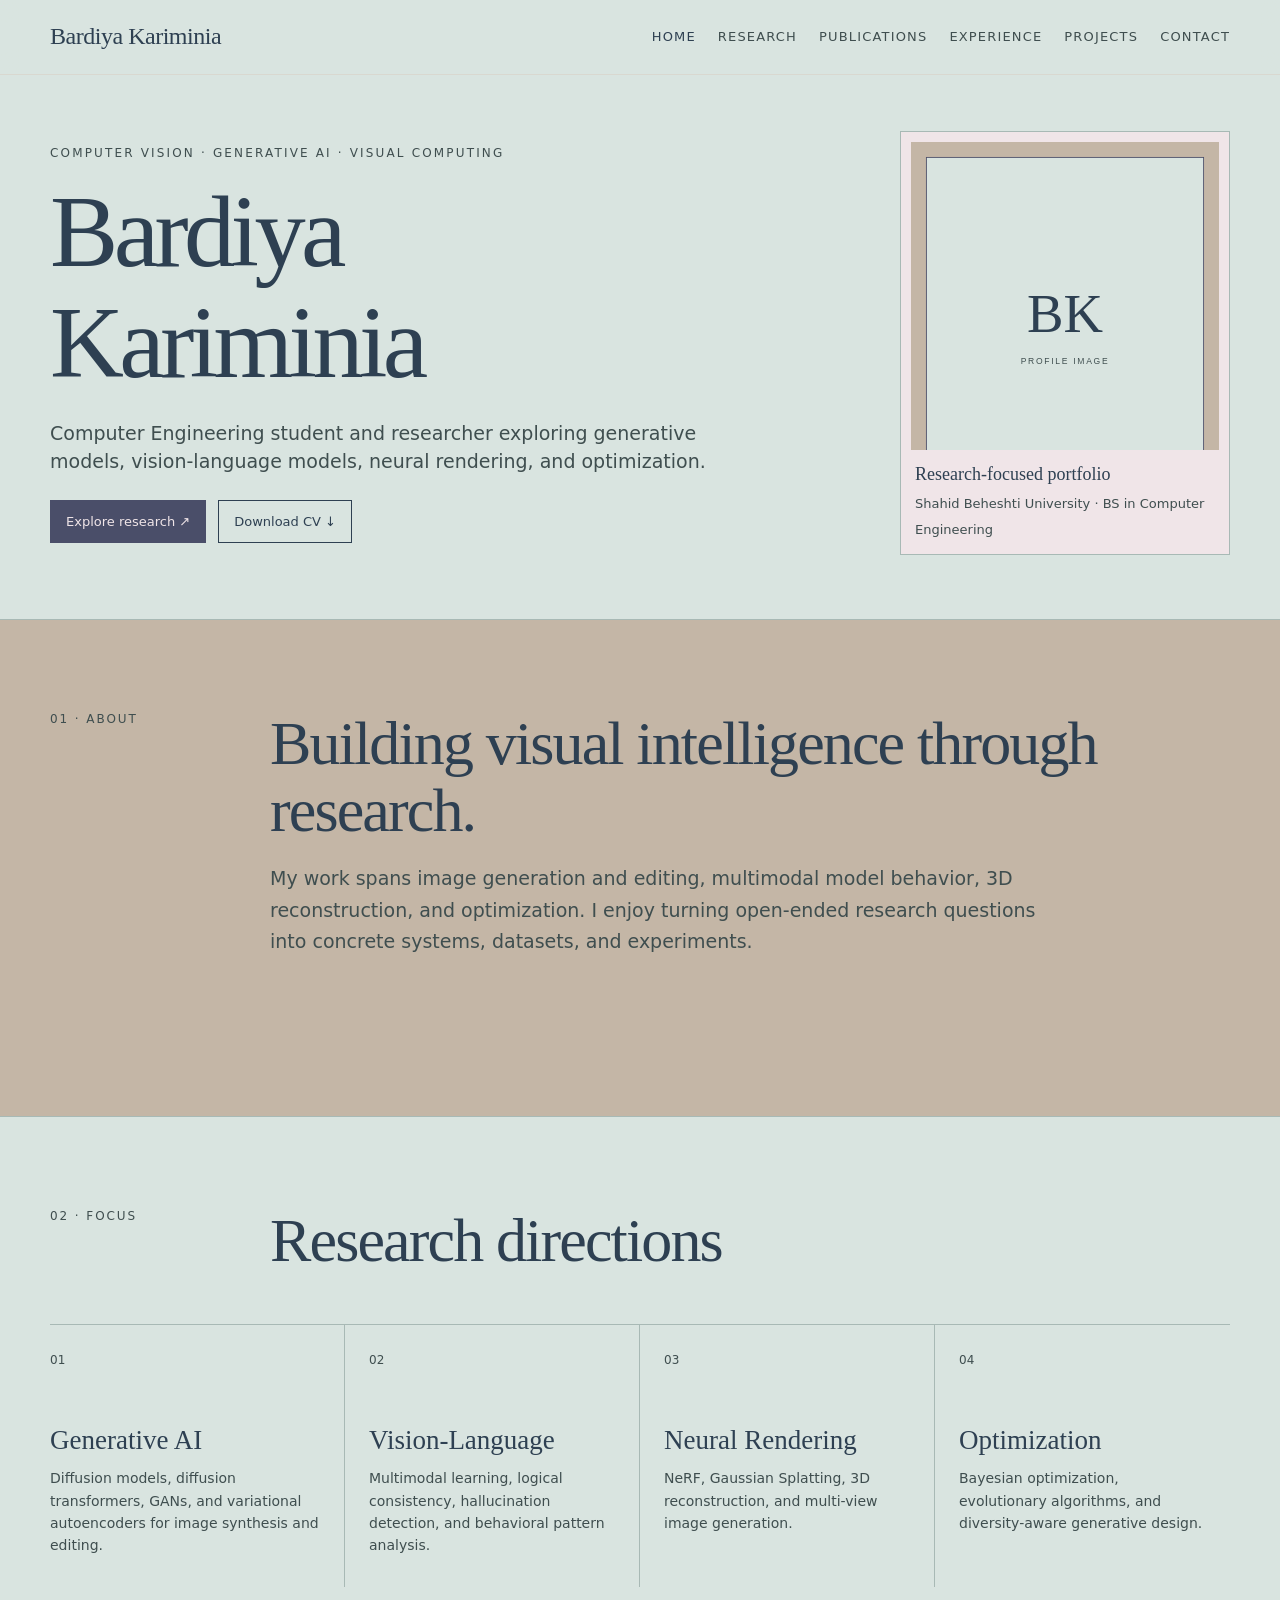
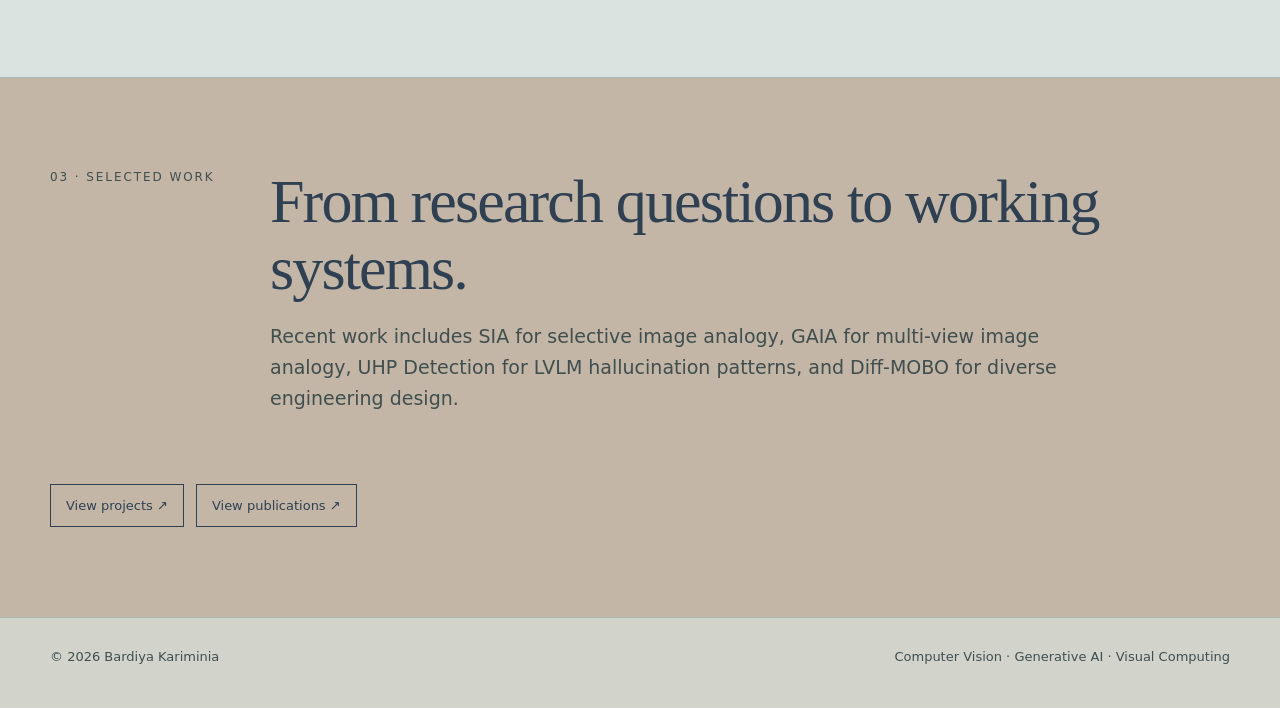
==== index.html @ a54c30b8 "modifiedd color palleetes" ====
<!doctype html>
<html lang="en">
<head>
<meta charset="utf-8">
<meta name="viewport" content="width=device-width, initial-scale=1">
<meta name="description" content="Bardiya Kariminia — Computer Engineering student and researcher working on generative AI, vision-language models, neural rendering, and optimization.">
<title>Home · Bardiya Kariminia</title>
<link rel="stylesheet" href="style.css">
</head>
<body>
<header class="site-header">
  <div class="container nav">
    <a class="brand" href="index.html">Bardiya Kariminia</a>
    <nav class="nav-links" aria-label="Primary">
      <a data-page="index.html" href="index.html">Home</a>
      <a data-page="research.html" href="research.html">Research</a>
      <a data-page="publications.html" href="publications.html">Publications</a>
      <a data-page="experience.html" href="experience.html">Experience</a>
      <a data-page="projects.html" href="projects.html">Projects</a>
      <a data-page="contact.html" href="contact.html">Contact</a>
    </nav>
  </div>
</header>
<main>
<section class="hero">
  <div class="container hero-grid">
    <div class="fade-in">
      <p class="kicker">Computer Vision · Generative AI · Visual Computing</p>
      <h1>Bardiya<br>Kariminia</h1>
      <p class="hero-lead">Computer Engineering student and researcher exploring generative models, vision-language models, neural rendering, and optimization.</p>
      <div class="button-row">
        <a class="button primary" href="research.html">Explore research ↗</a>
        <a class="button" href="assets/Bardiya-Kariminia-CV.pdf">Download CV ↓</a>
      </div>
    </div>
    <aside class="profile fade-in delay-2">
      <!-- Replace assets/profile-placeholder.svg with your own image, e.g. assets/profile.jpg -->
      <div class="profile-photo"><img src="assets/profile-placeholder.svg" alt="Bardiya Kariminia profile placeholder"></div>
      <div class="profile-caption">
        <strong>Research-focused portfolio</strong>
        <span>Shahid Beheshti University · BS in Computer Engineering</span>
      </div>
    </aside>
  </div>
</section>

<section class="section alt">
  <div class="container">
    <div class="section-title">
      <div class="section-num">01 · About</div>
      <div>
        <h2>Building visual intelligence through research.</h2>
        <p class="intro">My work spans image generation and editing, multimodal model behavior, 3D reconstruction, and optimization. I enjoy turning open-ended research questions into concrete systems, datasets, and experiments.</p>
      </div>
    </div>
  </div>
</section>

<section class="section">
  <div class="container">
    <div class="section-title">
      <div class="section-num">02 · Focus</div>
      <div><h2>Research directions</h2></div>
    </div>
    <div class="research-grid">
      <article class="research-card"><span class="index">01</span><h3>Generative AI</h3><p>Diffusion models, diffusion transformers, GANs, and variational autoencoders for image synthesis and editing.</p></article>
      <article class="research-card"><span class="index">02</span><h3>Vision-Language</h3><p>Multimodal learning, logical consistency, hallucination detection, and behavioral pattern analysis.</p></article>
      <article class="research-card"><span class="index">03</span><h3>Neural Rendering</h3><p>NeRF, Gaussian Splatting, 3D reconstruction, and multi-view image generation.</p></article>
      <article class="research-card"><span class="index">04</span><h3>Optimization</h3><p>Bayesian optimization, evolutionary algorithms, and diversity-aware generative design.</p></article>
    </div>
  </div>
</section>

<section class="section alt">
  <div class="container">
    <div class="section-title">
      <div class="section-num">03 · Selected work</div>
      <div>
        <h2>From research questions to working systems.</h2>
        <p class="intro">Recent work includes SIA for selective image analogy, GAIA for multi-view image analogy, UHP Detection for LVLM hallucination patterns, and Diff-MOBO for diverse engineering design.</p>
      </div>
    </div>
    <div class="button-row">
      <a class="button" href="projects.html">View projects ↗</a>
      <a class="button" href="publications.html">View publications ↗</a>
    </div>
  </div>
</section>
</main>
<footer class="site-footer">
  <div class="container footer-row">
    <span>© <span data-year></span> Bardiya Kariminia</span>
    <span>Computer Vision · Generative AI · Visual Computing</span>
  </div>
</footer>
<script src="script.js"></script>
</body>
</html>
---- style.css ----
:root{
  --bg:#D9E4E0;
  --surface:#C4B6A6;
  --surface-soft:#F0E5E8;
  --text:#2E4052;
  --muted:#3F4E4F;
  --line:#A8B9B5;
  --accent:#4A4E69;
  --max:1180px;
  --serif: Georgia, "Times New Roman", serif;
  --sans: Inter, ui-sans-serif, system-ui, -apple-system, BlinkMacSystemFont, "Segoe UI", sans-serif;
}
*{box-sizing:border-box}
html{scroll-behavior:smooth}
body{margin:0;background:var(--bg);color:var(--text);font-family:var(--sans);font-size:16px;line-height:1.65}
a{color:inherit;text-decoration:none}
a.underline,.text-link{ text-decoration:underline; text-decoration-thickness:1px; text-underline-offset:4px}
img{max-width:100%;display:block}
.container{width:min(calc(100% - 48px),var(--max));margin:0 auto}
.site-header{position:sticky;top:0;z-index:20;background:rgba(217,228,224,.94);backdrop-filter:blur(12px);border-bottom:1px solid rgba(217,213,204,.8)}
.nav{min-height:74px;display:flex;align-items:center;justify-content:space-between;gap:28px}
.brand{font-family:var(--serif);font-size:24px;letter-spacing:-.02em}
.nav-links{display:flex;gap:22px;align-items:center;flex-wrap:wrap}
.nav-links a{font-size:13px;text-transform:uppercase;letter-spacing:.09em;color:var(--muted)}
.nav-links a:hover,.nav-links a.active{color:var(--text)}
main{min-height:calc(100vh - 74px)}
.hero{padding:56px 0 64px}
.hero-grid{display:grid;grid-template-columns:minmax(0,1.15fr) minmax(260px,.65fr);gap:56px;align-items:center}
.kicker{font-size:12px;letter-spacing:.18em;text-transform:uppercase;color:var(--muted);margin:0 0 14px}
h1,h2,h3{font-family:var(--serif);font-weight:400;line-height:1.08;margin:0}
h1{font-size:clamp(56px,8vw,104px);letter-spacing:-.045em}
.hero-lead{font-size:19px;line-height:1.5;max-width:680px;color:var(--muted);margin:20px 0 24px}
.button-row{display:flex;gap:12px;flex-wrap:wrap}
.button{display:inline-flex;align-items:center;gap:8px;border:1px solid var(--text);padding:10px 15px;font-size:13px;background:transparent}
.button.primary{background:var(--accent);color:var(--surface-soft);border-color:var(--accent)}
.button:hover{transform:translateY(-1px)}
.profile{border:1px solid var(--line);padding:10px;background:var(--surface-soft);max-width:330px;width:100%;justify-self:end}
.profile-photo{aspect-ratio:1/1;overflow:hidden;background:var(--surface);display:grid;place-items:center;font-family:var(--serif);font-size:52px;color:var(--text)}
.profile-photo img{width:100%;height:100%;object-fit:cover}
.profile-caption{padding:10px 4px 2px}
.profile-caption strong{display:block;font-family:var(--serif);font-size:18px;font-weight:400}
.profile-caption span{color:var(--muted);font-size:13px}
.section{padding:90px 0;border-top:1px solid var(--line)}
.section.alt{background:var(--surface)}
.section-title{display:grid;grid-template-columns:180px 1fr;gap:40px;margin-bottom:50px}
.section-num{font-size:12px;letter-spacing:.16em;text-transform:uppercase;color:var(--muted)}
.section-title h2{font-size:clamp(38px,5vw,62px);letter-spacing:-.03em}
.intro{font-size:19px;max-width:800px;color:var(--muted)}
.research-grid{display:grid;grid-template-columns:repeat(4,1fr);border-top:1px solid var(--line)}
.research-card{padding:26px 24px 30px 0;border-right:1px solid var(--line)}
.research-card:not(:first-child){padding-left:24px}
.research-card:last-child{border-right:0}
.research-card .index{font-size:12px;color:var(--muted);display:block;margin-bottom:55px}
.research-card h3{font-size:27px;margin-bottom:12px}
.research-card p{margin:0;color:var(--muted);font-size:14px;line-height:1.6}
.timeline{display:flex;flex-direction:column}
.timeline-item{display:grid;grid-template-columns:185px 1fr;gap:36px;padding:30px 0;border-top:1px solid var(--line)}
.timeline-date{font-size:12px;letter-spacing:.08em;text-transform:uppercase;color:var(--muted)}
.timeline-role{font-family:var(--serif);font-size:28px;line-height:1.15;margin-bottom:4px}
.timeline-org{font-size:14px;color:var(--muted);margin-bottom:15px}
.timeline-item ul{margin:0;padding-left:18px;color:var(--muted)}
.timeline-item li+li{margin-top:7px}
.pub-list{display:flex;flex-direction:column}
.pub{display:grid;grid-template-columns:150px 1fr 100px;gap:32px;align-items:start;padding:30px 0;border-top:1px solid var(--line)}
.pub-year{font-size:12px;letter-spacing:.1em;color:var(--muted)}
.pub-title{font-family:var(--serif);font-size:27px;line-height:1.2;margin-bottom:8px}
.pub-authors{color:var(--muted);font-size:14px}
.pub-venue{font-size:12px;color:var(--muted);text-align:right}
.project-grid{display:grid;grid-template-columns:repeat(2,1fr);gap:22px}
.project{border:1px solid var(--line);background:var(--surface-soft);padding:0;overflow:hidden;min-height:0;display:flex;flex-direction:column;justify-content:space-between}
.project-image{aspect-ratio:16/9;background:var(--surface);overflow:hidden;border-bottom:1px solid var(--line)}
.project-image img{width:100%;height:100%;object-fit:cover}
.project-body{padding:26px 30px 28px}
.project-body > div:first-child{min-height:205px}
.project-tag{font-size:11px;text-transform:uppercase;letter-spacing:.14em;color:var(--muted)}
.project h3{font-size:32px;margin:18px 0 10px}
.project p{color:var(--muted);margin:0 0 18px}
.project-footer{display:flex;justify-content:space-between;align-items:center;font-size:13px}
.skills-grid{display:grid;grid-template-columns:repeat(3,1fr);gap:1px;background:var(--line);border:1px solid var(--line)}
.skill-group{background:var(--surface-soft);padding:26px}
.skill-group h3{font-size:24px;margin-bottom:14px}
.skill-group p{margin:0;color:var(--muted);font-size:14px}
.page-hero{padding:85px 0 70px;border-bottom:1px solid var(--line)}
.page-hero h1{font-size:clamp(48px,7vw,88px)}
.page-hero p{max-width:760px;font-size:20px;color:var(--muted);margin:25px 0 0}
.contact-grid{display:grid;grid-template-columns:1.1fr .9fr;gap:60px}
.contact-big{font-family:var(--serif);font-size:clamp(36px,5vw,64px);line-height:1.08}
.contact-list{border-top:1px solid var(--line)}
.contact-row{display:flex;justify-content:space-between;gap:20px;padding:18px 0;border-bottom:1px solid var(--line)}
.contact-row span:first-child{color:var(--muted);font-size:13px}
.site-footer{border-top:1px solid var(--line);padding:28px 0 40px;color:var(--muted);font-size:13px;background:rgba(196,182,166,.35)}
.footer-row{display:flex;justify-content:space-between;gap:20px;flex-wrap:wrap}
.fade-in{opacity:0;transform:translateY(14px);animation:fade .65s ease forwards}
.delay-1{animation-delay:.08s}.delay-2{animation-delay:.16s}.delay-3{animation-delay:.24s}
@keyframes fade{to{opacity:1;transform:none}}
@media(max-width:900px){
 .hero-grid,.contact-grid{grid-template-columns:1fr}
 .profile{max-width:330px;justify-self:start}
 .research-grid{grid-template-columns:1fr 1fr}
 .research-card{border-right:0;border-bottom:1px solid var(--line)}
 .research-card:nth-child(odd){padding-left:0}
 .research-card:nth-child(even){padding-left:24px}
 .timeline-item{grid-template-columns:1fr;gap:10px}
 .pub{grid-template-columns:80px 1fr}
 .pub-venue{text-align:left;grid-column:2}
 .skills-grid{grid-template-columns:1fr}
}
@media(max-width:650px){
 .container{width:min(calc(100% - 30px),var(--max))}
 .nav{align-items:flex-start;padding:15px 0}
 .nav-links{gap:12px}
 .nav-links a{font-size:11px}
 .hero{padding:52px 0 58px}
 .section{padding:65px 0}
 .section-title{grid-template-columns:1fr;gap:12px;margin-bottom:32px}
 .research-grid,.project-grid{grid-template-columns:1fr}
 .research-card,.research-card:not(:first-child){padding:24px 0}
 .research-card .index{margin-bottom:28px}
 .pub{grid-template-columns:1fr}
 .pub-venue{grid-column:auto}
}
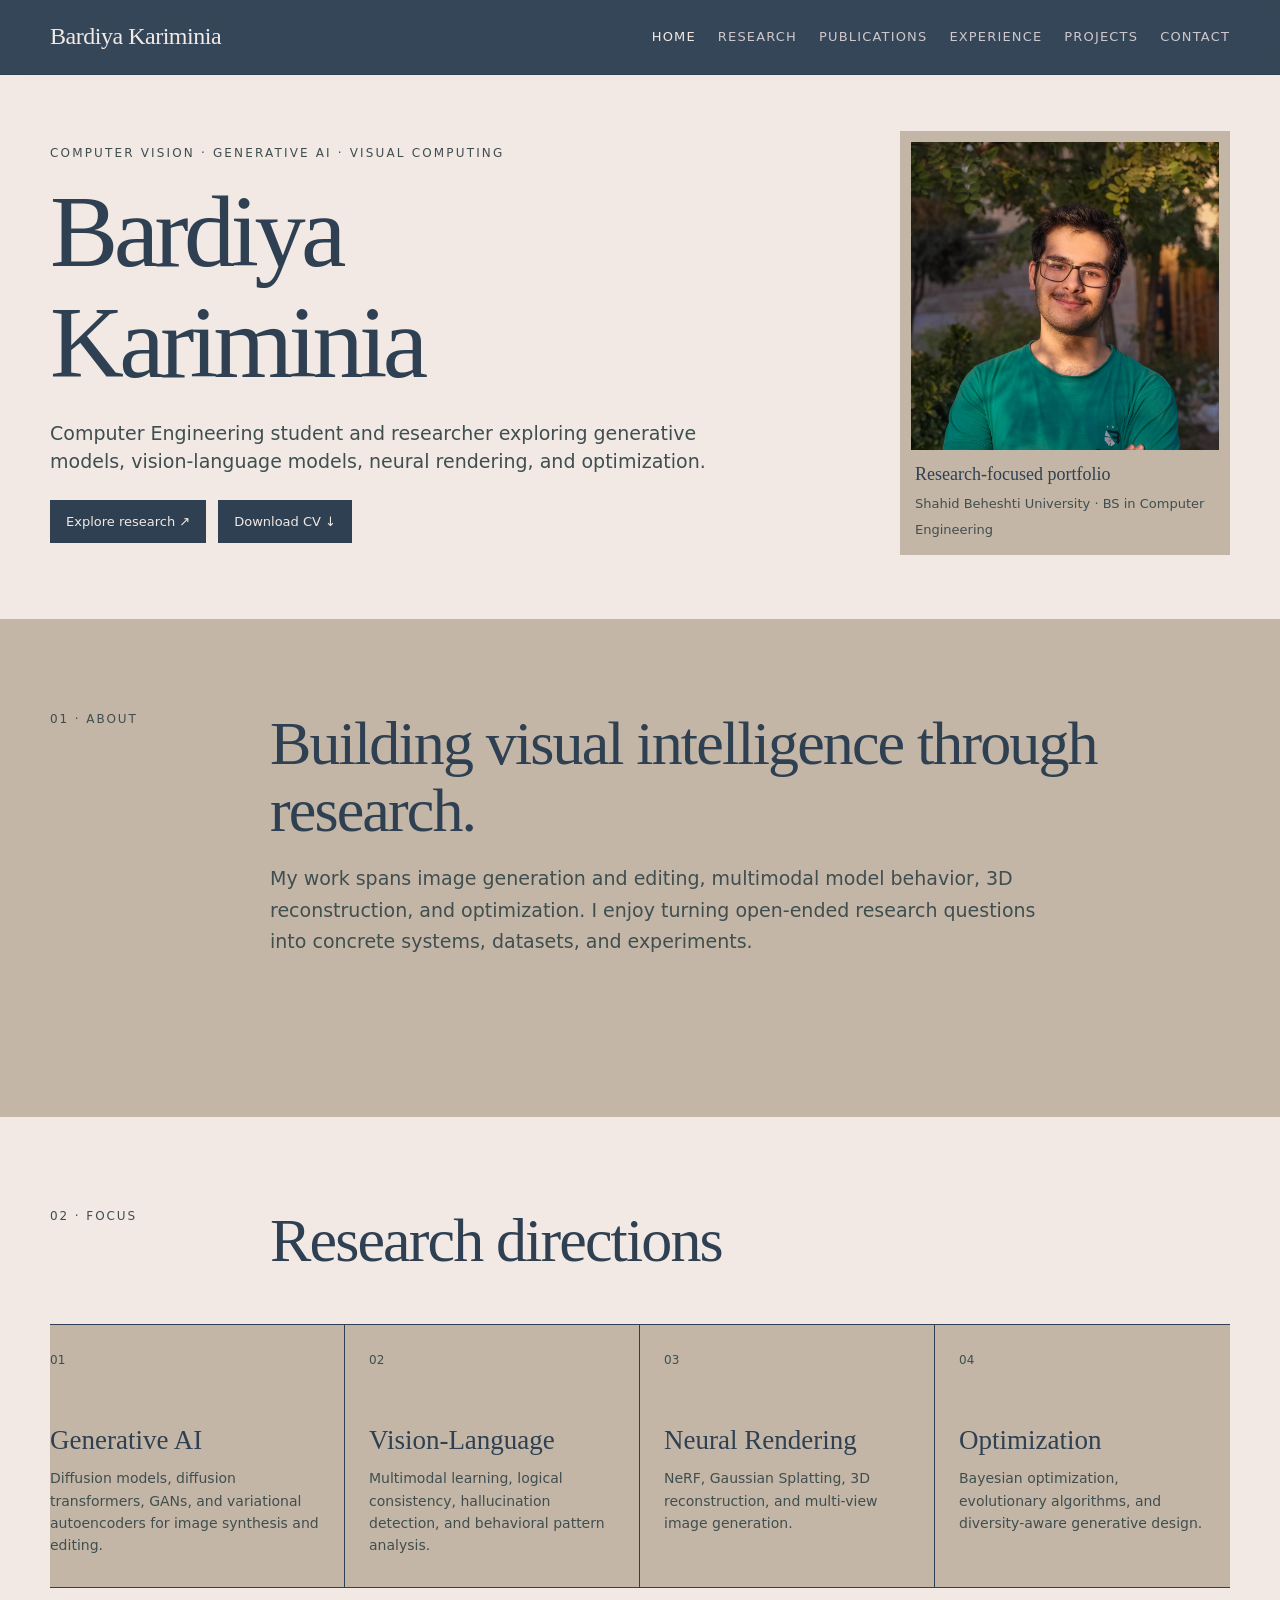
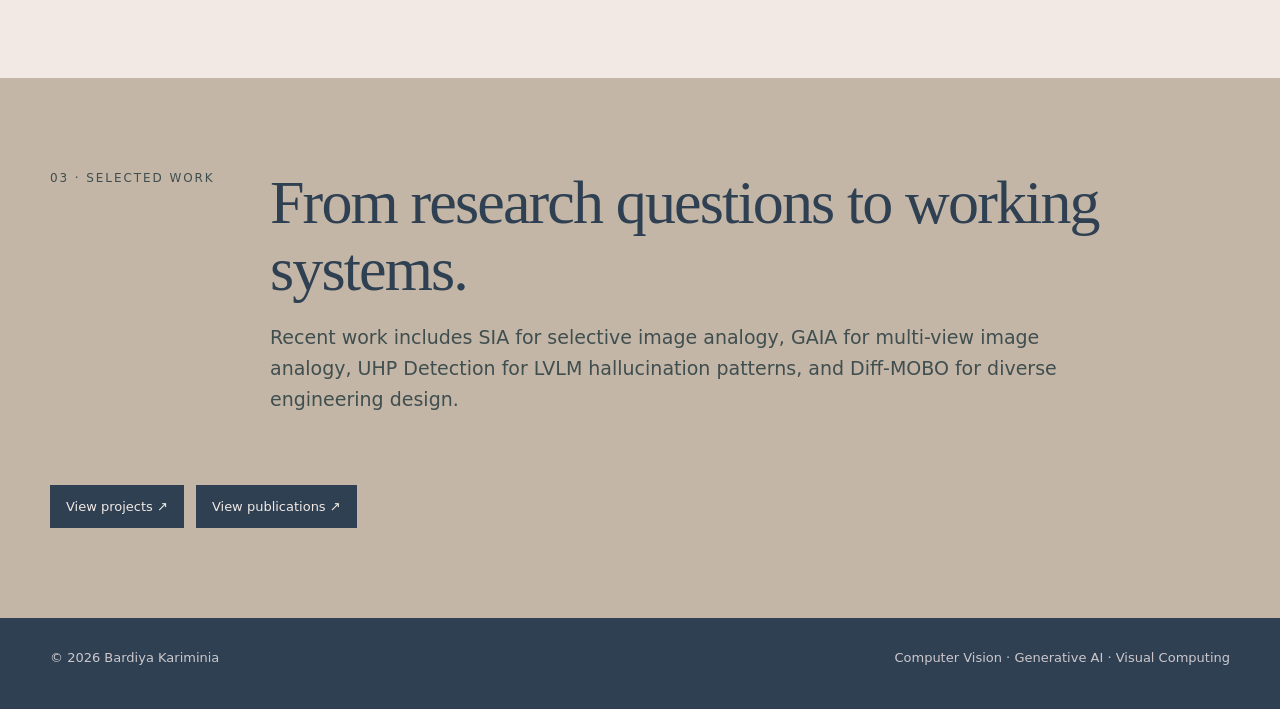
==== commit d6bf9035: "updateed color palletes" ====
--- a/index.html
+++ b/index.html
@@ -35,7 +35,7 @@
     </div>
     <aside class="profile fade-in delay-2">
       <!-- Replace assets/profile-placeholder.svg with your own image, e.g. assets/profile.jpg -->
-      <div class="profile-photo"><img src="assets/profile-placeholder.svg" alt="Bardiya Kariminia profile placeholder"></div>
+      <div class="profile-photo"><img src="assets/profile.jpg" alt="Bardiya Kariminia profile placeholder"></div>
       <div class="profile-caption">
         <strong>Research-focused portfolio</strong>
         <span>Shahid Beheshti University · BS in Computer Engineering</span>
@@ -81,8 +81,9 @@
       </div>
     </div>
     <div class="button-row">
-      <a class="button" href="projects.html">View projects ↗</a>
-      <a class="button" href="publications.html">View publications ↗</a>
+      <!-- CHANGED: added class="accent" to both buttons -->
+      <a class="button accent" href="projects.html">View projects ↗</a>
+      <a class="button accent" href="publications.html">View publications ↗</a>
     </div>
   </div>
 </section>
--- a/style.css
+++ b/style.css
@@ -1,122 +1,877 @@
-
-:root{
-  --bg:#D9E4E0;
-  --surface:#C4B6A6;
-  --surface-soft:#F0E5E8;
-  --text:#2E4052;
-  --muted:#3F4E4F;
-  --line:#A8B9B5;
-  --accent:#4A4E69;
-  --max:1180px;
+:root {
+  --bg: #F2E9E4;
+  --surface: #C4B6A6;
+  --surface-soft: #F2E9E4;
+  --text: #2E4052;
+  --muted: #3F4E4F;
+  --line: #C4B6A6;
+  --accent: #4A4E69;
+  --header: #2E4052;
+  --header-text: #F2E9E4;
+  --max: 1180px;
   --serif: Georgia, "Times New Roman", serif;
   --sans: Inter, ui-sans-serif, system-ui, -apple-system, BlinkMacSystemFont, "Segoe UI", sans-serif;
 }
-*{box-sizing:border-box}
-html{scroll-behavior:smooth}
-body{margin:0;background:var(--bg);color:var(--text);font-family:var(--sans);font-size:16px;line-height:1.65}
-a{color:inherit;text-decoration:none}
-a.underline,.text-link{ text-decoration:underline; text-decoration-thickness:1px; text-underline-offset:4px}
-img{max-width:100%;display:block}
-.container{width:min(calc(100% - 48px),var(--max));margin:0 auto}
-.site-header{position:sticky;top:0;z-index:20;background:rgba(217,228,224,.94);backdrop-filter:blur(12px);border-bottom:1px solid rgba(217,213,204,.8)}
-.nav{min-height:74px;display:flex;align-items:center;justify-content:space-between;gap:28px}
-.brand{font-family:var(--serif);font-size:24px;letter-spacing:-.02em}
-.nav-links{display:flex;gap:22px;align-items:center;flex-wrap:wrap}
-.nav-links a{font-size:13px;text-transform:uppercase;letter-spacing:.09em;color:var(--muted)}
-.nav-links a:hover,.nav-links a.active{color:var(--text)}
-main{min-height:calc(100vh - 74px)}
-.hero{padding:56px 0 64px}
-.hero-grid{display:grid;grid-template-columns:minmax(0,1.15fr) minmax(260px,.65fr);gap:56px;align-items:center}
-.kicker{font-size:12px;letter-spacing:.18em;text-transform:uppercase;color:var(--muted);margin:0 0 14px}
-h1,h2,h3{font-family:var(--serif);font-weight:400;line-height:1.08;margin:0}
-h1{font-size:clamp(56px,8vw,104px);letter-spacing:-.045em}
-.hero-lead{font-size:19px;line-height:1.5;max-width:680px;color:var(--muted);margin:20px 0 24px}
-.button-row{display:flex;gap:12px;flex-wrap:wrap}
-.button{display:inline-flex;align-items:center;gap:8px;border:1px solid var(--text);padding:10px 15px;font-size:13px;background:transparent}
-.button.primary{background:var(--accent);color:var(--surface-soft);border-color:var(--accent)}
-.button:hover{transform:translateY(-1px)}
-.profile{border:1px solid var(--line);padding:10px;background:var(--surface-soft);max-width:330px;width:100%;justify-self:end}
-.profile-photo{aspect-ratio:1/1;overflow:hidden;background:var(--surface);display:grid;place-items:center;font-family:var(--serif);font-size:52px;color:var(--text)}
-.profile-photo img{width:100%;height:100%;object-fit:cover}
-.profile-caption{padding:10px 4px 2px}
-.profile-caption strong{display:block;font-family:var(--serif);font-size:18px;font-weight:400}
-.profile-caption span{color:var(--muted);font-size:13px}
-.section{padding:90px 0;border-top:1px solid var(--line)}
-.section.alt{background:var(--surface)}
-.section-title{display:grid;grid-template-columns:180px 1fr;gap:40px;margin-bottom:50px}
-.section-num{font-size:12px;letter-spacing:.16em;text-transform:uppercase;color:var(--muted)}
-.section-title h2{font-size:clamp(38px,5vw,62px);letter-spacing:-.03em}
-.intro{font-size:19px;max-width:800px;color:var(--muted)}
-.research-grid{display:grid;grid-template-columns:repeat(4,1fr);border-top:1px solid var(--line)}
-.research-card{padding:26px 24px 30px 0;border-right:1px solid var(--line)}
-.research-card:not(:first-child){padding-left:24px}
-.research-card:last-child{border-right:0}
-.research-card .index{font-size:12px;color:var(--muted);display:block;margin-bottom:55px}
-.research-card h3{font-size:27px;margin-bottom:12px}
-.research-card p{margin:0;color:var(--muted);font-size:14px;line-height:1.6}
-.timeline{display:flex;flex-direction:column}
-.timeline-item{display:grid;grid-template-columns:185px 1fr;gap:36px;padding:30px 0;border-top:1px solid var(--line)}
-.timeline-date{font-size:12px;letter-spacing:.08em;text-transform:uppercase;color:var(--muted)}
-.timeline-role{font-family:var(--serif);font-size:28px;line-height:1.15;margin-bottom:4px}
-.timeline-org{font-size:14px;color:var(--muted);margin-bottom:15px}
-.timeline-item ul{margin:0;padding-left:18px;color:var(--muted)}
-.timeline-item li+li{margin-top:7px}
-.pub-list{display:flex;flex-direction:column}
-.pub{display:grid;grid-template-columns:150px 1fr 100px;gap:32px;align-items:start;padding:30px 0;border-top:1px solid var(--line)}
-.pub-year{font-size:12px;letter-spacing:.1em;color:var(--muted)}
-.pub-title{font-family:var(--serif);font-size:27px;line-height:1.2;margin-bottom:8px}
-.pub-authors{color:var(--muted);font-size:14px}
-.pub-venue{font-size:12px;color:var(--muted);text-align:right}
-.project-grid{display:grid;grid-template-columns:repeat(2,1fr);gap:22px}
-.project{border:1px solid var(--line);background:var(--surface-soft);padding:0;overflow:hidden;min-height:0;display:flex;flex-direction:column;justify-content:space-between}
-.project-image{aspect-ratio:16/9;background:var(--surface);overflow:hidden;border-bottom:1px solid var(--line)}
-.project-image img{width:100%;height:100%;object-fit:cover}
-.project-body{padding:26px 30px 28px}
-.project-body > div:first-child{min-height:205px}
-.project-tag{font-size:11px;text-transform:uppercase;letter-spacing:.14em;color:var(--muted)}
-.project h3{font-size:32px;margin:18px 0 10px}
-.project p{color:var(--muted);margin:0 0 18px}
-.project-footer{display:flex;justify-content:space-between;align-items:center;font-size:13px}
-.skills-grid{display:grid;grid-template-columns:repeat(3,1fr);gap:1px;background:var(--line);border:1px solid var(--line)}
-.skill-group{background:var(--surface-soft);padding:26px}
-.skill-group h3{font-size:24px;margin-bottom:14px}
-.skill-group p{margin:0;color:var(--muted);font-size:14px}
-.page-hero{padding:85px 0 70px;border-bottom:1px solid var(--line)}
-.page-hero h1{font-size:clamp(48px,7vw,88px)}
-.page-hero p{max-width:760px;font-size:20px;color:var(--muted);margin:25px 0 0}
-.contact-grid{display:grid;grid-template-columns:1.1fr .9fr;gap:60px}
-.contact-big{font-family:var(--serif);font-size:clamp(36px,5vw,64px);line-height:1.08}
-.contact-list{border-top:1px solid var(--line)}
-.contact-row{display:flex;justify-content:space-between;gap:20px;padding:18px 0;border-bottom:1px solid var(--line)}
-.contact-row span:first-child{color:var(--muted);font-size:13px}
-.site-footer{border-top:1px solid var(--line);padding:28px 0 40px;color:var(--muted);font-size:13px;background:rgba(196,182,166,.35)}
-.footer-row{display:flex;justify-content:space-between;gap:20px;flex-wrap:wrap}
-.fade-in{opacity:0;transform:translateY(14px);animation:fade .65s ease forwards}
-.delay-1{animation-delay:.08s}.delay-2{animation-delay:.16s}.delay-3{animation-delay:.24s}
-@keyframes fade{to{opacity:1;transform:none}}
-@media(max-width:900px){
- .hero-grid,.contact-grid{grid-template-columns:1fr}
- .profile{max-width:330px;justify-self:start}
- .research-grid{grid-template-columns:1fr 1fr}
- .research-card{border-right:0;border-bottom:1px solid var(--line)}
- .research-card:nth-child(odd){padding-left:0}
- .research-card:nth-child(even){padding-left:24px}
- .timeline-item{grid-template-columns:1fr;gap:10px}
- .pub{grid-template-columns:80px 1fr}
- .pub-venue{text-align:left;grid-column:2}
- .skills-grid{grid-template-columns:1fr}
-}
-@media(max-width:650px){
- .container{width:min(calc(100% - 30px),var(--max))}
- .nav{align-items:flex-start;padding:15px 0}
- .nav-links{gap:12px}
- .nav-links a{font-size:11px}
- .hero{padding:52px 0 58px}
- .section{padding:65px 0}
- .section-title{grid-template-columns:1fr;gap:12px;margin-bottom:32px}
- .research-grid,.project-grid{grid-template-columns:1fr}
- .research-card,.research-card:not(:first-child){padding:24px 0}
- .research-card .index{margin-bottom:28px}
- .pub{grid-template-columns:1fr}
- .pub-venue{grid-column:auto}
-}
+
+* {
+  box-sizing: border-box;
+}
+
+html {
+  scroll-behavior: smooth;
+}
+
+body {
+  margin: 0;
+  background: var(--bg);
+  color: var(--text);
+  font-family: var(--sans);
+  font-size: 16px;
+  line-height: 1.65;
+}
+
+a {
+  color: inherit;
+  text-decoration: none;
+}
+
+a.underline,
+.text-link {
+  text-decoration: underline;
+  text-decoration-thickness: 1px;
+  text-underline-offset: 4px;
+}
+
+img {
+  max-width: 100%;
+  display: block;
+}
+
+.container {
+  width: min(calc(100% - 48px), var(--max));
+  margin: 0 auto;
+}
+
+.site-header {
+  position: sticky;
+  top: 0;
+  z-index: 20;
+  background: rgba(46, 64, 82, .97);
+  backdrop-filter: blur(12px);
+  border-bottom: 1px solid var(--header);
+}
+
+.nav {
+  min-height: 74px;
+  display: flex;
+  align-items: center;
+  justify-content: space-between;
+  gap: 28px;
+}
+
+.brand {
+  font-family: var(--serif);
+  font-size: 24px;
+  letter-spacing: -.02em;
+  color: var(--header-text);
+}
+
+.nav-links {
+  display: flex;
+  gap: 22px;
+  align-items: center;
+  flex-wrap: wrap;
+}
+
+.nav-links a {
+  font-size: 13px;
+  text-transform: uppercase;
+  letter-spacing: .09em;
+  color: rgba(240, 229, 232, .82);
+}
+
+.nav-links a:hover,
+.nav-links a.active {
+  color: #F2E9E4;
+}
+
+main {
+  min-height: calc(100vh - 74px);
+}
+
+.hero {
+  padding: 56px 0 64px;
+}
+
+.hero-grid {
+  display: grid;
+  grid-template-columns: minmax(0, 1.15fr) minmax(260px, .65fr);
+  gap: 56px;
+  align-items: center;
+}
+
+.kicker {
+  font-size: 12px;
+  letter-spacing: .18em;
+  text-transform: uppercase;
+  color: var(--muted);
+  margin: 0 0 14px;
+}
+
+h1,
+h2,
+h3 {
+  font-family: var(--serif);
+  font-weight: 400;
+  line-height: 1.08;
+  margin: 0;
+}
+
+h1 {
+  font-size: clamp(56px, 8vw, 104px);
+  letter-spacing: -.045em;
+}
+
+.hero-lead {
+  font-size: 19px;
+  line-height: 1.5;
+  max-width: 680px;
+  color: var(--muted);
+  margin: 20px 0 24px;
+}
+
+.button-row {
+  display: flex;
+  gap: 12px;
+  flex-wrap: wrap;
+}
+
+/* ── default button: #2E4052 ── */
+.button {
+  display: inline-flex;
+  align-items: center;
+  gap: 8px;
+  border: 1px solid var(--text);
+  padding: 10px 15px;
+  font-size: 13px;
+  background: var(--text);
+  color: var(--header-text);
+}
+
+.button.primary {
+  background: var(--text);
+  color: var(--header-text);
+  border-color: var(--text);
+}
+
+.button:hover,
+.button.primary:hover {
+  transform: translateY(-1px);
+  background: var(--accent);
+  color: var(--header-text);
+  border-color: var(--accent);
+}
+
+/* ── accent variant: now matches footer background (#2E4052) ── */
+.button.accent {
+  background: var(--header);
+  color: var(--header-text);
+  border-color: var(--header);
+}
+
+.button.accent:hover {
+  background: var(--accent);
+  border-color: var(--accent);
+  color: var(--header-text);
+}
+
+.profile {
+  border: 1px solid var(--surface);
+  padding: 10px;
+  background: var(--surface);
+  max-width: 330px;
+  width: 100%;
+  justify-self: end;
+}
+
+.profile-photo {
+  aspect-ratio: 1 / 1;
+  overflow: hidden;
+  background: var(--surface-soft);
+  display: grid;
+  place-items: center;
+  font-family: var(--serif);
+  font-size: 52px;
+  color: var(--text);
+}
+
+.profile-photo img {
+  width: 100%;
+  height: 100%;
+  object-fit: cover;
+}
+
+.profile-caption {
+  padding: 10px 4px 2px;
+}
+
+.profile-caption strong {
+  display: block;
+  font-family: var(--serif);
+  font-size: 18px;
+  font-weight: 400;
+}
+
+.profile-caption span {
+  color: var(--muted);
+  font-size: 13px;
+}
+
+.section {
+  padding: 90px 0;
+  border-top: 1px solid var(--line);
+}
+
+.section.alt {
+  background: var(--surface);
+}
+
+.section-title {
+  display: grid;
+  grid-template-columns: 180px 1fr;
+  gap: 40px;
+  margin-bottom: 50px;
+}
+
+.section-num {
+  font-size: 12px;
+  letter-spacing: .16em;
+  text-transform: uppercase;
+  color: var(--muted);
+}
+
+.section-title h2 {
+  font-size: clamp(38px, 5vw, 62px);
+  letter-spacing: -.03em;
+}
+
+.intro {
+  font-size: 19px;
+  max-width: 800px;
+  color: var(--muted);
+}
+
+.research-grid {
+  display: grid;
+  grid-template-columns: repeat(4, 1fr);
+  border-top: 1px solid var(--text);
+  border-bottom: 1px solid var(--text);
+}
+
+.research-card {
+  padding: 26px 24px 30px 0;
+  border-right: 1px solid var(--text);
+  background: var(--surface);
+}
+
+.research-card:not(:first-child) {
+  padding-left: 24px;
+}
+
+.research-card:last-child {
+  border-right: 0;
+}
+
+.research-card .index {
+  font-size: 12px;
+  color: var(--muted);
+  display: block;
+  margin-bottom: 55px;
+}
+
+.research-card h3 {
+  font-size: 27px;
+  margin-bottom: 12px;
+}
+
+.research-card p {
+  margin: 0;
+  color: var(--muted);
+  font-size: 14px;
+  line-height: 1.6;
+}
+
+.timeline {
+  display: flex;
+  flex-direction: column;
+}
+
+.timeline-item {
+  display: grid;
+  grid-template-columns: 185px 1fr;
+  gap: 36px;
+  padding: 30px 0;
+  border-top: 1px solid var(--line);
+}
+
+.timeline-date {
+  font-size: 12px;
+  letter-spacing: .08em;
+  text-transform: uppercase;
+  color: var(--muted);
+}
+
+.timeline-role {
+  font-family: var(--serif);
+  font-size: 28px;
+  line-height: 1.15;
+  margin-bottom: 4px;
+}
+
+.timeline-org {
+  font-size: 14px;
+  color: var(--muted);
+  margin-bottom: 15px;
+}
+
+.timeline-item ul {
+  margin: 0;
+  padding-left: 18px;
+  color: var(--muted);
+}
+
+.timeline-item li+li {
+  margin-top: 7px;
+}
+
+.pub-list {
+  display: flex;
+  flex-direction: column;
+}
+
+.pub {
+  display: grid;
+  grid-template-columns: 150px 1fr 100px;
+  gap: 32px;
+  align-items: start;
+  padding: 30px 0;
+  border-top: 1px solid var(--line);
+}
+
+.pub-year {
+  font-size: 12px;
+  letter-spacing: .1em;
+  color: var(--muted);
+}
+
+.pub-title {
+  font-family: var(--serif);
+  font-size: 27px;
+  line-height: 1.2;
+  margin-bottom: 8px;
+}
+
+.pub-authors {
+  color: var(--muted);
+  font-size: 14px;
+}
+
+.pub-venue {
+  font-size: 12px;
+  color: var(--muted);
+  text-align: right;
+}
+
+.project-grid {
+  display: grid;
+  grid-template-columns: repeat(2, 1fr);
+  gap: 22px;
+}
+
+.project {
+  border: 1px solid var(--text);
+  background: var(--surface-soft);
+  padding: 0;
+  overflow: hidden;
+  min-height: 0;
+  display: flex;
+  flex-direction: column;
+  justify-content: space-between;
+}
+
+.project-image {
+  aspect-ratio: 16 / 9;
+  background: var(--surface);
+  overflow: hidden;
+  border-bottom: 1px solid var(--text);
+}
+
+.project-image img {
+  width: 100%;
+  height: 100%;
+  object-fit: cover;
+}
+
+.project-body {
+  padding: 26px 30px 28px;
+}
+
+.project-body > div:first-child {
+  min-height: 205px;
+}
+
+.project-tag {
+  font-size: 11px;
+  text-transform: uppercase;
+  letter-spacing: .14em;
+  color: var(--muted);
+}
+
+.project h3 {
+  font-size: 32px;
+  margin: 18px 0 10px;
+}
+
+.project p {
+  color: var(--muted);
+  margin: 0 0 18px;
+}
+
+.project-footer {
+  display: flex;
+  justify-content: space-between;
+  align-items: center;
+  font-size: 13px;
+}
+
+.skills-grid {
+  display: grid;
+  grid-template-columns: repeat(3, 1fr);
+  gap: 1px;
+  background: var(--text);
+  border: 1px solid var(--text);
+}
+
+.skill-group {
+  background: var(--surface);
+  padding: 26px;
+}
+
+.skill-group h3 {
+  font-size: 24px;
+  margin-bottom: 14px;
+}
+
+.skill-group p {
+  margin: 0;
+  color: var(--muted);
+  font-size: 14px;
+}
+
+.page-hero {
+  padding: 85px 0 70px;
+  border-bottom: 1px solid var(--line);
+}
+
+.page-hero h1 {
+  font-size: clamp(48px, 7vw, 88px);
+}
+
+.page-hero p {
+  max-width: 760px;
+  font-size: 20px;
+  color: var(--muted);
+  margin: 25px 0 0;
+}
+
+.contact-grid {
+  display: grid;
+  grid-template-columns: 1.1fr .9fr;
+  gap: 60px;
+}
+
+.contact-big {
+  font-family: var(--serif);
+  font-size: clamp(36px, 5vw, 64px);
+  line-height: 1.08;
+}
+
+.contact-list {
+  border-top: 1px solid var(--line);
+}
+
+.contact-row {
+  display: flex;
+  justify-content: space-between;
+  gap: 20px;
+  padding: 18px 0;
+  border-bottom: 1px solid var(--line);
+}
+
+.contact-row span:first-child {
+  color: var(--muted);
+  font-size: 13px;
+}
+
+.site-footer {
+  border-top: 1px solid var(--header);
+  padding: 28px 0 40px;
+  color: rgba(240, 229, 232, .82);
+  font-size: 13px;
+  background: var(--header);
+}
+
+.footer-row {
+  display: flex;
+  justify-content: space-between;
+  gap: 20px;
+  flex-wrap: wrap;
+}
+
+.fade-in {
+  opacity: 0;
+  transform: translateY(14px);
+  animation: fade .65s ease forwards;
+}
+
+.delay-1 {
+  animation-delay: .08s;
+}
+.delay-2 {
+  animation-delay: .16s;
+}
+.delay-3 {
+  animation-delay: .24s;
+}
+
+@keyframes fade {
+  to {
+    opacity: 1;
+    transform: none;
+  }
+}
+
+/* ------------------------------------------------------------------
+   RESPONSIVE LAYOUT
+   ------------------------------------------------------------------ */
+html,
+body {
+  overflow-x: hidden;
+}
+
+/* Large tablets / small laptops */
+@media (max-width: 1100px) {
+  .container {
+    width: min(calc(100% - 40px), var(--max));
+  }
+  .nav {
+    gap: 20px;
+  }
+  .nav-links {
+    gap: 16px;
+  }
+  .hero-grid {
+    grid-template-columns: minmax(0, 1.25fr) minmax(220px, .7fr);
+    gap: 40px;
+  }
+  .profile {
+    max-width: 290px;
+  }
+  .section-title {
+    grid-template-columns: 145px minmax(0, 1fr);
+    gap: 28px;
+  }
+  .research-grid {
+    grid-template-columns: repeat(2, minmax(0, 1fr));
+  }
+  .project-grid {
+    grid-template-columns: repeat(2, minmax(0, 1fr));
+  }
+}
+
+/* Tablets */
+@media (max-width: 800px) {
+  .site-header {
+    position: sticky;
+  }
+  .nav {
+    min-height: auto;
+    padding: 14px 0;
+    align-items: flex-start;
+    flex-direction: column;
+    gap: 10px;
+  }
+  .brand {
+    font-size: 22px;
+  }
+  .nav-links {
+    width: 100%;
+    display: flex;
+    flex-wrap: nowrap;
+    gap: 18px;
+    overflow-x: auto;
+    overflow-y: hidden;
+    white-space: nowrap;
+    padding: 2px 0 5px;
+    scrollbar-width: thin;
+    -webkit-overflow-scrolling: touch;
+  }
+  .nav-links a {
+    flex: 0 0 auto;
+    font-size: 11px;
+  }
+  main {
+    min-height: 0;
+  }
+  .hero {
+    padding: 42px 0 54px;
+  }
+  .hero-grid {
+    grid-template-columns: 1fr;
+    gap: 30px;
+    align-items: start;
+  }
+  .hero h1 {
+    font-size: clamp(52px, 13vw, 82px);
+  }
+  .hero-lead {
+    max-width: 760px;
+    font-size: 18px;
+  }
+  .profile {
+    justify-self: start;
+    max-width: 300px;
+  }
+  .section {
+    padding: 72px 0;
+  }
+  .section-title {
+    grid-template-columns: 1fr;
+    gap: 14px;
+    margin-bottom: 38px;
+  }
+  .section-title h2 {
+    max-width: 800px;
+  }
+  .research-grid {
+    grid-template-columns: repeat(2, minmax(0, 1fr));
+  }
+  .research-card {
+    padding: 24px 20px 28px 0;
+  }
+  .research-card:not(:first-child) {
+    padding-left: 20px;
+  }
+  .research-card:nth-child(2n) {
+    border-right: 0;
+  }
+  .research-card .index {
+    margin-bottom: 34px;
+  }
+  .timeline-item {
+    grid-template-columns: 140px minmax(0, 1fr);
+    gap: 22px;
+  }
+  .pub {
+    grid-template-columns: 85px minmax(0, 1fr);
+    gap: 22px;
+  }
+  .pub-venue {
+    grid-column: 2;
+    text-align: left;
+  }
+  .contact-grid {
+    grid-template-columns: 1fr;
+    gap: 40px;
+  }
+  .skills-grid {
+    grid-template-columns: repeat(2, minmax(0, 1fr));
+  }
+  .project-body {
+    padding: 22px 24px 24px;
+  }
+  .project-body > div:first-child {
+    min-height: 0;
+  }
+}
+
+/* Phones */
+@media (max-width: 620px) {
+  .container {
+    width: min(calc(100% - 30px), var(--max));
+  }
+  .nav {
+    padding: 12px 0 10px;
+  }
+  .nav-links {
+    gap: 15px;
+  }
+  .hero {
+    padding: 34px 0 48px;
+  }
+  .hero-grid {
+    gap: 26px;
+  }
+  .kicker {
+    font-size: 10px;
+    letter-spacing: .14em;
+    margin-bottom: 11px;
+  }
+  .hero h1 {
+    font-size: clamp(46px, 15vw, 68px);
+  }
+  .hero-lead {
+    font-size: 17px;
+    line-height: 1.55;
+    margin: 17px 0 21px;
+  }
+  .button-row {
+    width: 100%;
+    gap: 9px;
+  }
+  .button {
+    justify-content: center;
+    min-height: 44px;
+    padding: 9px 13px;
+  }
+  .hero .button {
+    flex: 1 1 auto;
+  }
+  .profile {
+    max-width: 250px;
+    width: 100%;
+  }
+  .profile-photo {
+    font-size: 40px;
+  }
+  .section {
+    padding: 58px 0;
+  }
+  .section-title {
+    margin-bottom: 28px;
+  }
+  .section-title h2 {
+    font-size: clamp(35px, 10vw, 50px);
+  }
+  .intro {
+    font-size: 17px;
+    line-height: 1.55;
+  }
+  .research-grid,
+  .project-grid,
+  .skills-grid {
+    grid-template-columns: 1fr;
+  }
+  .research-card,
+  .research-card:not(:first-child) {
+    padding: 22px 0;
+    border-right: 0;
+  }
+  .research-card:last-child {
+    border-bottom: 0;
+  }
+  .research-card .index {
+    margin-bottom: 20px;
+  }
+  .research-card h3 {
+    font-size: 25px;
+  }
+  .timeline-item {
+    grid-template-columns: 1fr;
+    gap: 8px;
+    padding: 24px 0;
+  }
+  .timeline-role {
+    font-size: 25px;
+  }
+  .timeline-item ul {
+    padding-left: 17px;
+  }
+  .pub {
+    grid-template-columns: 1fr;
+    gap: 8px;
+    padding: 24px 0;
+  }
+  .pub-venue {
+    grid-column: auto;
+  }
+  .pub-title {
+    font-size: 24px;
+  }
+  .page-hero {
+    padding: 55px 0 46px;
+  }
+  .page-hero h1 {
+    font-size: clamp(44px, 13vw, 66px);
+  }
+  .page-hero p {
+    font-size: 17px;
+    line-height: 1.55;
+    margin-top: 17px;
+  }
+  .project-image {
+    aspect-ratio: 16 / 10;
+  }
+  .project-body {
+    padding: 21px 20px 22px;
+  }
+  .project h3 {
+    font-size: 29px;
+    margin-top: 14px;
+  }
+  .project-footer {
+    align-items: flex-start;
+    gap: 15px;
+  }
+  .project-footer .text-link {
+    white-space: nowrap;
+  }
+  .contact-big {
+    font-size: clamp(34px, 10vw, 52px);
+  }
+  .contact-row {
+    flex-direction: column;
+    gap: 4px;
+  }
+  .footer-row {
+    flex-direction: column;
+    gap: 8px;
+  }
+}
+
+/* Very small phones */
+@media (max-width: 420px) {
+  .container {
+    width: min(calc(100% - 24px), var(--max));
+  }
+  .brand {
+    font-size: 20px;
+  }
+  .nav-links {
+    gap: 13px;
+  }
+  .hero {
+    padding-top: 28px;
+  }
+  .hero-grid {
+    gap: 22px;
+  }
+  .hero h1 {
+    font-size: clamp(42px, 15vw, 60px);
+  }
+  .hero .button-row {
+    flex-direction: column;
+  }
+  .hero .button {
+    width: 100%;
+  }
+  .profile {
+    max-width: none;
+  }
+  .button-row .button {
+    width: 100%;
+  }
+  .project-footer {
+    flex-direction: column;
+  }
+}
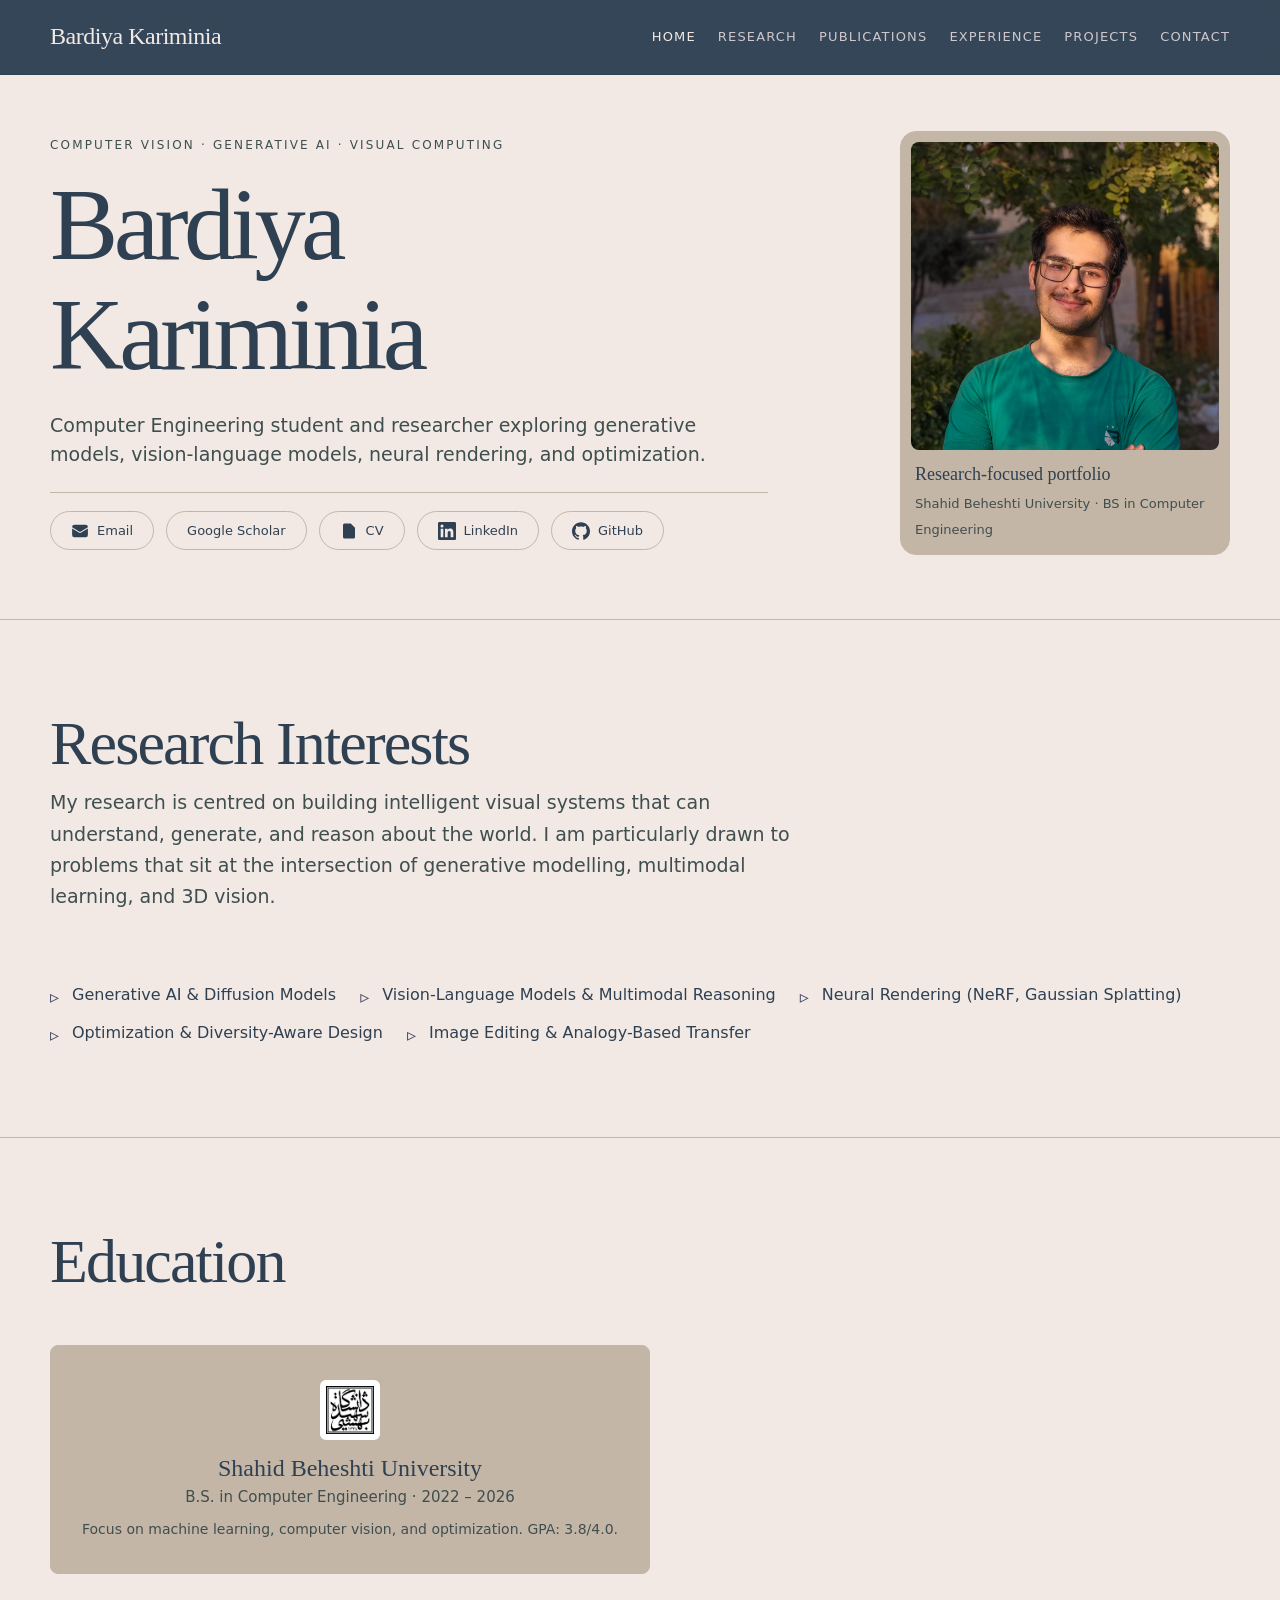
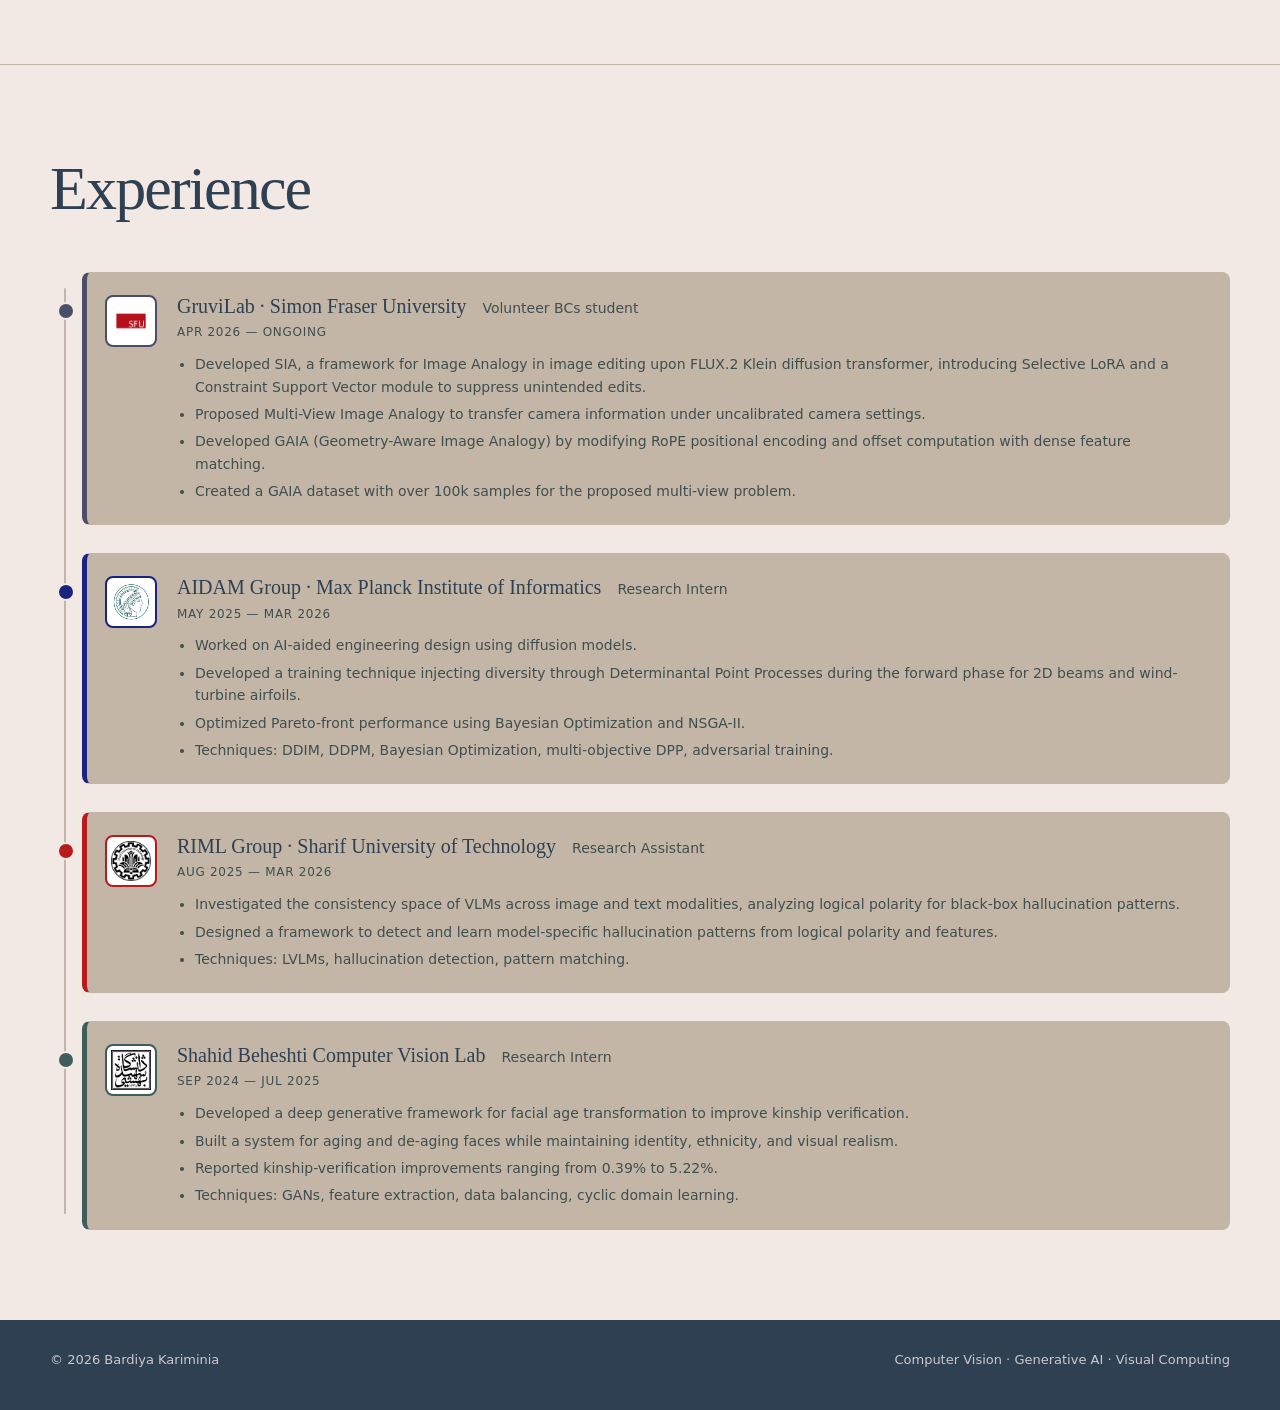
==== commit 7df63aeb: "fixed the timelinne bar and experience sectionn" ====
--- a/index.html
+++ b/index.html
@@ -22,20 +22,40 @@
   </div>
 </header>
 <main>
+
+<!-- ─── HERO ─── -->
 <section class="hero">
   <div class="container hero-grid">
     <div class="fade-in">
       <p class="kicker">Computer Vision · Generative AI · Visual Computing</p>
       <h1>Bardiya<br>Kariminia</h1>
       <p class="hero-lead">Computer Engineering student and researcher exploring generative models, vision-language models, neural rendering, and optimization.</p>
-      <div class="button-row">
-        <a class="button primary" href="research.html">Explore research ↗</a>
-        <a class="button" href="assets/Bardiya-Kariminia-CV.pdf">Download CV ↓</a>
+
+      <!-- contact buttons -->
+      <div class="hero-contact-row">
+        <a class="hero-contact-btn" href="mailto:radiya2254@gmail.com" title="Email">
+          <span class="icon"><svg viewBox="0 0 24 24"><path d="M1.5 8.67v8.58a3 3 0 003 3h15a3 3 0 003-3V8.67l-8.928 5.493a3 3 0 01-3.144 0L1.5 8.67z"/><path d="M22.5 6.908V6.75a3 3 0 00-3-3h-15a3 3 0 00-3 3v.158l9.714 5.978a1.5 1.5 0 001.572 0L22.5 6.908z"/></svg></span>
+          <span class="label">Email</span>
+        </a>
+        <a class="hero-contact-btn" href="#" target="_blank" rel="noreferrer" title="Google Scholar">
+          <span class="label" style="font-weight:500;">Google Scholar</span>
+        </a>
+        <a class="hero-contact-btn" href="assets/Bardiya-Kariminia-CV.pdf" title="CV">
+          <span class="icon"><svg viewBox="0 0 24 24"><path d="M14 2H6a2 2 0 00-2 2v16a2 2 0 002 2h12a2 2 0 002-2V8l-6-6z"/><path d="M14 2v6h6M16 13H8M16 17H8M10 9H8"/></svg></span>
+          <span class="label">CV</span>
+        </a>
+        <a class="hero-contact-btn" href="#" target="_blank" rel="noreferrer" title="LinkedIn">
+          <span class="icon"><svg viewBox="0 0 24 24"><path d="M20.447 20.452h-3.554v-5.569c0-1.328-.027-3.037-1.852-3.037-1.853 0-2.136 1.445-2.136 2.939v5.667H9.351V9h3.414v1.561h.046c.477-.9 1.637-1.85 3.37-1.85 3.601 0 4.267 2.37 4.267 5.455v6.286zM5.337 7.433a2.062 2.062 0 01-2.063-2.065 2.064 2.064 0 112.063 2.065zm1.782 13.019H3.555V9h3.564v11.452zM22.225 0H1.771C.792 0 0 .774 0 1.729v20.542C0 23.227.792 24 1.771 24h20.451C23.2 24 24 23.227 24 22.271V1.729C24 .774 23.2 0 22.222 0h.003z"/></svg></span>
+          <span class="label">LinkedIn</span>
+        </a>
+        <a class="hero-contact-btn" href="https://github.com/bardiya2254kariminia" target="_blank" rel="noreferrer" title="GitHub">
+          <span class="icon"><svg viewBox="0 0 24 24"><path d="M12 .297c-6.63 0-12 5.373-12 12 0 5.303 3.438 9.8 8.205 11.385.6.113.82-.258.82-.577 0-.285-.01-1.04-.015-2.04-3.338.724-4.042-1.61-4.042-1.61C4.422 18.07 3.633 17.7 3.633 17.7c-1.087-.744.084-.729.084-.729 1.205.084 1.838 1.236 1.838 1.236 1.07 1.835 2.809 1.305 3.495.998.108-.776.417-1.305.76-1.605-2.665-.3-5.466-1.332-5.466-5.93 0-1.31.468-2.38 1.235-3.22-.123-.3-.535-1.52.117-3.16 0 0 1.008-.322 3.3 1.23.96-.267 1.98-.399 3-.399s2.04.132 3 .399c2.292-1.552 3.3-1.23 3.3-1.23.653 1.64.24 2.86.118 3.16.768.84 1.233 1.91 1.233 3.22 0 4.61-2.804 5.62-5.476 5.92.43.37.824 1.102.824 2.22 0 1.602-.015 2.894-.015 3.287 0 .322.216.694.825.577C20.565 22.092 24 17.592 24 12.297c0-6.627-5.373-12-12-12"/></svg></span>
+          <span class="label">GitHub</span>
+        </a>
       </div>
     </div>
     <aside class="profile fade-in delay-2">
-      <!-- Replace assets/profile-placeholder.svg with your own image, e.g. assets/profile.jpg -->
-      <div class="profile-photo"><img src="assets/profile.jpg" alt="Bardiya Kariminia profile placeholder"></div>
+      <div class="profile-photo"><img src="assets/profile.jpg" alt="Bardiya Kariminia"></div>
       <div class="profile-caption">
         <strong>Research-focused portfolio</strong>
         <span>Shahid Beheshti University · BS in Computer Engineering</span>
@@ -44,49 +64,156 @@
   </div>
 </section>
 
+<!-- ─── RESEARCH INTERESTS ─── -->
+<section class="section">
+  <div class="container">
+    <div class="section-title">
+      <h2>Research Interests</h2>
+      <p class="intro" style="max-width:780px; margin-top:4px;">
+        My research is centred on building intelligent visual systems that can understand, generate, and reason about the world. I am particularly drawn to problems that sit at the intersection of generative modelling, multimodal learning, and 3D vision.
+      </p>
+    </div>
+    <ul class="research-interests-list">
+      <li>Generative AI &amp; Diffusion Models</li>
+      <li>Vision-Language Models &amp; Multimodal Reasoning</li>
+      <li>Neural Rendering (NeRF, Gaussian Splatting)</li>
+      <li>Optimization &amp; Diversity-Aware Design</li>
+      <li>Image Editing &amp; Analogy-Based Transfer</li>
+    </ul>
+  </div>
+</section>
+
+<!-- ─── EDUCATION ─── -->
 <section class="section alt">
   <div class="container">
     <div class="section-title">
-      <div class="section-num">01 · About</div>
-      <div>
-        <h2>Building visual intelligence through research.</h2>
-        <p class="intro">My work spans image generation and editing, multimodal model behavior, 3D reconstruction, and optimization. I enjoy turning open-ended research questions into concrete systems, datasets, and experiments.</p>
-      </div>
-    </div>
-  </div>
-</section>
-
+      <h2>Education</h2>
+    </div>
+    <div class="edu-grid" style="grid-template-columns: 1fr; max-width: 600px;">
+      <div class="edu-card">
+        <div class="edu-logo">
+          <!-- 👇 REPLACE src WITH YOUR LOCAL LOGO PATH -->
+          <img src="assets/logos/SBU.png" alt="Shahid Beheshti University">
+        </div>
+        <h3>Shahid Beheshti University</h3>
+        <div class="edu-meta">B.S. in Computer Engineering · 2022 – 2026</div>
+        <div class="edu-desc">Focus on machine learning, computer vision, and optimization. GPA: 3.8/4.0.</div>
+      </div>
+    </div>
+  </div>
+</section>
+
+<!-- ─── EXPERIENCE ─── -->
 <section class="section">
   <div class="container">
     <div class="section-title">
-      <div class="section-num">02 · Focus</div>
-      <div><h2>Research directions</h2></div>
-    </div>
-    <div class="research-grid">
-      <article class="research-card"><span class="index">01</span><h3>Generative AI</h3><p>Diffusion models, diffusion transformers, GANs, and variational autoencoders for image synthesis and editing.</p></article>
-      <article class="research-card"><span class="index">02</span><h3>Vision-Language</h3><p>Multimodal learning, logical consistency, hallucination detection, and behavioral pattern analysis.</p></article>
-      <article class="research-card"><span class="index">03</span><h3>Neural Rendering</h3><p>NeRF, Gaussian Splatting, 3D reconstruction, and multi-view image generation.</p></article>
-      <article class="research-card"><span class="index">04</span><h3>Optimization</h3><p>Bayesian optimization, evolutionary algorithms, and diversity-aware generative design.</p></article>
-    </div>
-  </div>
-</section>
-
-<section class="section alt">
-  <div class="container">
-    <div class="section-title">
-      <div class="section-num">03 · Selected work</div>
-      <div>
-        <h2>From research questions to working systems.</h2>
-        <p class="intro">Recent work includes SIA for selective image analogy, GAIA for multi-view image analogy, UHP Detection for LVLM hallucination patterns, and Diff-MOBO for diverse engineering design.</p>
-      </div>
-    </div>
-    <div class="button-row">
-      <!-- CHANGED: added class="accent" to both buttons -->
-      <a class="button accent" href="projects.html">View projects ↗</a>
-      <a class="button accent" href="publications.html">View publications ↗</a>
-    </div>
-  </div>
-</section>
+      <h2>Experience</h2>
+    </div>
+    <div class="exp-list">
+
+      <!-- SFU -->
+      <div class="exp-item" style="--dot-color: #4A4E69;">
+        <div class="exp-card" style="--card-accent: #4A4E69;">
+          <div class="exp-card-inner">
+            <div class="exp-logo">
+              <!-- 👇 REPLACE src WITH YOUR LOCAL LOGO PATH -->
+              <img src="assets/logos/SFU.png" alt="SFU">
+            </div>
+            <div class="exp-body">
+              <div class="exp-header">
+                <span class="exp-institution">GruviLab · Simon Fraser University</span>
+                <span class="exp-role">Volunteer BCs student</span>
+              </div>
+              <div class="exp-date">Apr 2026 — Ongoing</div>
+              <ul>
+                <li>Developed SIA, a framework for Image Analogy in image editing upon FLUX.2 Klein diffusion transformer, introducing Selective LoRA and a Constraint Support Vector module to suppress unintended edits.</li>
+                <li>Proposed Multi-View Image Analogy to transfer camera information under uncalibrated camera settings.</li>
+                <li>Developed GAIA (Geometry-Aware Image Analogy) by modifying RoPE positional encoding and offset computation with dense feature matching.</li>
+                <li>Created a GAIA dataset with over 100k samples for the proposed multi-view problem.</li>
+              </ul>
+            </div>
+          </div>
+        </div>
+      </div>
+
+      <!-- MPI -->
+      <div class="exp-item" style="--dot-color: #1a237e;">
+        <div class="exp-card" style="--card-accent: #1a237e;">
+          <div class="exp-card-inner">
+            <div class="exp-logo" style="background:#1a237e; border-color:#1a237e;">
+              <!-- 👇 REPLACE src WITH YOUR LOCAL LOGO PATH -->
+              <img src="assets/logos/MPI.png" alt="MPI">
+            </div>
+            <div class="exp-body">
+              <div class="exp-header">
+                <span class="exp-institution">AIDAM Group · Max Planck Institute of Informatics</span>
+                <span class="exp-role">Research Intern</span>
+              </div>
+              <div class="exp-date">May 2025 — Mar 2026</div>
+              <ul>
+                <li>Worked on AI-aided engineering design using diffusion models.</li>
+                <li>Developed a training technique injecting diversity through Determinantal Point Processes during the forward phase for 2D beams and wind-turbine airfoils.</li>
+                <li>Optimized Pareto-front performance using Bayesian Optimization and NSGA-II.</li>
+                <li>Techniques: DDIM, DDPM, Bayesian Optimization, multi-objective DPP, adversarial training.</li>
+              </ul>
+            </div>
+          </div>
+        </div>
+      </div>
+
+      <!-- RIML (Sharif) -->
+      <div class="exp-item" style="--dot-color: #b71c1c;">
+        <div class="exp-card" style="--card-accent: #b71c1c;">
+          <div class="exp-card-inner">
+            <div class="exp-logo" style="background:#b71c1c; border-color:#b71c1c;">
+              <!-- 👇 REPLACE src WITH YOUR LOCAL LOGO PATH -->
+              <img src="assets/logos/Sharif.png" alt="RIML">
+            </div>
+            <div class="exp-body">
+              <div class="exp-header">
+                <span class="exp-institution">RIML Group · Sharif University of Technology</span>
+                <span class="exp-role">Research Assistant</span>
+              </div>
+              <div class="exp-date">Aug 2025 — Mar 2026</div>
+              <ul>
+                <li>Investigated the consistency space of VLMs across image and text modalities, analyzing logical polarity for black-box hallucination patterns.</li>
+                <li>Designed a framework to detect and learn model-specific hallucination patterns from logical polarity and features.</li>
+                <li>Techniques: LVLMs, hallucination detection, pattern matching.</li>
+              </ul>
+            </div>
+          </div>
+        </div>
+      </div>
+
+      <!-- Shahid Beheshti CV Lab -->
+      <div class="exp-item" style="--dot-color: #3F5E5A;">
+        <div class="exp-card" style="--card-accent: #3F5E5A;">
+          <div class="exp-card-inner">
+            <div class="exp-logo">
+              <!-- 👇 REPLACE src WITH YOUR LOCAL LOGO PATH -->
+              <img src="assets/logos/SBU.png" alt="SBU">
+            </div>
+            <div class="exp-body">
+              <div class="exp-header">
+                <span class="exp-institution">Shahid Beheshti Computer Vision Lab</span>
+                <span class="exp-role">Research Intern</span>
+              </div>
+              <div class="exp-date">Sep 2024 — Jul 2025</div>
+              <ul>
+                <li>Developed a deep generative framework for facial age transformation to improve kinship verification.</li>
+                <li>Built a system for aging and de-aging faces while maintaining identity, ethnicity, and visual realism.</li>
+                <li>Reported kinship-verification improvements ranging from 0.39% to 5.22%.</li>
+                <li>Techniques: GANs, feature extraction, data balancing, cyclic domain learning.</li>
+              </ul>
+            </div>
+          </div>
+        </div>
+      </div>
+
+    </div>
+  </div>
+</section>
+
 </main>
 <footer class="site-footer">
   <div class="container footer-row">
--- a/style.css
+++ b/style.css
@@ -11,6 +11,8 @@
   --max: 1180px;
   --serif: Georgia, "Times New Roman", serif;
   --sans: Inter, ui-sans-serif, system-ui, -apple-system, BlinkMacSystemFont, "Segoe UI", sans-serif;
+  --radius: 16px;
+  --radius-sm: 8px;
 }
 
 * {
@@ -52,6 +54,7 @@
   margin: 0 auto;
 }
 
+/* ── header ── */
 .site-header {
   position: sticky;
   top: 0;
@@ -99,6 +102,7 @@
   min-height: calc(100vh - 74px);
 }
 
+/* ── hero ── */
 .hero {
   padding: 56px 0 64px;
 }
@@ -110,81 +114,7 @@
   align-items: center;
 }
 
-.kicker {
-  font-size: 12px;
-  letter-spacing: .18em;
-  text-transform: uppercase;
-  color: var(--muted);
-  margin: 0 0 14px;
-}
-
-h1,
-h2,
-h3 {
-  font-family: var(--serif);
-  font-weight: 400;
-  line-height: 1.08;
-  margin: 0;
-}
-
-h1 {
-  font-size: clamp(56px, 8vw, 104px);
-  letter-spacing: -.045em;
-}
-
-.hero-lead {
-  font-size: 19px;
-  line-height: 1.5;
-  max-width: 680px;
-  color: var(--muted);
-  margin: 20px 0 24px;
-}
-
-.button-row {
-  display: flex;
-  gap: 12px;
-  flex-wrap: wrap;
-}
-
-/* ── default button: #2E4052 ── */
-.button {
-  display: inline-flex;
-  align-items: center;
-  gap: 8px;
-  border: 1px solid var(--text);
-  padding: 10px 15px;
-  font-size: 13px;
-  background: var(--text);
-  color: var(--header-text);
-}
-
-.button.primary {
-  background: var(--text);
-  color: var(--header-text);
-  border-color: var(--text);
-}
-
-.button:hover,
-.button.primary:hover {
-  transform: translateY(-1px);
-  background: var(--accent);
-  color: var(--header-text);
-  border-color: var(--accent);
-}
-
-/* ── accent variant: now matches footer background (#2E4052) ── */
-.button.accent {
-  background: var(--header);
-  color: var(--header-text);
-  border-color: var(--header);
-}
-
-.button.accent:hover {
-  background: var(--accent);
-  border-color: var(--accent);
-  color: var(--header-text);
-}
-
+/* ── profile widget with proper margins ── */
 .profile {
   border: 1px solid var(--surface);
   padding: 10px;
@@ -192,6 +122,9 @@
   max-width: 330px;
   width: 100%;
   justify-self: end;
+  border-radius: var(--radius);
+  margin-left: auto;
+  margin-right: 0;
 }
 
 .profile-photo {
@@ -203,6 +136,7 @@
   font-family: var(--serif);
   font-size: 52px;
   color: var(--text);
+  border-radius: var(--radius-sm);
 }
 
 .profile-photo img {
@@ -227,292 +161,416 @@
   font-size: 13px;
 }
 
+.kicker {
+  font-size: 12px;
+  letter-spacing: .18em;
+  text-transform: uppercase;
+  color: var(--muted);
+  margin: 0 0 14px;
+}
+
+h1, h2, h3 {
+  font-family: var(--serif);
+  font-weight: 400;
+  line-height: 1.08;
+  margin: 0;
+}
+
+h1 {
+  font-size: clamp(56px, 8vw, 104px);
+  letter-spacing: -.045em;
+}
+
+.hero-lead {
+  font-size: 19px;
+  line-height: 1.5;
+  max-width: 680px;
+  color: var(--muted);
+  margin: 20px 0 24px;
+}
+
+.button-row {
+  display: flex;
+  gap: 12px;
+  flex-wrap: wrap;
+}
+
+.button {
+  display: inline-flex;
+  align-items: center;
+  gap: 8px;
+  border: 1px solid var(--text);
+  padding: 10px 15px;
+  font-size: 13px;
+  background: var(--text);
+  color: var(--header-text);
+  border-radius: var(--radius-sm);
+}
+
+.button.primary {
+  background: var(--text);
+  color: var(--header-text);
+  border-color: var(--text);
+}
+
+.button:hover,
+.button.primary:hover {
+  transform: translateY(-1px);
+  background: var(--accent);
+  color: var(--header-text);
+  border-color: var(--accent);
+}
+
+.button.accent {
+  background: var(--header);
+  color: var(--header-text);
+  border-color: var(--header);
+}
+
+.button.accent:hover {
+  background: var(--accent);
+  border-color: var(--accent);
+  color: var(--header-text);
+}
+
+/* ── sections ── */
 .section {
   padding: 90px 0;
   border-top: 1px solid var(--line);
+  background: var(--bg);
 }
 
 .section.alt {
-  background: var(--surface);
-}
-
+  background: var(--bg);
+}
+
+/* ── section titles (no numbers) ── */
 .section-title {
-  display: grid;
-  grid-template-columns: 180px 1fr;
-  gap: 40px;
+  display: flex;
+  flex-direction: column;
+  gap: 6px;
   margin-bottom: 50px;
 }
 
-.section-num {
+.section-title .kicker {
   font-size: 12px;
-  letter-spacing: .16em;
+  letter-spacing: .18em;
   text-transform: uppercase;
   color: var(--muted);
+  margin: 0;
 }
 
 .section-title h2 {
   font-size: clamp(38px, 5vw, 62px);
   letter-spacing: -.03em;
-}
-
-.intro {
+  margin: 0;
+}
+
+.section-title .intro {
   font-size: 19px;
   max-width: 800px;
   color: var(--muted);
-}
-
-.research-grid {
+  margin-top: 8px;
+}
+
+/* ── research interests ── */
+.research-interests-text {
+  font-size: 18px;
+  line-height: 1.6;
+  color: var(--muted);
+  max-width: 780px;
+  margin-bottom: 24px;
+}
+
+.research-interests-list {
+  display: flex;
+  flex-wrap: wrap;
+  gap: 12px 24px;
+  list-style: none;
+  padding: 0;
+  margin: 0;
+}
+
+.research-interests-list li {
+  position: relative;
+  padding-left: 22px;
+  font-size: 16px;
+  color: var(--text);
+}
+
+.research-interests-list li::before {
+  content: "▹";
+  position: absolute;
+  left: 0;
+  color: var(--accent);
+  font-size: 18px;
+}
+
+/* ── education ── */
+.edu-grid {
   display: grid;
-  grid-template-columns: repeat(4, 1fr);
-  border-top: 1px solid var(--text);
-  border-bottom: 1px solid var(--text);
-}
-
-.research-card {
-  padding: 26px 24px 30px 0;
-  border-right: 1px solid var(--text);
+  grid-template-columns: repeat(auto-fit, minmax(260px, 1fr));
+  gap: 22px;
+}
+
+.edu-card {
   background: var(--surface);
-}
-
-.research-card:not(:first-child) {
-  padding-left: 24px;
-}
-
-.research-card:last-child {
-  border-right: 0;
-}
-
-.research-card .index {
+  border: 1px solid var(--line);
+  padding: 32px 24px;
+  border-radius: var(--radius-sm);
+  transition: transform 0.2s, box-shadow 0.2s;
+  text-align: center;
+}
+
+.edu-card:hover {
+  transform: translateY(-3px);
+  box-shadow: 0 8px 24px rgba(46, 64, 82, 0.06);
+}
+
+.edu-card .edu-logo {
+  width: 64px;
+  height: 64px;
+  border-radius: 8px;
+  overflow: hidden;
+  background: #fff;
+  border: 2px solid var(--line);
+  margin: 0 auto 14px auto;
+  display: flex;
+  align-items: center;
+  justify-content: center;
+}
+
+.edu-card .edu-logo img {
+  width: 100%;
+  height: 100%;
+  object-fit: contain;
+  padding: 6px;
+}
+
+.edu-card .edu-logo span {
+  font-weight: 700;
+  font-size: 18px;
+  color: var(--text);
+}
+
+.edu-card h3 {
+  font-family: var(--serif);
+  font-size: 24px;
+  font-weight: 400;
+  margin: 0 0 4px;
+}
+
+.edu-card .edu-meta {
+  font-size: 15px;
+  color: var(--muted);
+  margin-top: 4px;
+}
+
+.edu-card .edu-desc {
+  color: var(--muted);
+  font-size: 14px;
+  margin-top: 8px;
+}
+
+/* ── experience timeline: original card styling + corrected continuous dots ── */
+.exp-list {
+  display: flex;
+  flex-direction: column;
+  gap: 28px;
+  position: relative;
+  padding-left: 32px;
+}
+
+/* One continuous timeline immediately to the left of the cards. */
+.exp-list::before {
+  content: '';
+  position: absolute;
+  left: 14px;
+  top: 16px;
+  bottom: 16px;
+  width: 2px;
+  background: var(--line);
+  border-radius: 2px;
+  z-index: 1;
+}
+
+.exp-item {
+  position: relative;
+  padding-left: 0;
+}
+
+/* Dot is centered EXACTLY on the continuous timeline. */
+.exp-item::before {
+  content: '';
+  position: absolute;
+  left: -25px;
+  top: 30px;
+  width: 14px;
+  height: 14px;
+  border-radius: 50%;
+  background: var(--dot-color, var(--accent));
+  border: 2px solid var(--bg);
+  z-index: 3;
+}
+
+/* No colored strip on the left side of individual cards. */
+.exp-card {
+  background: var(--surface);
+  border: 1px solid var(--line);
+  border-left: 5px solid var(--card-accent, var(--accent));
+  border-radius: var(--radius-sm);
+  padding: 4px 4px 4px 0;
+  transition: transform 0.2s, box-shadow 0.2s;
+}
+
+.exp-card:hover {
+  transform: translateY(-2px);
+  box-shadow: 0 4px 20px rgba(46, 64, 82, 0.08);
+}
+
+.exp-card-inner {
+  display: flex;
+  gap: 20px;
+  align-items: flex-start;
+  padding: 18px 20px 18px 18px;
+}
+
+/* Keep all experience logo boxes visually consistent.
+   Some entries have inline logo background/border styles; this restores the same
+   white logo box + 2px accent border used by SFU and SBU. */
+.exp-card .exp-logo[style] {
+  background: #fff !important;
+  border: 2px solid var(--card-accent, var(--line)) !important;
+}
+
+.exp-card .exp-logo {
+  width: 52px;
+  height: 52px;
+  border-radius: 8px;
+  overflow: hidden;
+  flex-shrink: 0;
+  background: #fff;
+  display: flex;
+  align-items: center;
+  justify-content: center;
+  border: 2px solid var(--card-accent, var(--line));
+}
+
+.exp-card .exp-logo img {
+  width: 100%;
+  height: 100%;
+  object-fit: contain;
+  padding: 4px;
+}
+
+.exp-card .exp-logo span {
+  font-weight: 700;
+  font-size: 16px;
+  color: #fff;
+}
+
+.exp-card .exp-body {
+  flex: 1;
+  min-width: 0;
+}
+
+.exp-card .exp-header {
+  display: flex;
+  flex-wrap: wrap;
+  align-items: baseline;
+  gap: 6px 16px;
+  margin-bottom: 3px;
+}
+
+.exp-card .exp-institution {
+  font-family: var(--serif);
+  font-size: 20px;
+  font-weight: 400;
+  line-height: 1.15;
+}
+
+.exp-card .exp-role {
+  font-size: 14px;
+  color: var(--muted);
+}
+
+.exp-card .exp-date {
   font-size: 12px;
-  color: var(--muted);
-  display: block;
-  margin-bottom: 55px;
-}
-
-.research-card h3 {
-  font-size: 27px;
-  margin-bottom: 12px;
-}
-
-.research-card p {
-  margin: 0;
+  text-transform: uppercase;
+  letter-spacing: 0.06em;
+  color: var(--muted);
+  margin-top: 2px;
+}
+
+.exp-card ul {
+  margin: 10px 0 0;
+  padding-left: 18px;
   color: var(--muted);
   font-size: 14px;
   line-height: 1.6;
 }
 
-.timeline {
-  display: flex;
-  flex-direction: column;
-}
-
-.timeline-item {
-  display: grid;
-  grid-template-columns: 185px 1fr;
-  gap: 36px;
-  padding: 30px 0;
-  border-top: 1px solid var(--line);
-}
-
-.timeline-date {
-  font-size: 12px;
-  letter-spacing: .08em;
-  text-transform: uppercase;
-  color: var(--muted);
-}
-
-.timeline-role {
-  font-family: var(--serif);
-  font-size: 28px;
-  line-height: 1.15;
-  margin-bottom: 4px;
-}
-
-.timeline-org {
+.exp-card ul li + li {
+  margin-top: 5px;
+}
+
+/* ── hero contact buttons ── */
+.hero-contact-row {
+  display: flex;
+  flex-wrap: wrap;
+  gap: 12px;
+  margin-top: 22px;
+  padding-top: 18px;
+  border-top: 1px solid var(--surface);
+}
+
+.hero-contact-btn {
+  display: inline-flex;
+  align-items: center;
+  gap: 8px;
+  padding: 8px 20px;
+  border-radius: 50px;
+  background: var(--surface-soft);
+  border: 1px solid var(--line);
   font-size: 14px;
-  color: var(--muted);
-  margin-bottom: 15px;
-}
-
-.timeline-item ul {
-  margin: 0;
-  padding-left: 18px;
-  color: var(--muted);
-}
-
-.timeline-item li+li {
-  margin-top: 7px;
-}
-
-.pub-list {
-  display: flex;
-  flex-direction: column;
-}
-
-.pub {
-  display: grid;
-  grid-template-columns: 150px 1fr 100px;
-  gap: 32px;
-  align-items: start;
-  padding: 30px 0;
-  border-top: 1px solid var(--line);
-}
-
-.pub-year {
-  font-size: 12px;
-  letter-spacing: .1em;
-  color: var(--muted);
-}
-
-.pub-title {
-  font-family: var(--serif);
-  font-size: 27px;
-  line-height: 1.2;
-  margin-bottom: 8px;
-}
-
-.pub-authors {
-  color: var(--muted);
-  font-size: 14px;
-}
-
-.pub-venue {
-  font-size: 12px;
-  color: var(--muted);
-  text-align: right;
-}
-
-.project-grid {
-  display: grid;
-  grid-template-columns: repeat(2, 1fr);
-  gap: 22px;
-}
-
-.project {
-  border: 1px solid var(--text);
-  background: var(--surface-soft);
-  padding: 0;
-  overflow: hidden;
-  min-height: 0;
-  display: flex;
-  flex-direction: column;
-  justify-content: space-between;
-}
-
-.project-image {
-  aspect-ratio: 16 / 9;
-  background: var(--surface);
-  overflow: hidden;
-  border-bottom: 1px solid var(--text);
-}
-
-.project-image img {
+  color: var(--text);
+  text-decoration: none;
+  transition: background 0.2s, color 0.2s, border-color 0.2s, transform 0.15s;
+}
+
+.hero-contact-btn .icon {
+  width: 18px;
+  height: 18px;
+  display: inline-flex;
+  align-items: center;
+  justify-content: center;
+  flex-shrink: 0;
+}
+
+.hero-contact-btn .icon svg {
   width: 100%;
   height: 100%;
-  object-fit: cover;
-}
-
-.project-body {
-  padding: 26px 30px 28px;
-}
-
-.project-body > div:first-child {
-  min-height: 205px;
-}
-
-.project-tag {
-  font-size: 11px;
-  text-transform: uppercase;
-  letter-spacing: .14em;
-  color: var(--muted);
-}
-
-.project h3 {
-  font-size: 32px;
-  margin: 18px 0 10px;
-}
-
-.project p {
-  color: var(--muted);
-  margin: 0 0 18px;
-}
-
-.project-footer {
-  display: flex;
-  justify-content: space-between;
-  align-items: center;
+  fill: currentColor;
+  transition: fill 0.2s;
+}
+
+.hero-contact-btn .label {
   font-size: 13px;
-}
-
-.skills-grid {
-  display: grid;
-  grid-template-columns: repeat(3, 1fr);
-  gap: 1px;
+  font-weight: 500;
+}
+
+.hero-contact-btn:hover {
   background: var(--text);
-  border: 1px solid var(--text);
-}
-
-.skill-group {
-  background: var(--surface);
-  padding: 26px;
-}
-
-.skill-group h3 {
-  font-size: 24px;
-  margin-bottom: 14px;
-}
-
-.skill-group p {
-  margin: 0;
-  color: var(--muted);
-  font-size: 14px;
-}
-
-.page-hero {
-  padding: 85px 0 70px;
-  border-bottom: 1px solid var(--line);
-}
-
-.page-hero h1 {
-  font-size: clamp(48px, 7vw, 88px);
-}
-
-.page-hero p {
-  max-width: 760px;
-  font-size: 20px;
-  color: var(--muted);
-  margin: 25px 0 0;
-}
-
-.contact-grid {
-  display: grid;
-  grid-template-columns: 1.1fr .9fr;
-  gap: 60px;
-}
-
-.contact-big {
-  font-family: var(--serif);
-  font-size: clamp(36px, 5vw, 64px);
-  line-height: 1.08;
-}
-
-.contact-list {
-  border-top: 1px solid var(--line);
-}
-
-.contact-row {
-  display: flex;
-  justify-content: space-between;
-  gap: 20px;
-  padding: 18px 0;
-  border-bottom: 1px solid var(--line);
-}
-
-.contact-row span:first-child {
-  color: var(--muted);
-  font-size: 13px;
-}
-
+  color: var(--header-text);
+  border-color: var(--text);
+  transform: translateY(-2px);
+}
+
+.hero-contact-btn:hover .icon svg {
+  fill: var(--header-text);
+}
+
+/* ── footer ── */
 .site-footer {
   border-top: 1px solid var(--header);
   padding: 28px 0 40px;
@@ -534,344 +592,85 @@
   animation: fade .65s ease forwards;
 }
 
-.delay-1 {
-  animation-delay: .08s;
-}
-.delay-2 {
-  animation-delay: .16s;
-}
-.delay-3 {
-  animation-delay: .24s;
-}
+.delay-1 { animation-delay: .08s; }
+.delay-2 { animation-delay: .16s; }
+.delay-3 { animation-delay: .24s; }
 
 @keyframes fade {
-  to {
-    opacity: 1;
-    transform: none;
-  }
-}
-
-/* ------------------------------------------------------------------
-   RESPONSIVE LAYOUT
-   ------------------------------------------------------------------ */
-html,
-body {
-  overflow-x: hidden;
-}
-
-/* Large tablets / small laptops */
+  to { opacity: 1; transform: none; }
+}
+
+/* ── responsive ── */
 @media (max-width: 1100px) {
-  .container {
-    width: min(calc(100% - 40px), var(--max));
-  }
-  .nav {
-    gap: 20px;
-  }
-  .nav-links {
-    gap: 16px;
-  }
-  .hero-grid {
-    grid-template-columns: minmax(0, 1.25fr) minmax(220px, .7fr);
-    gap: 40px;
-  }
-  .profile {
-    max-width: 290px;
-  }
-  .section-title {
-    grid-template-columns: 145px minmax(0, 1fr);
-    gap: 28px;
-  }
-  .research-grid {
-    grid-template-columns: repeat(2, minmax(0, 1fr));
-  }
-  .project-grid {
-    grid-template-columns: repeat(2, minmax(0, 1fr));
-  }
-}
-
-/* Tablets */
+  .container { width: min(calc(100% - 40px), var(--max)); }
+  .nav { gap: 20px; }
+  .nav-links { gap: 16px; }
+  .hero-grid { grid-template-columns: minmax(0, 1.25fr) minmax(220px, .7fr); gap: 40px; }
+  .profile { max-width: 290px; }
+  .section-title { margin-bottom: 38px; }
+}
+
 @media (max-width: 800px) {
-  .site-header {
-    position: sticky;
-  }
-  .nav {
-    min-height: auto;
-    padding: 14px 0;
-    align-items: flex-start;
-    flex-direction: column;
-    gap: 10px;
-  }
-  .brand {
-    font-size: 22px;
-  }
-  .nav-links {
-    width: 100%;
-    display: flex;
-    flex-wrap: nowrap;
-    gap: 18px;
-    overflow-x: auto;
-    overflow-y: hidden;
-    white-space: nowrap;
-    padding: 2px 0 5px;
-    scrollbar-width: thin;
-    -webkit-overflow-scrolling: touch;
-  }
-  .nav-links a {
-    flex: 0 0 auto;
-    font-size: 11px;
-  }
-  main {
-    min-height: 0;
-  }
-  .hero {
-    padding: 42px 0 54px;
-  }
-  .hero-grid {
-    grid-template-columns: 1fr;
-    gap: 30px;
-    align-items: start;
-  }
-  .hero h1 {
-    font-size: clamp(52px, 13vw, 82px);
-  }
-  .hero-lead {
-    max-width: 760px;
-    font-size: 18px;
-  }
-  .profile {
-    justify-self: start;
-    max-width: 300px;
-  }
-  .section {
-    padding: 72px 0;
-  }
-  .section-title {
-    grid-template-columns: 1fr;
-    gap: 14px;
-    margin-bottom: 38px;
-  }
-  .section-title h2 {
-    max-width: 800px;
-  }
-  .research-grid {
-    grid-template-columns: repeat(2, minmax(0, 1fr));
-  }
-  .research-card {
-    padding: 24px 20px 28px 0;
-  }
-  .research-card:not(:first-child) {
-    padding-left: 20px;
-  }
-  .research-card:nth-child(2n) {
-    border-right: 0;
-  }
-  .research-card .index {
-    margin-bottom: 34px;
-  }
-  .timeline-item {
-    grid-template-columns: 140px minmax(0, 1fr);
-    gap: 22px;
-  }
-  .pub {
-    grid-template-columns: 85px minmax(0, 1fr);
-    gap: 22px;
-  }
-  .pub-venue {
-    grid-column: 2;
-    text-align: left;
-  }
-  .contact-grid {
-    grid-template-columns: 1fr;
-    gap: 40px;
-  }
-  .skills-grid {
-    grid-template-columns: repeat(2, minmax(0, 1fr));
-  }
-  .project-body {
-    padding: 22px 24px 24px;
-  }
-  .project-body > div:first-child {
-    min-height: 0;
-  }
-}
-
-/* Phones */
+  .site-header { position: sticky; }
+  .nav { min-height: auto; padding: 14px 0; align-items: flex-start; flex-direction: column; gap: 10px; }
+  .brand { font-size: 22px; }
+  .nav-links { width: 100%; display: flex; flex-wrap: nowrap; gap: 18px; overflow-x: auto; white-space: nowrap; padding: 2px 0 5px; scrollbar-width: thin; }
+  .nav-links a { flex: 0 0 auto; font-size: 11px; }
+  .hero { padding: 42px 0 54px; }
+  .hero-grid { grid-template-columns: 1fr; gap: 30px; align-items: start; }
+  .hero h1 { font-size: clamp(52px, 13vw, 82px); }
+  .hero-lead { max-width: 760px; font-size: 18px; }
+  .profile { justify-self: start; max-width: 300px; margin-left: 0; margin-right: auto; }
+  .section { padding: 72px 0; }
+  .section-title { margin-bottom: 38px; }
+  .section-title h2 { max-width: 800px; }
+  .research-interests-text { font-size: 17px; }
+  .exp-list { padding-left: 28px; gap: 24px; }
+  .exp-list::before { left: 12px; }
+  .exp-item::before { left: -22px; width: 12px; height: 12px; top: 26px; }
+  .exp-card-inner { flex-direction: column; gap: 12px; padding: 16px; }
+  .exp-card .exp-logo { width: 48px; height: 48px; }
+  .exp-card .exp-institution { font-size: 19px; }
+  .edu-card h3 { font-size: 22px; }
+  .edu-card { padding: 24px 16px; }
+  .hero-contact-row { gap: 10px; padding-top: 14px; margin-top: 16px; }
+  .hero-contact-btn { padding: 6px 14px; font-size: 13px; }
+  .hero-contact-btn .label { font-size: 12px; }
+}
+
 @media (max-width: 620px) {
-  .container {
-    width: min(calc(100% - 30px), var(--max));
-  }
-  .nav {
-    padding: 12px 0 10px;
-  }
-  .nav-links {
-    gap: 15px;
-  }
-  .hero {
-    padding: 34px 0 48px;
-  }
-  .hero-grid {
-    gap: 26px;
-  }
-  .kicker {
-    font-size: 10px;
-    letter-spacing: .14em;
-    margin-bottom: 11px;
-  }
-  .hero h1 {
-    font-size: clamp(46px, 15vw, 68px);
-  }
-  .hero-lead {
-    font-size: 17px;
-    line-height: 1.55;
-    margin: 17px 0 21px;
-  }
-  .button-row {
-    width: 100%;
-    gap: 9px;
-  }
-  .button {
-    justify-content: center;
-    min-height: 44px;
-    padding: 9px 13px;
-  }
-  .hero .button {
-    flex: 1 1 auto;
-  }
-  .profile {
-    max-width: 250px;
-    width: 100%;
-  }
-  .profile-photo {
-    font-size: 40px;
-  }
-  .section {
-    padding: 58px 0;
-  }
-  .section-title {
-    margin-bottom: 28px;
-  }
-  .section-title h2 {
-    font-size: clamp(35px, 10vw, 50px);
-  }
-  .intro {
-    font-size: 17px;
-    line-height: 1.55;
-  }
-  .research-grid,
-  .project-grid,
-  .skills-grid {
-    grid-template-columns: 1fr;
-  }
-  .research-card,
-  .research-card:not(:first-child) {
-    padding: 22px 0;
-    border-right: 0;
-  }
-  .research-card:last-child {
-    border-bottom: 0;
-  }
-  .research-card .index {
-    margin-bottom: 20px;
-  }
-  .research-card h3 {
-    font-size: 25px;
-  }
-  .timeline-item {
-    grid-template-columns: 1fr;
-    gap: 8px;
-    padding: 24px 0;
-  }
-  .timeline-role {
-    font-size: 25px;
-  }
-  .timeline-item ul {
-    padding-left: 17px;
-  }
-  .pub {
-    grid-template-columns: 1fr;
-    gap: 8px;
-    padding: 24px 0;
-  }
-  .pub-venue {
-    grid-column: auto;
-  }
-  .pub-title {
-    font-size: 24px;
-  }
-  .page-hero {
-    padding: 55px 0 46px;
-  }
-  .page-hero h1 {
-    font-size: clamp(44px, 13vw, 66px);
-  }
-  .page-hero p {
-    font-size: 17px;
-    line-height: 1.55;
-    margin-top: 17px;
-  }
-  .project-image {
-    aspect-ratio: 16 / 10;
-  }
-  .project-body {
-    padding: 21px 20px 22px;
-  }
-  .project h3 {
-    font-size: 29px;
-    margin-top: 14px;
-  }
-  .project-footer {
-    align-items: flex-start;
-    gap: 15px;
-  }
-  .project-footer .text-link {
-    white-space: nowrap;
-  }
-  .contact-big {
-    font-size: clamp(34px, 10vw, 52px);
-  }
-  .contact-row {
-    flex-direction: column;
-    gap: 4px;
-  }
-  .footer-row {
-    flex-direction: column;
-    gap: 8px;
-  }
-}
-
-/* Very small phones */
-@media (max-width: 420px) {
-  .container {
-    width: min(calc(100% - 24px), var(--max));
-  }
-  .brand {
-    font-size: 20px;
-  }
-  .nav-links {
-    gap: 13px;
-  }
-  .hero {
-    padding-top: 28px;
-  }
-  .hero-grid {
-    gap: 22px;
-  }
-  .hero h1 {
-    font-size: clamp(42px, 15vw, 60px);
-  }
-  .hero .button-row {
-    flex-direction: column;
-  }
-  .hero .button {
-    width: 100%;
-  }
-  .profile {
-    max-width: none;
-  }
-  .button-row .button {
-    width: 100%;
-  }
-  .project-footer {
-    flex-direction: column;
-  }
+  .container { width: min(calc(100% - 30px), var(--max)); }
+  .nav { padding: 12px 0 10px; }
+  .nav-links { gap: 15px; }
+  .hero { padding: 34px 0 48px; }
+  .hero-grid { gap: 26px; }
+  .kicker { font-size: 10px; letter-spacing: .14em; margin-bottom: 11px; }
+  .hero h1 { font-size: clamp(46px, 15vw, 68px); }
+  .hero-lead { font-size: 17px; line-height: 1.55; margin: 17px 0 21px; }
+  .button-row { width: 100%; gap: 9px; }
+  .button { justify-content: center; min-height: 44px; padding: 9px 13px; }
+  .hero .button { flex: 1 1 auto; }
+  .profile { max-width: 250px; width: 100%; margin-left: 0; margin-right: auto; }
+  .profile-photo { font-size: 40px; }
+  .section { padding: 58px 0; }
+  .section-title { margin-bottom: 28px; }
+  .section-title h2 { font-size: clamp(35px, 10vw, 50px); }
+  .intro { font-size: 17px; line-height: 1.55; }
+  .edu-grid { grid-template-columns: 1fr; }
+  .edu-card { padding: 20px 14px; }
+  .edu-card .edu-logo { width: 56px; height: 56px; }
+  .exp-list { padding-left: 24px; gap: 20px; }
+  .exp-list::before { left: 10px; }
+  .exp-item::before { left: -19px; width: 10px; height: 10px; top: 22px; }
+  .exp-card-inner { padding: 14px; gap: 10px; }
+  .exp-card .exp-logo { width: 44px; height: 44px; }
+  .exp-card .exp-header { flex-direction: column; gap: 2px; }
+  .exp-card .exp-institution { font-size: 18px; }
+  .exp-card ul { font-size: 13px; }
+  .hero-contact-row { flex-direction: row; flex-wrap: wrap; gap: 8px; }
+  .hero-contact-btn { padding: 5px 12px; font-size: 12px; gap: 5px; }
+  .hero-contact-btn .icon { width: 15px; height: 15px; }
+  .hero-contact-btn .label { font-size: 11px; }
+  .research-interests-list { flex-direction: column; gap: 8px; }
+  .footer-row { flex-direction: column; gap: 8px; }
 }
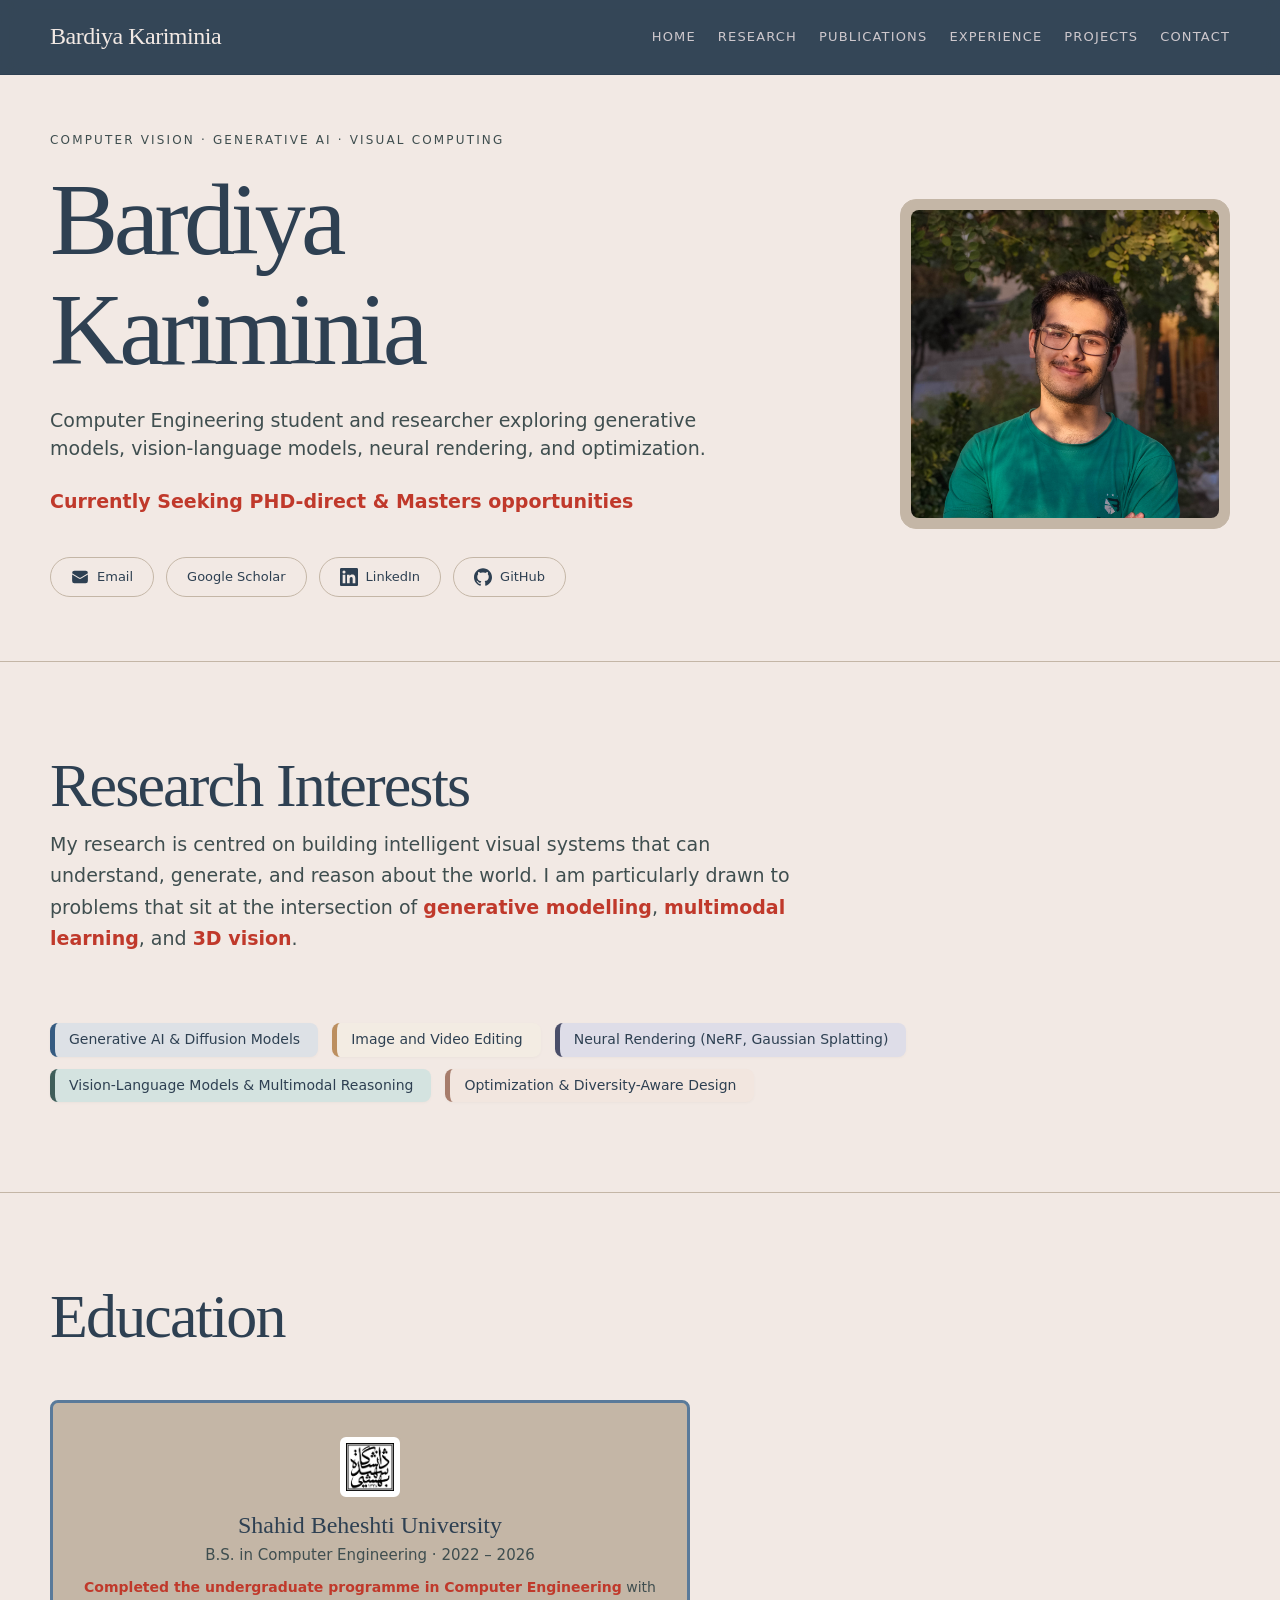
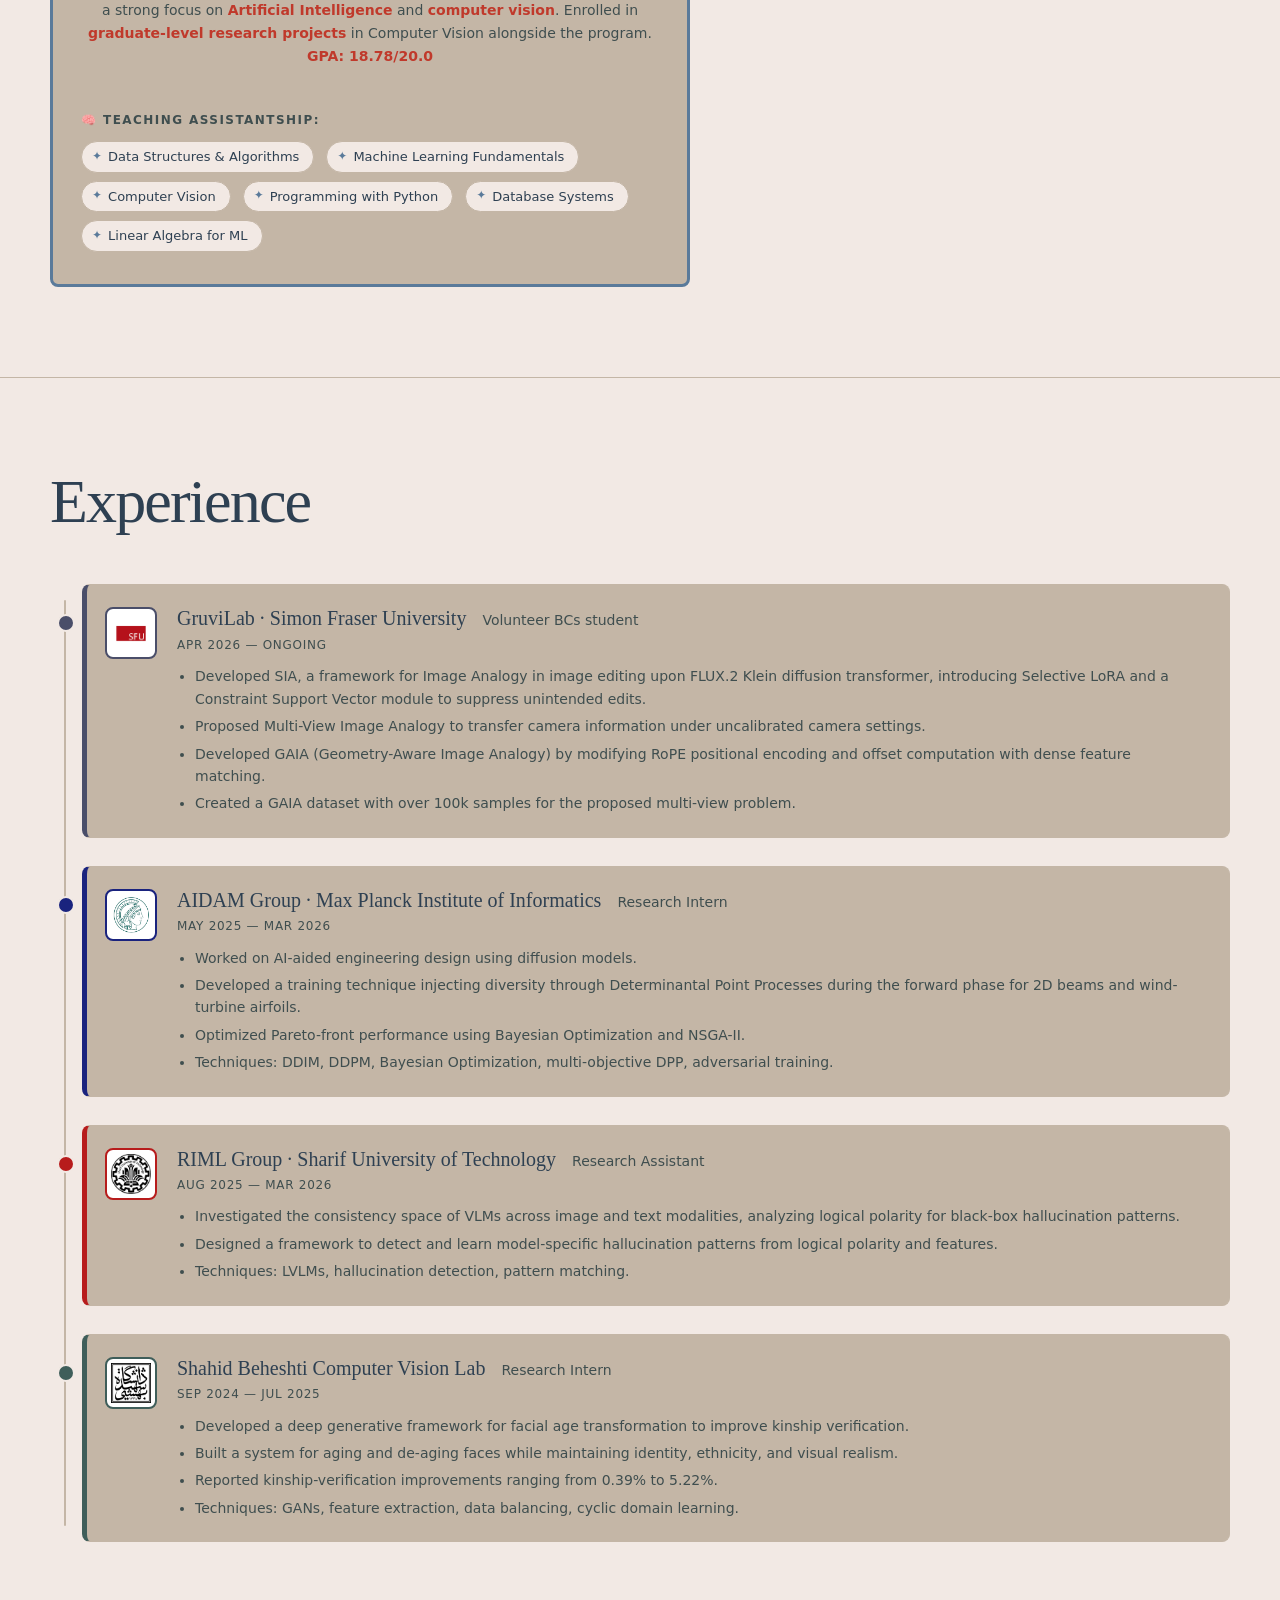
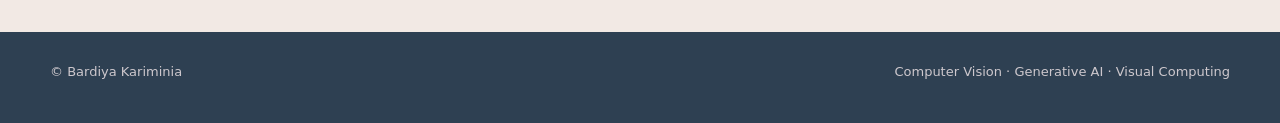
==== commit 1f040489: "finalized the home page" ====
--- a/index.html
+++ b/index.html
@@ -6,6 +6,14 @@
 <meta name="description" content="Bardiya Kariminia — Computer Engineering student and researcher working on generative AI, vision-language models, neural rendering, and optimization.">
 <title>Home · Bardiya Kariminia</title>
 <link rel="stylesheet" href="style.css">
+<style>
+  /* Make bold text in these sections stand out with a warm red */
+  .hero-lead strong,
+  .intro strong,
+  .edu-desc strong {
+    color: #C0392B;
+  }
+</style>
 </head>
 <body>
 <header class="site-header">
@@ -30,21 +38,18 @@
       <p class="kicker">Computer Vision · Generative AI · Visual Computing</p>
       <h1>Bardiya<br>Kariminia</h1>
       <p class="hero-lead">Computer Engineering student and researcher exploring generative models, vision-language models, neural rendering, and optimization.</p>
-
-      <!-- contact buttons -->
-      <div class="hero-contact-row">
+      <p class="hero-lead"><strong>Currently Seeking PHD-direct & Masters opportunities</strong></p>
+
+      <!-- contact buttons – horizontal line removed -->
+      <div class="hero-contact-row" style="border-top: none;">
         <a class="hero-contact-btn" href="mailto:radiya2254@gmail.com" title="Email">
           <span class="icon"><svg viewBox="0 0 24 24"><path d="M1.5 8.67v8.58a3 3 0 003 3h15a3 3 0 003-3V8.67l-8.928 5.493a3 3 0 01-3.144 0L1.5 8.67z"/><path d="M22.5 6.908V6.75a3 3 0 00-3-3h-15a3 3 0 00-3 3v.158l9.714 5.978a1.5 1.5 0 001.572 0L22.5 6.908z"/></svg></span>
           <span class="label">Email</span>
         </a>
-        <a class="hero-contact-btn" href="#" target="_blank" rel="noreferrer" title="Google Scholar">
+        <a class="hero-contact-btn" href="https://scholar.google.com/citations?user=zUwPlUsAAAAJ&hl=en" target="_blank" rel="noreferrer" title="Google Scholar">
           <span class="label" style="font-weight:500;">Google Scholar</span>
         </a>
-        <a class="hero-contact-btn" href="assets/Bardiya-Kariminia-CV.pdf" title="CV">
-          <span class="icon"><svg viewBox="0 0 24 24"><path d="M14 2H6a2 2 0 00-2 2v16a2 2 0 002 2h12a2 2 0 002-2V8l-6-6z"/><path d="M14 2v6h6M16 13H8M16 17H8M10 9H8"/></svg></span>
-          <span class="label">CV</span>
-        </a>
-        <a class="hero-contact-btn" href="#" target="_blank" rel="noreferrer" title="LinkedIn">
+        <a class="hero-contact-btn" href="https://www.linkedin.com/in/bardiya-kariminia-96b140264/" target="_blank" rel="noreferrer" title="LinkedIn">
           <span class="icon"><svg viewBox="0 0 24 24"><path d="M20.447 20.452h-3.554v-5.569c0-1.328-.027-3.037-1.852-3.037-1.853 0-2.136 1.445-2.136 2.939v5.667H9.351V9h3.414v1.561h.046c.477-.9 1.637-1.85 3.37-1.85 3.601 0 4.267 2.37 4.267 5.455v6.286zM5.337 7.433a2.062 2.062 0 01-2.063-2.065 2.064 2.064 0 112.063 2.065zm1.782 13.019H3.555V9h3.564v11.452zM22.225 0H1.771C.792 0 0 .774 0 1.729v20.542C0 23.227.792 24 1.771 24h20.451C23.2 24 24 23.227 24 22.271V1.729C24 .774 23.2 0 22.222 0h.003z"/></svg></span>
           <span class="label">LinkedIn</span>
         </a>
@@ -56,10 +61,6 @@
     </div>
     <aside class="profile fade-in delay-2">
       <div class="profile-photo"><img src="assets/profile.jpg" alt="Bardiya Kariminia"></div>
-      <div class="profile-caption">
-        <strong>Research-focused portfolio</strong>
-        <span>Shahid Beheshti University · BS in Computer Engineering</span>
-      </div>
     </aside>
   </div>
 </section>
@@ -70,15 +71,15 @@
     <div class="section-title">
       <h2>Research Interests</h2>
       <p class="intro" style="max-width:780px; margin-top:4px;">
-        My research is centred on building intelligent visual systems that can understand, generate, and reason about the world. I am particularly drawn to problems that sit at the intersection of generative modelling, multimodal learning, and 3D vision.
+        My research is centred on building intelligent visual systems that can understand, generate, and reason about the world. I am particularly drawn to problems that sit at the intersection of <strong>generative modelling</strong>, <strong>multimodal learning</strong>, and <strong>3D vision</strong>.
       </p>
     </div>
     <ul class="research-interests-list">
-      <li>Generative AI &amp; Diffusion Models</li>
-      <li>Vision-Language Models &amp; Multimodal Reasoning</li>
-      <li>Neural Rendering (NeRF, Gaussian Splatting)</li>
-      <li>Optimization &amp; Diversity-Aware Design</li>
-      <li>Image Editing &amp; Analogy-Based Transfer</li>
+      <li style="--topic-color: #355b81; --topic-bg: #DDE1E6;">Generative AI &amp; Diffusion Models</li>
+      <li style="--topic-color: #bc8f5f; --topic-bg: #F3ECE3;">Image and Video Editing</li>
+      <li style="--topic-color: #4A4E69; --topic-bg: #DEDDE8;">Neural Rendering (NeRF, Gaussian Splatting)</li>
+      <li style="--topic-color: #3F5E5A; --topic-bg: #D4E3E0;">Vision-Language Models &amp; Multimodal Reasoning</li>
+      <li style="--topic-color: #A67C6B; --topic-bg: #F2E6DF;">Optimization &amp; Diversity-Aware Design</li>
     </ul>
   </div>
 </section>
@@ -89,15 +90,29 @@
     <div class="section-title">
       <h2>Education</h2>
     </div>
-    <div class="edu-grid" style="grid-template-columns: 1fr; max-width: 600px;">
-      <div class="edu-card">
+    <div class="edu-grid" style="grid-template-columns: 1fr; max-width: 640px;">
+      <div class="edu-card" style="--card-accent: #5A7A9A;">
         <div class="edu-logo">
-          <!-- 👇 REPLACE src WITH YOUR LOCAL LOGO PATH -->
           <img src="assets/logos/SBU.png" alt="Shahid Beheshti University">
         </div>
         <h3>Shahid Beheshti University</h3>
         <div class="edu-meta">B.S. in Computer Engineering · 2022 – 2026</div>
-        <div class="edu-desc">Focus on machine learning, computer vision, and optimization. GPA: 3.8/4.0.</div>
+        <div class="edu-desc">
+          <strong>Completed the undergraduate programme in Computer Engineering</strong> with a strong focus on <strong>Artificial Intelligence</strong> and <strong>computer vision</strong>. Enrolled in <strong>graduate-level research projects</strong> in Computer Vision alongside the program. <strong>GPA: 18.78/20.0</strong>
+        </div>
+
+        <!-- TA topics -->
+        <div class="ta-section">
+          <span class="ta-label">🧠 Teaching Assistantship:</span>
+          <ul class="ta-topic-list">
+            <li>Data Structures &amp; Algorithms</li>
+            <li>Machine Learning Fundamentals</li>
+            <li>Computer Vision</li>
+            <li>Programming with Python</li>
+            <li>Database Systems</li>
+            <li>Linear Algebra for ML</li>
+          </ul>
+        </div>
       </div>
     </div>
   </div>
@@ -116,7 +131,6 @@
         <div class="exp-card" style="--card-accent: #4A4E69;">
           <div class="exp-card-inner">
             <div class="exp-logo">
-              <!-- 👇 REPLACE src WITH YOUR LOCAL LOGO PATH -->
               <img src="assets/logos/SFU.png" alt="SFU">
             </div>
             <div class="exp-body">
@@ -141,7 +155,6 @@
         <div class="exp-card" style="--card-accent: #1a237e;">
           <div class="exp-card-inner">
             <div class="exp-logo" style="background:#1a237e; border-color:#1a237e;">
-              <!-- 👇 REPLACE src WITH YOUR LOCAL LOGO PATH -->
               <img src="assets/logos/MPI.png" alt="MPI">
             </div>
             <div class="exp-body">
@@ -166,7 +179,6 @@
         <div class="exp-card" style="--card-accent: #b71c1c;">
           <div class="exp-card-inner">
             <div class="exp-logo" style="background:#b71c1c; border-color:#b71c1c;">
-              <!-- 👇 REPLACE src WITH YOUR LOCAL LOGO PATH -->
               <img src="assets/logos/Sharif.png" alt="RIML">
             </div>
             <div class="exp-body">
@@ -190,7 +202,6 @@
         <div class="exp-card" style="--card-accent: #3F5E5A;">
           <div class="exp-card-inner">
             <div class="exp-logo">
-              <!-- 👇 REPLACE src WITH YOUR LOCAL LOGO PATH -->
               <img src="assets/logos/SBU.png" alt="SBU">
             </div>
             <div class="exp-body">
@@ -221,6 +232,8 @@
     <span>Computer Vision · Generative AI · Visual Computing</span>
   </div>
 </footer>
-<script src="script.js"></script>
+<script>
+  document.querySelector('[data-year]')?.textContent = new Date().getFullYear();
+</script>
 </body>
 </html>
--- a/style.css
+++ b/style.css
@@ -282,28 +282,34 @@
   margin-bottom: 24px;
 }
 
+/* Colourful keyword boxes – now with muted, site‑harmonious colours */
 .research-interests-list {
   display: flex;
   flex-wrap: wrap;
-  gap: 12px 24px;
+  gap: 12px 14px;
   list-style: none;
   padding: 0;
   margin: 0;
 }
 
 .research-interests-list li {
-  position: relative;
-  padding-left: 22px;
-  font-size: 16px;
+  display: inline-flex;
+  align-items: center;
+  padding: 7px 18px 7px 14px;
+  border-radius: var(--radius-sm);
+  border-left: 5px solid var(--topic-color, var(--accent));
+  background: var(--topic-bg, var(--surface-soft));
+  font-size: 14px;
+  font-weight: 500;
   color: var(--text);
-}
-
-.research-interests-list li::before {
-  content: "▹";
-  position: absolute;
-  left: 0;
-  color: var(--accent);
-  font-size: 18px;
+  line-height: 1.4;
+  transition: transform 0.2s ease, box-shadow 0.2s ease;
+  box-shadow: 0 1px 3px rgba(0, 0, 0, 0.03);
+}
+
+.research-interests-list li:hover {
+  transform: translateY(-2px);
+  box-shadow: 0 4px 14px rgba(46, 64, 82, 0.08);
 }
 
 /* ── education ── */
@@ -313,10 +319,11 @@
   gap: 22px;
 }
 
+/* Full colour border – now a soft slate blue */
 .edu-card {
   background: var(--surface);
-  border: 1px solid var(--line);
-  padding: 32px 24px;
+  border: 3px solid var(--card-accent, var(--accent));
+  padding: 32px 28px;
   border-radius: var(--radius-sm);
   transition: transform 0.2s, box-shadow 0.2s;
   text-align: center;
@@ -324,7 +331,7 @@
 
 .edu-card:hover {
   transform: translateY(-3px);
-  box-shadow: 0 8px 24px rgba(46, 64, 82, 0.06);
+  box-shadow: 0 8px 28px rgba(46, 64, 82, 0.07);
 }
 
 .edu-card .edu-logo {
@@ -370,6 +377,57 @@
   color: var(--muted);
   font-size: 14px;
   margin-top: 8px;
+}
+
+/* TA topics inside education */
+.ta-section {
+  margin-top: 22px;
+  padding-top: 20px;
+  border-top: 1px solid var(--line);
+  text-align: left;
+}
+
+.ta-section .ta-label {
+  font-size: 12px;
+  text-transform: uppercase;
+  letter-spacing: 0.12em;
+  color: var(--muted);
+  font-weight: 600;
+  display: block;
+  margin-bottom: 10px;
+}
+
+.ta-topic-list {
+  display: flex;
+  flex-wrap: wrap;
+  gap: 8px 12px;
+  list-style: none;
+  padding: 0;
+  margin: 0;
+}
+
+.ta-topic-list li {
+  display: inline-flex;
+  align-items: center;
+  gap: 6px;
+  font-size: 13px;
+  color: var(--text);
+  background: var(--bg);
+  padding: 4px 14px 4px 10px;
+  border-radius: 50px;
+  border: 1px solid var(--line);
+  transition: background 0.2s, border-color 0.2s;
+}
+
+.ta-topic-list li::before {
+  content: "✦";
+  font-size: 12px;
+  color: var(--card-accent, var(--accent));
+}
+
+.ta-topic-list li:hover {
+  background: var(--surface-soft);
+  border-color: var(--card-accent, var(--accent));
 }
 
 /* ── experience timeline: original card styling + corrected continuous dots ── */
@@ -671,6 +729,7 @@
   .hero-contact-btn { padding: 5px 12px; font-size: 12px; gap: 5px; }
   .hero-contact-btn .icon { width: 15px; height: 15px; }
   .hero-contact-btn .label { font-size: 11px; }
-  .research-interests-list { flex-direction: column; gap: 8px; }
+  .research-interests-list li { font-size: 13px; padding: 5px 14px 5px 10px; border-left-width: 4px; }
+  .ta-topic-list li { font-size: 12px; padding: 3px 12px 3px 8px; }
   .footer-row { flex-direction: column; gap: 8px; }
 }
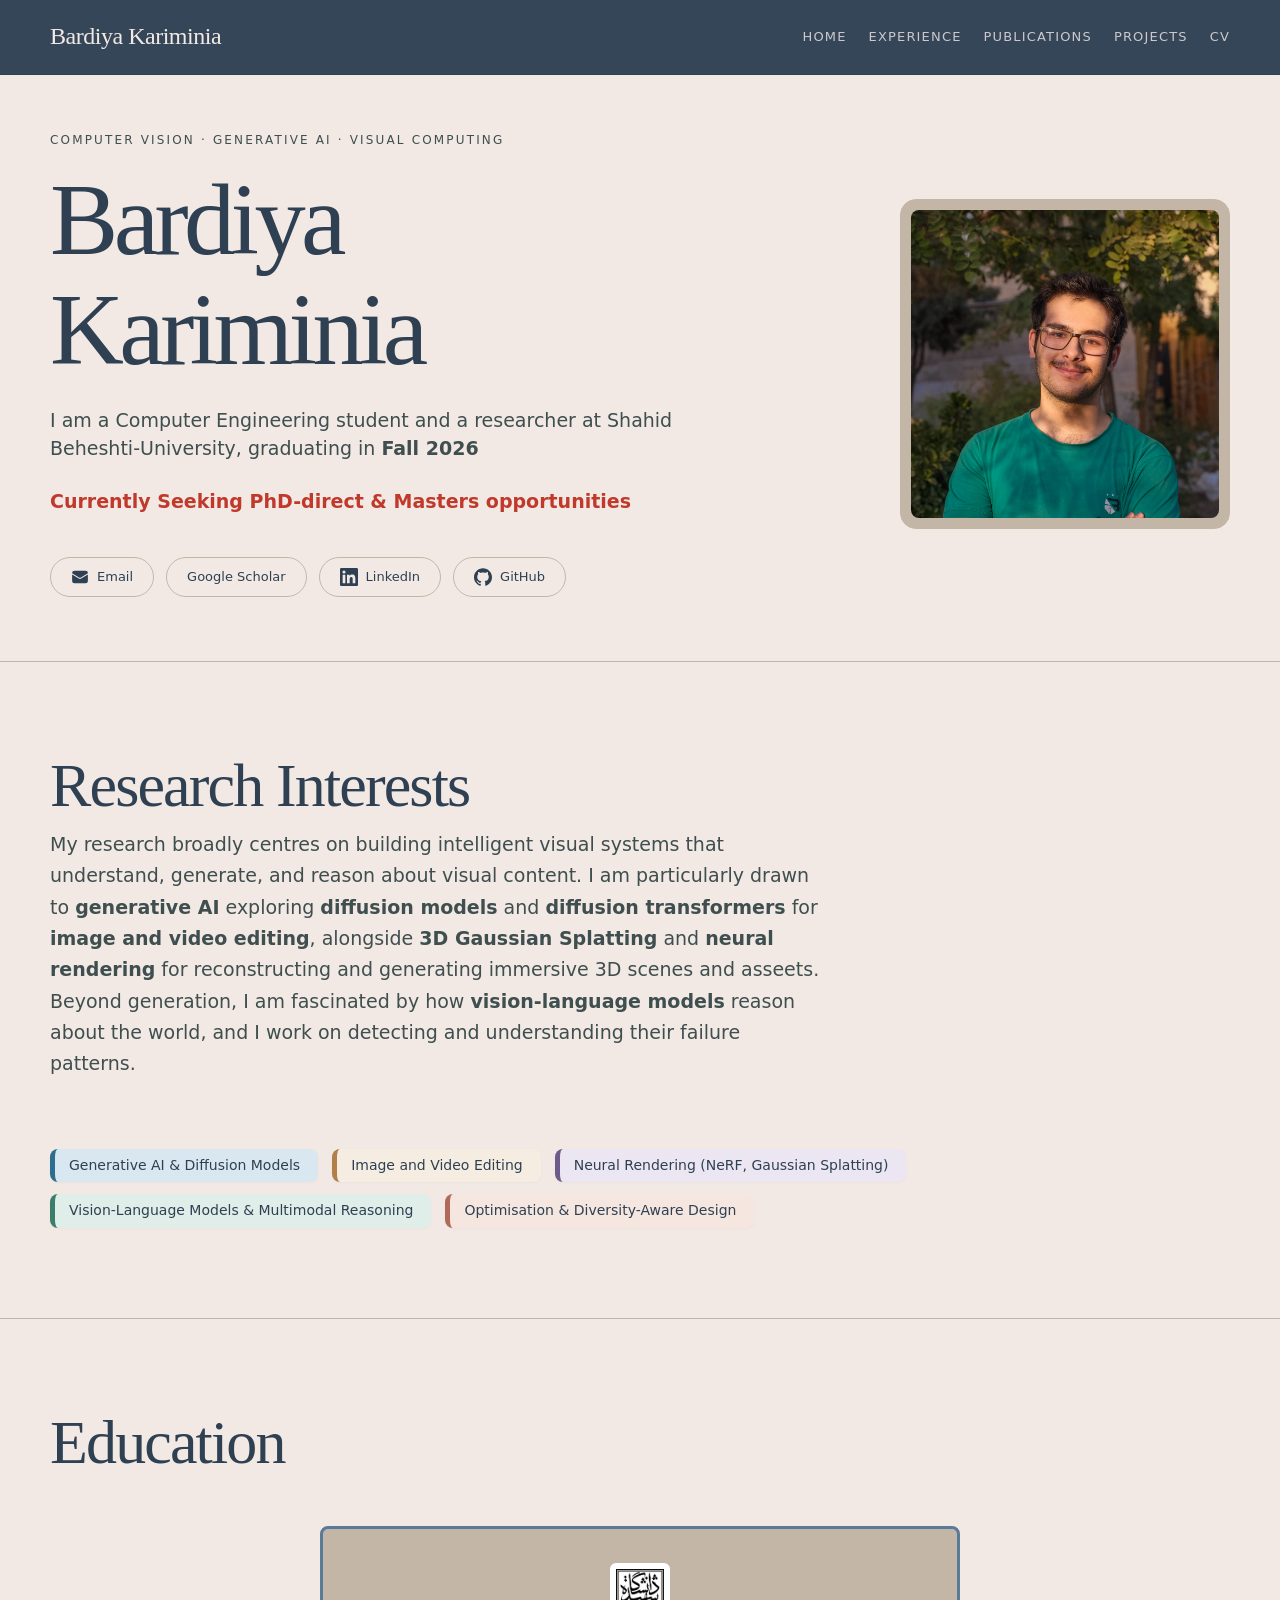
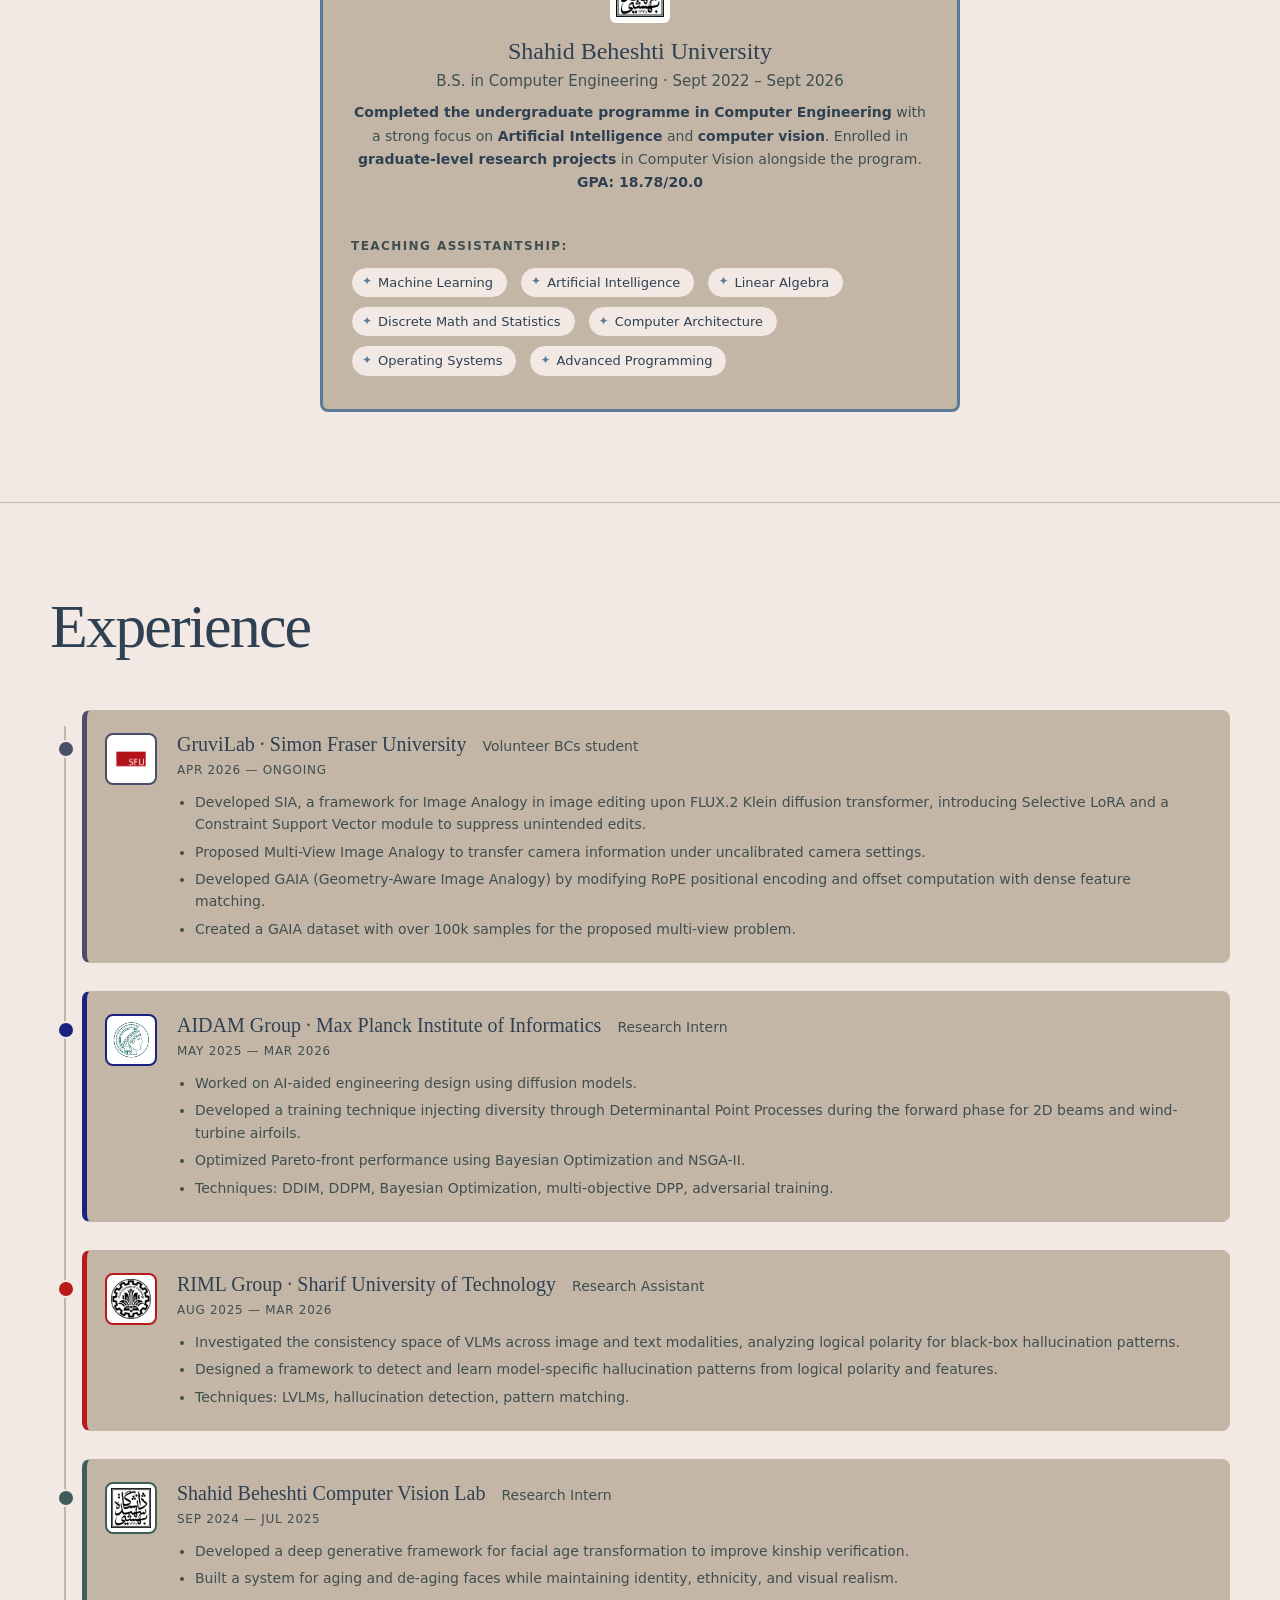
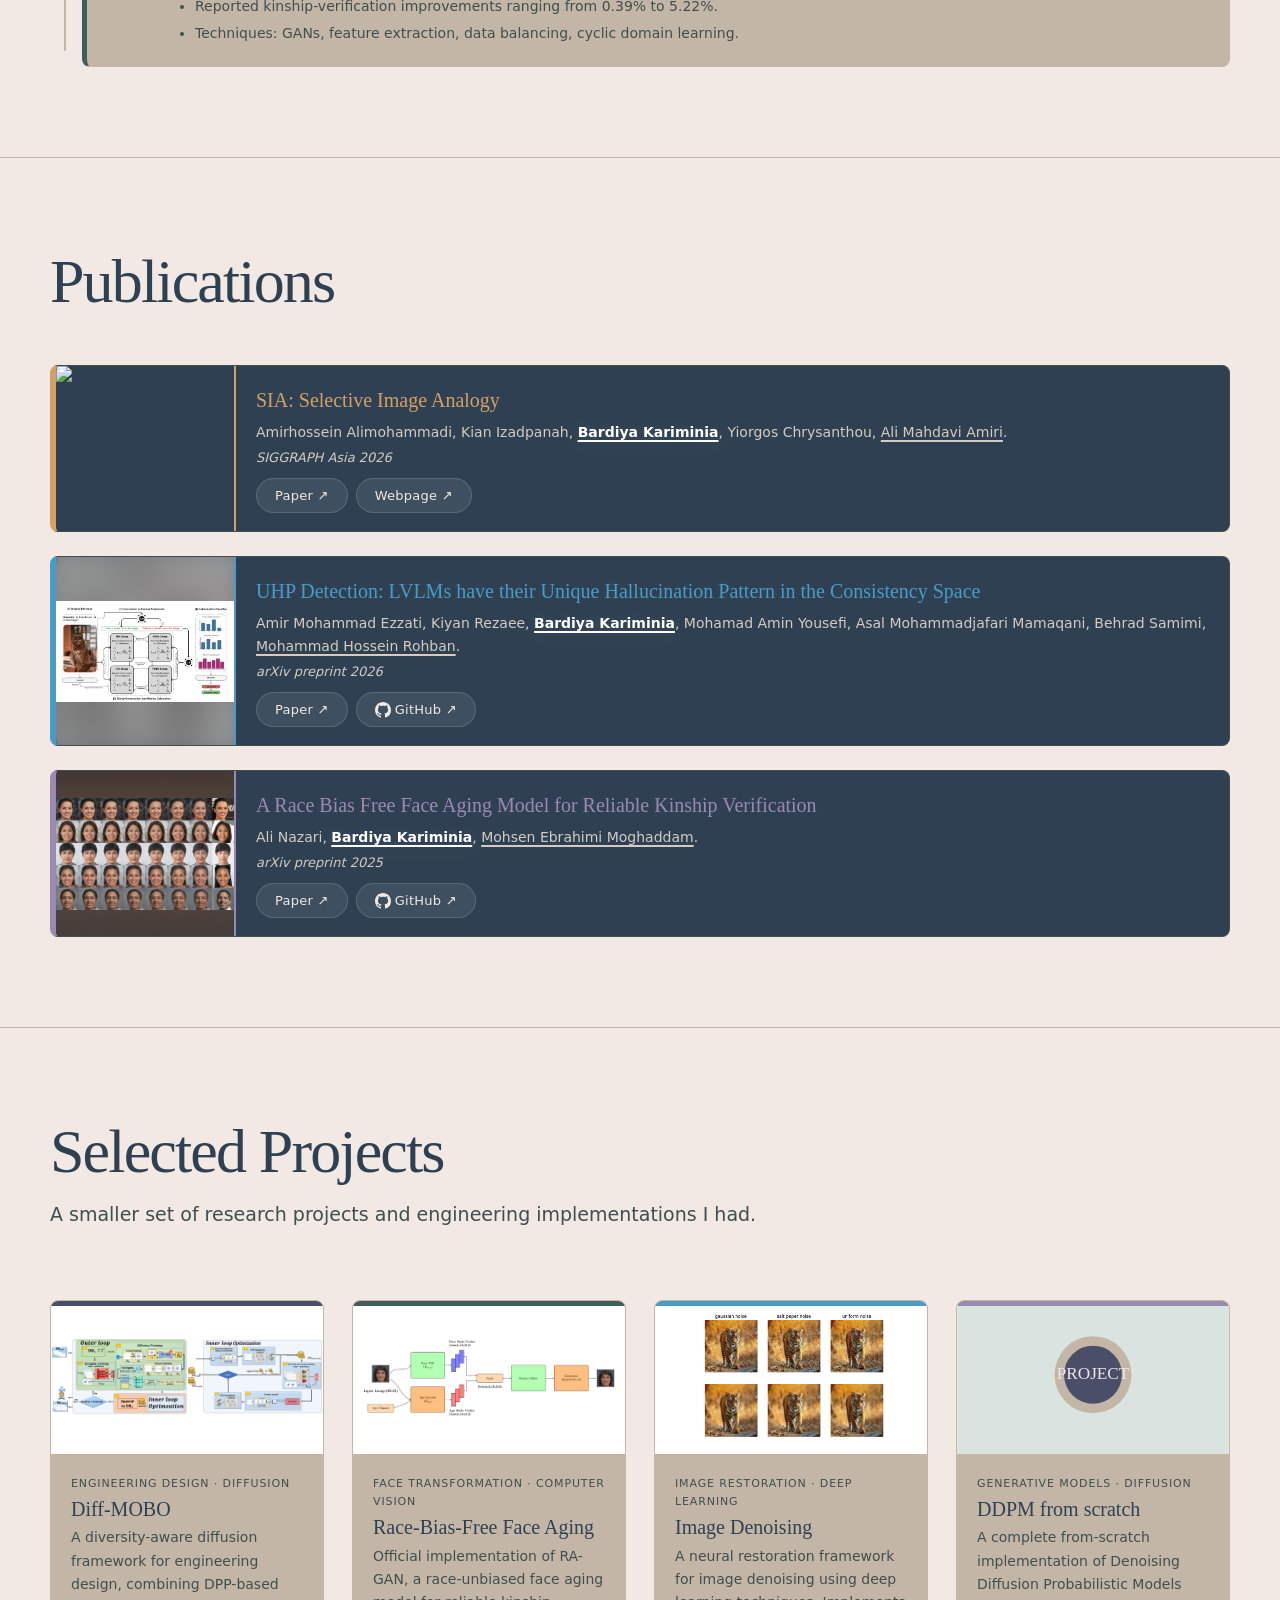
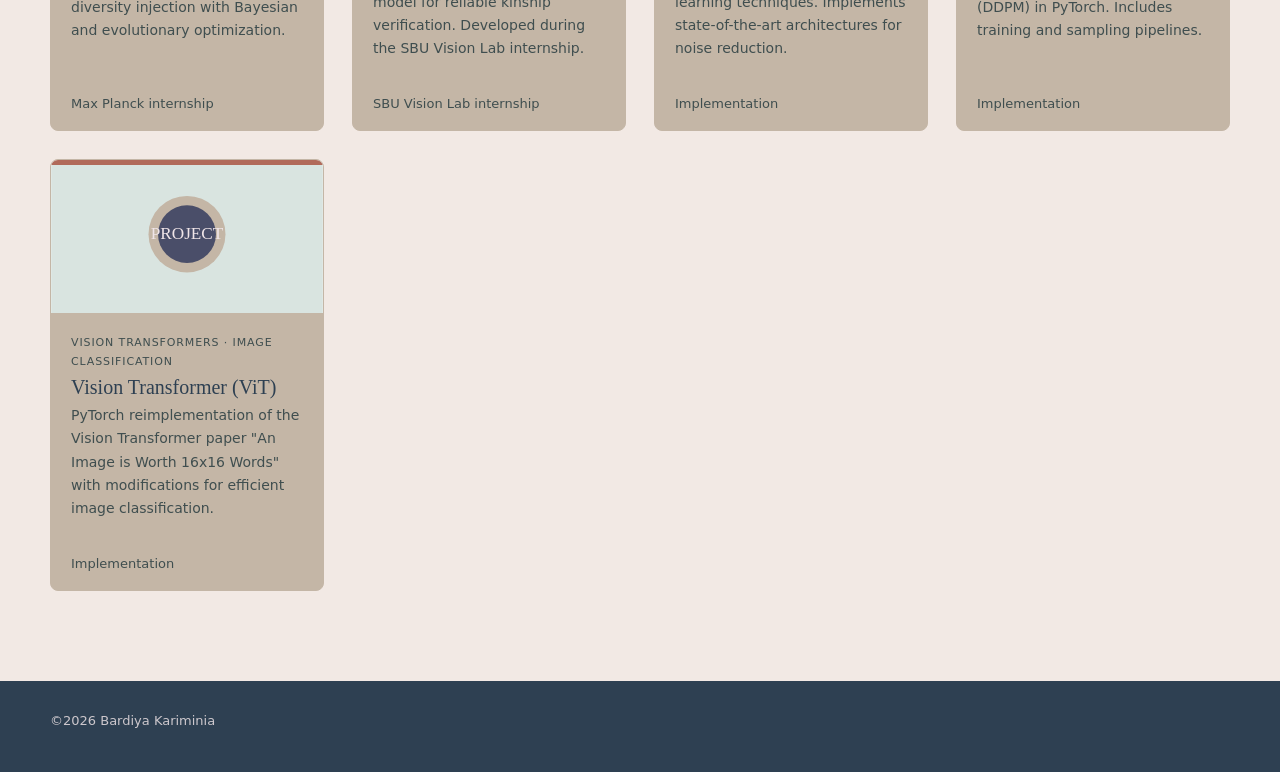
==== commit 1349a900: "Finallized the site" ====
--- a/index.html
+++ b/index.html
@@ -1,239 +1,393 @@
 <!doctype html>
 <html lang="en">
 <head>
-<meta charset="utf-8">
-<meta name="viewport" content="width=device-width, initial-scale=1">
-<meta name="description" content="Bardiya Kariminia — Computer Engineering student and researcher working on generative AI, vision-language models, neural rendering, and optimization.">
-<title>Home · Bardiya Kariminia</title>
-<link rel="stylesheet" href="style.css">
-<style>
-  /* Make bold text in these sections stand out with a warm red */
-  .hero-lead strong,
-  .intro strong,
-  .edu-desc strong {
-    color: #C0392B;
-  }
-</style>
+  <meta charset="utf-8">
+  <meta name="viewport" content="width=device-width, initial-scale=1">
+  <meta name="description" content="Bardiya Kariminia — Computer Engineering student and a researcher working on generative AI, vision-language models, neural rendering, and optimization.">
+  <title>Bardiya Kariminia</title>
+  <link rel="stylesheet" href="style.css">
 </head>
 <body>
+
 <header class="site-header">
   <div class="container nav">
-    <a class="brand" href="index.html">Bardiya Kariminia</a>
+    <a class="brand" href="#hero">Bardiya Kariminia</a>
     <nav class="nav-links" aria-label="Primary">
-      <a data-page="index.html" href="index.html">Home</a>
-      <a data-page="research.html" href="research.html">Research</a>
-      <a data-page="publications.html" href="publications.html">Publications</a>
-      <a data-page="experience.html" href="experience.html">Experience</a>
-      <a data-page="projects.html" href="projects.html">Projects</a>
-      <a data-page="contact.html" href="contact.html">Contact</a>
+      <a href="#hero">Home</a>
+      <a href="#experience">Experience</a>
+      <a href="#publications">Publications</a>
+      <a href="#projects">Projects</a>
+      <a href="assets/Bardiya-Kariminia-CV.pdf" target="_blank">CV</a>
     </nav>
   </div>
 </header>
+
 <main>
 
-<!-- ─── HERO ─── -->
-<section class="hero">
-  <div class="container hero-grid">
-    <div class="fade-in">
-      <p class="kicker">Computer Vision · Generative AI · Visual Computing</p>
-      <h1>Bardiya<br>Kariminia</h1>
-      <p class="hero-lead">Computer Engineering student and researcher exploring generative models, vision-language models, neural rendering, and optimization.</p>
-      <p class="hero-lead"><strong>Currently Seeking PHD-direct & Masters opportunities</strong></p>
-
-      <!-- contact buttons – horizontal line removed -->
-      <div class="hero-contact-row" style="border-top: none;">
-        <a class="hero-contact-btn" href="mailto:radiya2254@gmail.com" title="Email">
-          <span class="icon"><svg viewBox="0 0 24 24"><path d="M1.5 8.67v8.58a3 3 0 003 3h15a3 3 0 003-3V8.67l-8.928 5.493a3 3 0 01-3.144 0L1.5 8.67z"/><path d="M22.5 6.908V6.75a3 3 0 00-3-3h-15a3 3 0 00-3 3v.158l9.714 5.978a1.5 1.5 0 001.572 0L22.5 6.908z"/></svg></span>
-          <span class="label">Email</span>
-        </a>
-        <a class="hero-contact-btn" href="https://scholar.google.com/citations?user=zUwPlUsAAAAJ&hl=en" target="_blank" rel="noreferrer" title="Google Scholar">
-          <span class="label" style="font-weight:500;">Google Scholar</span>
-        </a>
-        <a class="hero-contact-btn" href="https://www.linkedin.com/in/bardiya-kariminia-96b140264/" target="_blank" rel="noreferrer" title="LinkedIn">
-          <span class="icon"><svg viewBox="0 0 24 24"><path d="M20.447 20.452h-3.554v-5.569c0-1.328-.027-3.037-1.852-3.037-1.853 0-2.136 1.445-2.136 2.939v5.667H9.351V9h3.414v1.561h.046c.477-.9 1.637-1.85 3.37-1.85 3.601 0 4.267 2.37 4.267 5.455v6.286zM5.337 7.433a2.062 2.062 0 01-2.063-2.065 2.064 2.064 0 112.063 2.065zm1.782 13.019H3.555V9h3.564v11.452zM22.225 0H1.771C.792 0 0 .774 0 1.729v20.542C0 23.227.792 24 1.771 24h20.451C23.2 24 24 23.227 24 22.271V1.729C24 .774 23.2 0 22.222 0h.003z"/></svg></span>
-          <span class="label">LinkedIn</span>
-        </a>
-        <a class="hero-contact-btn" href="https://github.com/bardiya2254kariminia" target="_blank" rel="noreferrer" title="GitHub">
-          <span class="icon"><svg viewBox="0 0 24 24"><path d="M12 .297c-6.63 0-12 5.373-12 12 0 5.303 3.438 9.8 8.205 11.385.6.113.82-.258.82-.577 0-.285-.01-1.04-.015-2.04-3.338.724-4.042-1.61-4.042-1.61C4.422 18.07 3.633 17.7 3.633 17.7c-1.087-.744.084-.729.084-.729 1.205.084 1.838 1.236 1.838 1.236 1.07 1.835 2.809 1.305 3.495.998.108-.776.417-1.305.76-1.605-2.665-.3-5.466-1.332-5.466-5.93 0-1.31.468-2.38 1.235-3.22-.123-.3-.535-1.52.117-3.16 0 0 1.008-.322 3.3 1.23.96-.267 1.98-.399 3-.399s2.04.132 3 .399c2.292-1.552 3.3-1.23 3.3-1.23.653 1.64.24 2.86.118 3.16.768.84 1.233 1.91 1.233 3.22 0 4.61-2.804 5.62-5.476 5.92.43.37.824 1.102.824 2.22 0 1.602-.015 2.894-.015 3.287 0 .322.216.694.825.577C20.565 22.092 24 17.592 24 12.297c0-6.627-5.373-12-12-12"/></svg></span>
-          <span class="label">GitHub</span>
-        </a>
-      </div>
-    </div>
-    <aside class="profile fade-in delay-2">
-      <div class="profile-photo"><img src="assets/profile.jpg" alt="Bardiya Kariminia"></div>
-    </aside>
-  </div>
-</section>
-
-<!-- ─── RESEARCH INTERESTS ─── -->
-<section class="section">
-  <div class="container">
-    <div class="section-title">
-      <h2>Research Interests</h2>
-      <p class="intro" style="max-width:780px; margin-top:4px;">
-        My research is centred on building intelligent visual systems that can understand, generate, and reason about the world. I am particularly drawn to problems that sit at the intersection of <strong>generative modelling</strong>, <strong>multimodal learning</strong>, and <strong>3D vision</strong>.
-      </p>
-    </div>
-    <ul class="research-interests-list">
-      <li style="--topic-color: #355b81; --topic-bg: #DDE1E6;">Generative AI &amp; Diffusion Models</li>
-      <li style="--topic-color: #bc8f5f; --topic-bg: #F3ECE3;">Image and Video Editing</li>
-      <li style="--topic-color: #4A4E69; --topic-bg: #DEDDE8;">Neural Rendering (NeRF, Gaussian Splatting)</li>
-      <li style="--topic-color: #3F5E5A; --topic-bg: #D4E3E0;">Vision-Language Models &amp; Multimodal Reasoning</li>
-      <li style="--topic-color: #A67C6B; --topic-bg: #F2E6DF;">Optimization &amp; Diversity-Aware Design</li>
-    </ul>
-  </div>
-</section>
-
-<!-- ─── EDUCATION ─── -->
-<section class="section alt">
-  <div class="container">
-    <div class="section-title">
-      <h2>Education</h2>
-    </div>
-    <div class="edu-grid" style="grid-template-columns: 1fr; max-width: 640px;">
-      <div class="edu-card" style="--card-accent: #5A7A9A;">
-        <div class="edu-logo">
-          <img src="assets/logos/SBU.png" alt="Shahid Beheshti University">
-        </div>
-        <h3>Shahid Beheshti University</h3>
-        <div class="edu-meta">B.S. in Computer Engineering · 2022 – 2026</div>
-        <div class="edu-desc">
-          <strong>Completed the undergraduate programme in Computer Engineering</strong> with a strong focus on <strong>Artificial Intelligence</strong> and <strong>computer vision</strong>. Enrolled in <strong>graduate-level research projects</strong> in Computer Vision alongside the program. <strong>GPA: 18.78/20.0</strong>
-        </div>
-
-        <!-- TA topics -->
-        <div class="ta-section">
-          <span class="ta-label">🧠 Teaching Assistantship:</span>
-          <ul class="ta-topic-list">
-            <li>Data Structures &amp; Algorithms</li>
-            <li>Machine Learning Fundamentals</li>
-            <li>Computer Vision</li>
-            <li>Programming with Python</li>
-            <li>Database Systems</li>
-            <li>Linear Algebra for ML</li>
-          </ul>
-        </div>
-      </div>
-    </div>
-  </div>
-</section>
-
-<!-- ─── EXPERIENCE ─── -->
-<section class="section">
-  <div class="container">
-    <div class="section-title">
-      <h2>Experience</h2>
-    </div>
-    <div class="exp-list">
-
-      <!-- SFU -->
-      <div class="exp-item" style="--dot-color: #4A4E69;">
-        <div class="exp-card" style="--card-accent: #4A4E69;">
-          <div class="exp-card-inner">
-            <div class="exp-logo">
-              <img src="assets/logos/SFU.png" alt="SFU">
-            </div>
-            <div class="exp-body">
-              <div class="exp-header">
-                <span class="exp-institution">GruviLab · Simon Fraser University</span>
-                <span class="exp-role">Volunteer BCs student</span>
-              </div>
-              <div class="exp-date">Apr 2026 — Ongoing</div>
-              <ul>
-                <li>Developed SIA, a framework for Image Analogy in image editing upon FLUX.2 Klein diffusion transformer, introducing Selective LoRA and a Constraint Support Vector module to suppress unintended edits.</li>
-                <li>Proposed Multi-View Image Analogy to transfer camera information under uncalibrated camera settings.</li>
-                <li>Developed GAIA (Geometry-Aware Image Analogy) by modifying RoPE positional encoding and offset computation with dense feature matching.</li>
-                <li>Created a GAIA dataset with over 100k samples for the proposed multi-view problem.</li>
-              </ul>
-            </div>
-          </div>
-        </div>
-      </div>
-
-      <!-- MPI -->
-      <div class="exp-item" style="--dot-color: #1a237e;">
-        <div class="exp-card" style="--card-accent: #1a237e;">
-          <div class="exp-card-inner">
-            <div class="exp-logo" style="background:#1a237e; border-color:#1a237e;">
-              <img src="assets/logos/MPI.png" alt="MPI">
-            </div>
-            <div class="exp-body">
-              <div class="exp-header">
-                <span class="exp-institution">AIDAM Group · Max Planck Institute of Informatics</span>
-                <span class="exp-role">Research Intern</span>
-              </div>
-              <div class="exp-date">May 2025 — Mar 2026</div>
-              <ul>
-                <li>Worked on AI-aided engineering design using diffusion models.</li>
-                <li>Developed a training technique injecting diversity through Determinantal Point Processes during the forward phase for 2D beams and wind-turbine airfoils.</li>
-                <li>Optimized Pareto-front performance using Bayesian Optimization and NSGA-II.</li>
-                <li>Techniques: DDIM, DDPM, Bayesian Optimization, multi-objective DPP, adversarial training.</li>
-              </ul>
-            </div>
-          </div>
-        </div>
-      </div>
-
-      <!-- RIML (Sharif) -->
-      <div class="exp-item" style="--dot-color: #b71c1c;">
-        <div class="exp-card" style="--card-accent: #b71c1c;">
-          <div class="exp-card-inner">
-            <div class="exp-logo" style="background:#b71c1c; border-color:#b71c1c;">
-              <img src="assets/logos/Sharif.png" alt="RIML">
-            </div>
-            <div class="exp-body">
-              <div class="exp-header">
-                <span class="exp-institution">RIML Group · Sharif University of Technology</span>
-                <span class="exp-role">Research Assistant</span>
-              </div>
-              <div class="exp-date">Aug 2025 — Mar 2026</div>
-              <ul>
-                <li>Investigated the consistency space of VLMs across image and text modalities, analyzing logical polarity for black-box hallucination patterns.</li>
-                <li>Designed a framework to detect and learn model-specific hallucination patterns from logical polarity and features.</li>
-                <li>Techniques: LVLMs, hallucination detection, pattern matching.</li>
-              </ul>
-            </div>
-          </div>
-        </div>
-      </div>
-
-      <!-- Shahid Beheshti CV Lab -->
-      <div class="exp-item" style="--dot-color: #3F5E5A;">
-        <div class="exp-card" style="--card-accent: #3F5E5A;">
-          <div class="exp-card-inner">
-            <div class="exp-logo">
-              <img src="assets/logos/SBU.png" alt="SBU">
-            </div>
-            <div class="exp-body">
-              <div class="exp-header">
-                <span class="exp-institution">Shahid Beheshti Computer Vision Lab</span>
-                <span class="exp-role">Research Intern</span>
-              </div>
-              <div class="exp-date">Sep 2024 — Jul 2025</div>
-              <ul>
-                <li>Developed a deep generative framework for facial age transformation to improve kinship verification.</li>
-                <li>Built a system for aging and de-aging faces while maintaining identity, ethnicity, and visual realism.</li>
-                <li>Reported kinship-verification improvements ranging from 0.39% to 5.22%.</li>
-                <li>Techniques: GANs, feature extraction, data balancing, cyclic domain learning.</li>
-              </ul>
-            </div>
-          </div>
-        </div>
-      </div>
-
-    </div>
-  </div>
-</section>
+  <!-- ─── HERO ─── -->
+  <section id="hero" class="hero">
+    <div class="container hero-grid">
+      <div class="fade-in">
+        <p class="kicker">Computer Vision · Generative AI · Visual Computing</p>
+        <h1>Bardiya<br>Kariminia</h1>
+        <p class="hero-lead">I am a Computer Engineering student and a researcher at Shahid Beheshti-University, graduating in <strong>Fall 2026</strong></p>
+        <p class="hero-lead"><strong class="phd-highlight">Currently Seeking PhD-direct & Masters opportunities</strong></p>
+
+        <div class="hero-contact-row">
+          <a class="hero-contact-btn" href="mailto:radiya2254@gmail.com" title="Email">
+            <span class="icon"><svg viewBox="0 0 24 24"><path d="M1.5 8.67v8.58a3 3 0 003 3h15a3 3 0 003-3V8.67l-8.928 5.493a3 3 0 01-3.144 0L1.5 8.67z"/><path d="M22.5 6.908V6.75a3 3 0 00-3-3h-15a3 3 0 00-3 3v.158l9.714 5.978a1.5 1.5 0 001.572 0L22.5 6.908z"/></svg></span>
+            <span class="label">Email</span>
+          </a>
+          <a class="hero-contact-btn" href="https://scholar.google.com/citations?user=zUwPlUsAAAAJ&hl=en" target="_blank" rel="noreferrer" title="Google Scholar">
+            <span class="label" style="font-weight:500;">Google Scholar</span>
+          </a>
+          <a class="hero-contact-btn" href="https://www.linkedin.com/in/bardiya-kariminia-96b140264/" target="_blank" rel="noreferrer" title="LinkedIn">
+            <span class="icon"><svg viewBox="0 0 24 24"><path d="M20.447 20.452h-3.554v-5.569c0-1.328-.027-3.037-1.852-3.037-1.853 0-2.136 1.445-2.136 2.939v5.667H9.351V9h3.414v1.561h.046c.477-.9 1.637-1.85 3.37-1.85 3.601 0 4.267 2.37 4.267 5.455v6.286zM5.337 7.433a2.062 2.062 0 01-2.063-2.065 2.064 2.064 0 112.063 2.065zm1.782 13.019H3.555V9h3.564v11.452zM22.225 0H1.771C.792 0 0 .774 0 1.729v20.542C0 23.227.792 24 1.771 24h20.451C23.2 24 24 23.227 24 22.271V1.729C24 .774 23.2 0 22.222 0h.003z"/></svg></span>
+            <span class="label">LinkedIn</span>
+          </a>
+          <a class="hero-contact-btn" href="https://github.com/bardiya2254kariminia" target="_blank" rel="noreferrer" title="GitHub">
+            <span class="icon"><svg viewBox="0 0 24 24"><path d="M12 .297c-6.63 0-12 5.373-12 12 0 5.303 3.438 9.8 8.205 11.385.6.113.82-.258.82-.577 0-.285-.01-1.04-.015-2.04-3.338.724-4.042-1.61-4.042-1.61C4.422 18.07 3.633 17.7 3.633 17.7c-1.087-.744.084-.729.084-.729 1.205.084 1.838 1.236 1.838 1.236 1.07 1.835 2.809 1.305 3.495.998.108-.776.417-1.305.76-1.605-2.665-.3-5.466-1.332-5.466-5.93 0-1.31.468-2.38 1.235-3.22-.123-.3-.535-1.52.117-3.16 0 0 1.008-.322 3.3 1.23.96-.267 1.98-.399 3-.399s2.04.132 3 .399c2.292-1.552 3.3-1.23 3.3-1.23.653 1.64.24 2.86.118 3.16.768.84 1.233 1.91 1.233 3.22 0 4.61-2.804 5.62-5.476 5.92.43.37.824 1.102.824 2.22 0 1.602-.015 2.894-.015 3.287 0 .322.216.694.825.577C20.565 22.092 24 17.592 24 12.297c0-6.627-5.373-12-12-12"/></svg></span>
+            <span class="label">GitHub</span>
+          </a>
+        </div>
+      </div>
+      <aside class="profile fade-in delay-2">
+        <div class="profile-photo"><img src="assets/profile.jpg" alt="Bardiya Kariminia"></div>
+      </aside>
+    </div>
+  </section>
+
+  <!-- ─── RESEARCH INTERESTS ─── -->
+  <section class="section">
+    <div class="container">
+      <div class="section-title">
+        <h2>Research Interests</h2>
+        <p class="intro" style="max-width:780px; margin-top:4px;">
+           My research broadly centres on building intelligent visual systems that understand, 
+           generate, and reason about visual content. I am particularly drawn to <strong>generative AI</strong> 
+           exploring <strong>diffusion models</strong> and <strong>diffusion transformers</strong> for <strong>image and video editing</strong>, alongside 
+           <strong>3D Gaussian Splatting</strong> and <strong>neural rendering</strong> for reconstructing and 
+           generating immersive 3D scenes and asseets. Beyond generation, I am fascinated by how 
+           <strong>vision-language models</strong> reason about the world, and I work on detecting and 
+           understanding their failure patterns.
+        </p>
+      </div>
+      <ul class="research-interests-list">
+        <li style="--topic-color: #2A6F8F; --topic-bg: #D9E8F0;">Generative AI &amp; Diffusion Models</li>
+        <li style="--topic-color: #B17F4A; --topic-bg: #F5EDE2;">Image and Video Editing</li>
+        <li style="--topic-color: #6B5B8B; --topic-bg: #ECE6F2;">Neural Rendering (NeRF, Gaussian Splatting)</li>
+        <li style="--topic-color: #3A7D6A; --topic-bg: #DFEEE9;">Vision-Language Models &amp; Multimodal Reasoning</li>
+        <li style="--topic-color: #B16A5A; --topic-bg: #F5E6E0;">Optimisation &amp; Diversity-Aware Design</li>
+      </ul>
+    </div>
+  </section>
+
+  <!-- ─── EDUCATION ─── -->
+  <section class="section alt">
+    <div class="container">
+      <div class="section-title">
+        <h2>Education</h2>
+      </div>
+      <div class="edu-grid">
+        <!-- University -->
+        <div class="edu-card" style="--card-accent: #5A7A9A;">
+          <div class="edu-logo">
+            <img src="assets/logos/SBU.png" alt="Shahid Beheshti University">
+          </div>
+          <h3>Shahid Beheshti University</h3>
+          <div class="edu-meta">B.S. in Computer Engineering · Sept 2022 – Sept 2026</div>
+          <div class="edu-desc">
+            <strong>Completed the undergraduate programme in Computer Engineering</strong> with a strong focus on <strong>Artificial Intelligence</strong> and <strong>computer vision</strong>. Enrolled in <strong>graduate-level research projects</strong> in Computer Vision alongside the program. <strong>GPA: 18.78/20.0</strong>
+          </div>
+          <div class="ta-section">
+            <span class="ta-label">Teaching Assistantship:</span>
+            <ul class="ta-topic-list">
+              <li>Machine Learning</li>
+              <li>Artificial Intelligence</li>
+              <li>Linear Algebra</li>
+              <li>Discrete Math and Statistics</li>
+              <li>Computer Architecture</li>
+              <li>Operating Systems</li>
+              <li>Advanced Programming</li>
+            </ul>
+          </div>
+        </div>
+      </div>
+    </div>
+  </section>
+
+  <!-- ─── EXPERIENCE ─── -->
+  <section id="experience" class="section">
+    <div class="container">
+      <div class="section-title">
+        <h2>Experience</h2>
+      </div>
+      <div class="exp-list">
+
+        <!-- SFU -->
+        <div class="exp-item" style="--dot-color: #4A4E69;">
+          <div class="exp-card" style="--card-accent: #4A4E69;">
+            <div class="exp-card-inner">
+              <div class="exp-logo">
+                <img src="assets/logos/SFU.png" alt="SFU">
+              </div>
+              <div class="exp-body">
+                <div class="exp-header">
+                  <span class="exp-institution">GruviLab · Simon Fraser University</span>
+                  <span class="exp-role">Volunteer BCs student</span>
+                </div>
+                <div class="exp-date">Apr 2026 — Ongoing</div>
+                <ul>
+                  <li>Developed SIA, a framework for Image Analogy in image editing upon FLUX.2 Klein diffusion transformer, introducing Selective LoRA and a Constraint Support Vector module to suppress unintended edits.</li>
+                  <li>Proposed Multi-View Image Analogy to transfer camera information under uncalibrated camera settings.</li>
+                  <li>Developed GAIA (Geometry-Aware Image Analogy) by modifying RoPE positional encoding and offset computation with dense feature matching.</li>
+                  <li>Created a GAIA dataset with over 100k samples for the proposed multi-view problem.</li>
+                </ul>
+              </div>
+            </div>
+          </div>
+        </div>
+
+        <!-- MPI -->
+        <div class="exp-item" style="--dot-color: #1a237e;">
+          <div class="exp-card" style="--card-accent: #1a237e;">
+            <div class="exp-card-inner">
+              <div class="exp-logo">
+                <img src="assets/logos/MPI.png" alt="MPI">
+              </div>
+              <div class="exp-body">
+                <div class="exp-header">
+                  <span class="exp-institution">AIDAM Group · Max Planck Institute of Informatics</span>
+                  <span class="exp-role">Research Intern</span>
+                </div>
+                <div class="exp-date">May 2025 — Mar 2026</div>
+                <ul>
+                  <li>Worked on AI-aided engineering design using diffusion models.</li>
+                  <li>Developed a training technique injecting diversity through Determinantal Point Processes during the forward phase for 2D beams and wind-turbine airfoils.</li>
+                  <li>Optimized Pareto-front performance using Bayesian Optimization and NSGA-II.</li>
+                  <li>Techniques: DDIM, DDPM, Bayesian Optimization, multi-objective DPP, adversarial training.</li>
+                </ul>
+              </div>
+            </div>
+          </div>
+        </div>
+
+        <!-- RIML (Sharif) -->
+        <div class="exp-item" style="--dot-color: #b71c1c;">
+          <div class="exp-card" style="--card-accent: #b71c1c;">
+            <div class="exp-card-inner">
+              <div class="exp-logo">
+                <img src="assets/logos/Sharif.png" alt="RIML">
+              </div>
+              <div class="exp-body">
+                <div class="exp-header">
+                  <span class="exp-institution">RIML Group · Sharif University of Technology</span>
+                  <span class="exp-role">Research Assistant</span>
+                </div>
+                <div class="exp-date">Aug 2025 — Mar 2026</div>
+                <ul>
+                  <li>Investigated the consistency space of VLMs across image and text modalities, analyzing logical polarity for black-box hallucination patterns.</li>
+                  <li>Designed a framework to detect and learn model-specific hallucination patterns from logical polarity and features.</li>
+                  <li>Techniques: LVLMs, hallucination detection, pattern matching.</li>
+                </ul>
+              </div>
+            </div>
+          </div>
+        </div>
+
+        <!-- Shahid Beheshti CV Lab -->
+        <div class="exp-item" style="--dot-color: #3F5E5A;">
+          <div class="exp-card" style="--card-accent: #3F5E5A;">
+            <div class="exp-card-inner">
+              <div class="exp-logo">
+                <img src="assets/logos/SBU.png" alt="SBU">
+              </div>
+              <div class="exp-body">
+                <div class="exp-header">
+                  <span class="exp-institution">Shahid Beheshti Computer Vision Lab</span>
+                  <span class="exp-role">Research Intern</span>
+                </div>
+                <div class="exp-date">Sep 2024 — Jul 2025</div>
+                <ul>
+                  <li>Developed a deep generative framework for facial age transformation to improve kinship verification.</li>
+                  <li>Built a system for aging and de-aging faces while maintaining identity, ethnicity, and visual realism.</li>
+                  <li>Reported kinship-verification improvements ranging from 0.39% to 5.22%.</li>
+                  <li>Techniques: GANs, feature extraction, data balancing, cyclic domain learning.</li>
+                </ul>
+              </div>
+            </div>
+          </div>
+        </div>
+
+      </div>
+    </div>
+  </section>
+
+  <!-- ─── PUBLICATIONS ─── (only Bardiya + professors are linked) -->
+  <section id="publications" class="section alt">
+    <div class="container">
+      <div class="section-title">
+        <h2>Publications</h2>
+      </div>
+      <div class="pub-grid">
+
+        <!-- Pub 1: SIA -->
+        <article class="pub-card" style="--pub-accent: #D4A064;">
+          <div class="pub-card-inner">
+            <div class="pub-image" style="--bg-img: url('assets/pubs/sia.png');">
+              <img src="assets/pubs/sia.png" alt="SIA">
+            </div>
+            <div class="pub-body">
+              <div class="pub-title">SIA: Selective Image Analogy</div>
+              <div class="pub-authors">
+                Amirhossein Alimohammadi, Kian Izadpanah,
+                <a href="https://scholar.google.com/citations?user=zUwPlUsAAAAJ&hl=en" target="_blank" rel="noopener" class="scholar-link highlight-author">Bardiya Kariminia</a>,
+                Yiorgos Chrysanthou,
+                <a href="https://scholar.google.com/citations?user=M9eTADwAAAAJ&hl=en" target="_blank" rel="noopener" class="scholar-link" data-scholar="Ali Mahdavi Amiri">Ali Mahdavi Amiri</a>.
+              </div>
+              <div class="pub-venue">SIGGRAPH Asia 2026</div>
+              <div class="pub-links">
+                <a class="pub-btn" href="#">Paper ↗</a>
+                <a class="pub-btn" href="https://kianizadpanah.github.io/selective-image-analogy/">Webpage ↗</a>
+              </div>
+            </div>
+          </div>
+        </article>
+
+        <!-- Pub 2: UHP Detection -->
+        <article class="pub-card" style="--pub-accent: #4A9BC7;">
+          <div class="pub-card-inner">
+            <div class="pub-image" style="--bg-img: url('assets/pubs/UHP-demo.png');">
+              <img src="assets/pubs/UHP-demo.png" alt="UHP Detection">
+            </div>
+            <div class="pub-body">
+              <div class="pub-title">UHP Detection: LVLMs have their Unique Hallucination Pattern in the Consistency Space</div>
+              <div class="pub-authors">
+                Amir Mohammad Ezzati, Kiyan Rezaee,
+                <a href="https://scholar.google.com/citations?user=zUwPlUsAAAAJ&hl=en" target="_blank" rel="noopener" class="scholar-link highlight-author">Bardiya Kariminia</a>,
+                Mohamad Amin Yousefi, Asal Mohammadjafari Mamaqani, Behrad Samimi,
+                <a href="https://scholar.google.com/citations?user=pRyJ6FkAAAAJ&hl=en" target="_blank" rel="noopener" class="scholar-link" data-scholar="Mohammad Hossein Rohban">Mohammad Hossein Rohban</a>.
+              </div>
+              <div class="pub-venue">arXiv preprint 2026</div>
+              <div class="pub-links">
+                <a class="pub-btn" href="https://arxiv.org/abs/2608.03817">Paper ↗</a>
+                <a class="pub-btn" href="https://github.com/amirezzati/uhpdet">
+                  <svg viewBox="0 0 16 16" width="16" height="16" fill="currentColor" style="margin-right:4px;"><path d="M8 0C3.58 0 0 3.58 0 8c0 3.54 2.29 6.53 5.47 7.59.4.07.55-.17.55-.38 0-.19-.01-.82-.01-1.49-2.01.37-2.53-.49-2.69-.94-.09-.23-.48-.94-.82-1.13-.28-.15-.68-.52-.01-.53.63-.01 1.08.58 1.23.82.72 1.21 1.87.87 2.33.66.07-.52.28-.87.51-1.07-1.78-.2-3.64-.89-3.64-3.95 0-.87.31-1.59.82-2.15-.08-.2-.36-1.02.08-2.12 0 0 .67-.21 2.2.82.64-.18 1.32-.27 2-.27.68 0 1.36.09 2 .27 1.53-1.04 2.2-.82 2.2-.82.44 1.1.16 1.92.08 2.12.51.56.82 1.27.82 2.15 0 3.07-1.87 3.75-3.65 3.95.29.25.54.73.54 1.48 0 1.07-.01 1.93-.01 2.2 0 .21.15.46.55.38A8.013 8.013 0 0016 8c0-4.42-3.58-8-8-8z"/></svg>
+                  GitHub ↗
+                </a>
+              </div>
+            </div>
+          </div>
+        </article>
+
+        <!-- Pub 3: Race Bias Free Face Aging -->
+        <article class="pub-card" style="--pub-accent: #9A8AB0;">
+          <div class="pub-card-inner">
+            <div class="pub-image" style="--bg-img: url('assets/pubs/aging.jpg');">
+              <img src="assets/pubs/aging.jpg" alt="Race-Bias-Free Face Aging">
+            </div>
+            <div class="pub-body">
+              <div class="pub-title">A Race Bias Free Face Aging Model for Reliable Kinship Verification</div>
+              <div class="pub-authors">
+                Ali Nazari,
+                <a href="https://scholar.google.com/citations?user=zUwPlUsAAAAJ&hl=en" target="_blank" rel="noopener" class="scholar-link highlight-author">Bardiya Kariminia</a>,
+                <a href="https://scholar.google.com/citations?user=trWxrgcAAAAJ&hl=en" target="_blank" rel="noopener" class="scholar-link" data-scholar="Mohsen Ebrahimi Moghaddam">Mohsen Ebrahimi Moghaddam</a>.
+              </div>
+              <div class="pub-venue">arXiv preprint 2025</div>
+              <div class="pub-links">
+                <a class="pub-btn" href="https://arxiv.org/abs/2509.15177">Paper ↗</a>
+                <a class="pub-btn" href="https://github.com/bardiya2254kariminia/Age-Transformation-Without-Racial-Bias-Kinship-Verification">
+                  <svg viewBox="0 0 16 16" width="16" height="16" fill="currentColor" style="margin-right:4px;"><path d="M8 0C3.58 0 0 3.58 0 8c0 3.54 2.29 6.53 5.47 7.59.4.07.55-.17.55-.38 0-.19-.01-.82-.01-1.49-2.01.37-2.53-.49-2.69-.94-.09-.23-.48-.94-.82-1.13-.28-.15-.68-.52-.01-.53.63-.01 1.08.58 1.23.82.72 1.21 1.87.87 2.33.66.07-.52.28-.87.51-1.07-1.78-.2-3.64-.89-3.64-3.95 0-.87.31-1.59.82-2.15-.08-.2-.36-1.02.08-2.12 0 0 .67-.21 2.2.82.64-.18 1.32-.27 2-.27.68 0 1.36.09 2 .27 1.53-1.04 2.2-.82 2.2-.82.44 1.1.16 1.92.08 2.12.51.56.82 1.27.82 2.15 0 3.07-1.87 3.75-3.65 3.95.29.25.54.73.54 1.48 0 1.07-.01 1.93-.01 2.2 0 .21.15.46.55.38A8.013 8.013 0 0016 8c0-4.42-3.58-8-8-8z"/></svg>
+                  GitHub ↗
+                </a>
+              </div>
+            </div>
+          </div>
+        </article>
+
+      </div>
+    </div>
+  </section>
+
+  <!-- ─── PROJECTS ─── -->
+  <section id="projects" class="section">
+    <div class="container">
+      <div class="section-title">
+        <h2>Selected Projects</h2>
+        <p class="intro">A smaller set of research projects and engineering implementations I had.</p>
+      </div>
+      <div class="project-grid">
+
+        <!-- Diff-MOBO -->
+        <a href="#" target="_blank" rel="noopener" class="project-link">
+          <article class="project" style="--card-accent: #4A4E69;">
+            <div class="project-image"><img src="assets\projects\Diff-MoBo.jpg" alt="Diff-MOBO project preview"></div>
+            <div class="project-body">
+              <div><div class="project-tag">Engineering design · Diffusion</div><h3>Diff-MOBO</h3><p>A diversity-aware diffusion framework for engineering design, combining DPP-based diversity injection with Bayesian and evolutionary optimization.</p></div>
+              <div class="project-footer"><span>Max Planck internship</span></div>
+            </div>
+          </article>
+        </a>
+
+        <!-- Race-Bias-Free Face Aging (SBU Vision Lab) -->
+        <a href="https://github.com/bardiya2254kariminia/Age-Transformation-Without-Racial-Bias-Kinship-Verification" target="_blank" rel="noopener" class="project-link">
+          <article class="project" style="--card-accent: #3F5E5A;">
+            <div class="project-image"><img src="assets\projects\aging.jpg" alt="Race-Bias-Free Face Aging project preview"></div>
+            <div class="project-body">
+              <div><div class="project-tag">Face transformation · Computer vision</div><h3>Race-Bias-Free Face Aging</h3><p>Official implementation of RA-GAN, a race-unbiased face aging model for reliable kinship verification. Developed during the SBU Vision Lab internship.</p></div>
+              <div class="project-footer"><span>SBU Vision Lab internship</span></div>
+            </div>
+          </article>
+        </a>
+
+        <!-- Deep Learning for Image Denoising -->
+        <a href="https://github.com/bardiya2254kariminia/Deep-Learning-for-Image-Denoising-A-Neural-Restoration-Framework" target="_blank" rel="noopener" class="project-link">
+          <article class="project" style="--card-accent: #4A9BC7;">
+            <div class="project-image"><img src="assets\projects\Image-reconstruction.jpg" alt="Image Denoising project preview"></div>
+            <div class="project-body">
+              <div><div class="project-tag">Image restoration · Deep learning</div><h3>Image Denoising</h3><p>A neural restoration framework for image denoising using deep learning techniques. Implements state-of-the-art architectures for noise reduction.</p></div>
+              <div class="project-footer"><span>Implementation</span></div>
+            </div>
+          </article>
+        </a>
+
+        <!-- DDPM from scratch -->
+        <a href="https://github.com/bardiya2254kariminia/DDPM-from-scratch" target="_blank" rel="noopener" class="project-link">
+          <article class="project" style="--card-accent: #9A8AB0;">
+            <div class="project-image"><img src="assets\projects\template.svg" alt="DDPM project preview"></div>
+            <div class="project-body">
+              <div><div class="project-tag">Generative models · Diffusion</div><h3>DDPM from scratch</h3><p>A complete from-scratch implementation of Denoising Diffusion Probabilistic Models (DDPM) in PyTorch. Includes training and sampling pipelines.</p></div>
+              <div class="project-footer"><span>Implementation</span></div>
+            </div>
+          </article>
+        </a>
+
+        <!-- Vision Transformer for Image Classification -->
+        <a href="https://github.com/bardiya2254kariminia/Vision-Transformer-for-image-classification-" target="_blank" rel="noopener" class="project-link">
+          <article class="project" style="--card-accent: #B16A5A;">
+            <div class="project-image"><img src="assets\projects\template.svg" alt="Vision Transformer project preview"></div>
+            <div class="project-body">
+              <div><div class="project-tag">Vision transformers · Image classification</div><h3>Vision Transformer (ViT)</h3><p>PyTorch reimplementation of the Vision Transformer paper "An Image is Worth 16x16 Words" with modifications for efficient image classification.</p></div>
+              <div class="project-footer"><span>Implementation</span></div>
+            </div>
+          </article>
+        </a>
+
+      </div>
+    </div>
+  </section>
 
 </main>
+
 <footer class="site-footer">
   <div class="container footer-row">
-    <span>© <span data-year></span> Bardiya Kariminia</span>
-    <span>Computer Vision · Generative AI · Visual Computing</span>
+    <span>©2026 <span data-year></span> Bardiya Kariminia</span>
   </div>
 </footer>
+
 <script>
   document.querySelector('[data-year]')?.textContent = new Date().getFullYear();
 </script>
+
 </body>
 </html>
--- a/style.css
+++ b/style.css
@@ -91,6 +91,8 @@
   text-transform: uppercase;
   letter-spacing: .09em;
   color: rgba(240, 229, 232, .82);
+  cursor: pointer;
+  transition: color 0.2s;
 }
 
 .nav-links a:hover,
@@ -114,7 +116,6 @@
   align-items: center;
 }
 
-/* ── profile widget with proper margins ── */
 .profile {
   border: 1px solid var(--surface);
   padding: 10px;
@@ -145,22 +146,6 @@
   object-fit: cover;
 }
 
-.profile-caption {
-  padding: 10px 4px 2px;
-}
-
-.profile-caption strong {
-  display: block;
-  font-family: var(--serif);
-  font-size: 18px;
-  font-weight: 400;
-}
-
-.profile-caption span {
-  color: var(--muted);
-  font-size: 13px;
-}
-
 .kicker {
   font-size: 12px;
   letter-spacing: .18em;
@@ -189,48 +174,69 @@
   margin: 20px 0 24px;
 }
 
-.button-row {
-  display: flex;
+/* ── PhD highlight: bold red ── */
+.phd-highlight {
+  color: #C0392B;
+  font-weight: 700;
+}
+
+/* ── Education bold text stays black ── */
+.edu-card .edu-desc strong {
+  color: var(--text);
+}
+
+.hero-contact-row {
+  display: flex;
+  flex-wrap: wrap;
   gap: 12px;
-  flex-wrap: wrap;
-}
-
-.button {
+  margin-top: 22px;
+  padding-top: 18px;
+  /* border-top removed */
+}
+
+.hero-contact-btn {
   display: inline-flex;
   align-items: center;
   gap: 8px;
-  border: 1px solid var(--text);
-  padding: 10px 15px;
+  padding: 8px 20px;
+  border-radius: 50px;
+  background: var(--surface-soft);
+  border: 1px solid var(--line);
+  font-size: 14px;
+  color: var(--text);
+  transition: background 0.2s, color 0.2s, border-color 0.2s, transform 0.15s;
+}
+
+.hero-contact-btn .icon {
+  width: 18px;
+  height: 18px;
+  display: inline-flex;
+  align-items: center;
+  justify-content: center;
+  flex-shrink: 0;
+}
+
+.hero-contact-btn .icon svg {
+  width: 100%;
+  height: 100%;
+  fill: currentColor;
+  transition: fill 0.2s;
+}
+
+.hero-contact-btn .label {
   font-size: 13px;
-  background: var(--text);
-  color: var(--header-text);
-  border-radius: var(--radius-sm);
-}
-
-.button.primary {
+  font-weight: 500;
+}
+
+.hero-contact-btn:hover {
   background: var(--text);
   color: var(--header-text);
   border-color: var(--text);
-}
-
-.button:hover,
-.button.primary:hover {
-  transform: translateY(-1px);
-  background: var(--accent);
-  color: var(--header-text);
-  border-color: var(--accent);
-}
-
-.button.accent {
-  background: var(--header);
-  color: var(--header-text);
-  border-color: var(--header);
-}
-
-.button.accent:hover {
-  background: var(--accent);
-  border-color: var(--accent);
-  color: var(--header-text);
+  transform: translateY(-2px);
+}
+
+.hero-contact-btn:hover .icon svg {
+  fill: var(--header-text);
 }
 
 /* ── sections ── */
@@ -244,7 +250,6 @@
   background: var(--bg);
 }
 
-/* ── section titles (no numbers) ── */
 .section-title {
   display: flex;
   flex-direction: column;
@@ -274,15 +279,6 @@
 }
 
 /* ── research interests ── */
-.research-interests-text {
-  font-size: 18px;
-  line-height: 1.6;
-  color: var(--muted);
-  max-width: 780px;
-  margin-bottom: 24px;
-}
-
-/* Colourful keyword boxes – now with muted, site‑harmonious colours */
 .research-interests-list {
   display: flex;
   flex-wrap: wrap;
@@ -315,11 +311,12 @@
 /* ── education ── */
 .edu-grid {
   display: grid;
-  grid-template-columns: repeat(auto-fit, minmax(260px, 1fr));
-  gap: 22px;
-}
-
-/* Full colour border – now a soft slate blue */
+  grid-template-columns: repeat(auto-fit, minmax(280px, 1fr));
+  gap: 30px;
+  max-width: 640px;
+  margin: 0 auto;
+}
+
 .edu-card {
   background: var(--surface);
   border: 3px solid var(--card-accent, var(--accent));
@@ -354,12 +351,6 @@
   padding: 6px;
 }
 
-.edu-card .edu-logo span {
-  font-weight: 700;
-  font-size: 18px;
-  color: var(--text);
-}
-
 .edu-card h3 {
   font-family: var(--serif);
   font-size: 24px;
@@ -379,7 +370,6 @@
   margin-top: 8px;
 }
 
-/* TA topics inside education */
 .ta-section {
   margin-top: 22px;
   padding-top: 20px;
@@ -430,7 +420,7 @@
   border-color: var(--card-accent, var(--accent));
 }
 
-/* ── experience timeline: original card styling + corrected continuous dots ── */
+/* ── experience timeline ── */
 .exp-list {
   display: flex;
   flex-direction: column;
@@ -439,7 +429,6 @@
   padding-left: 32px;
 }
 
-/* One continuous timeline immediately to the left of the cards. */
 .exp-list::before {
   content: '';
   position: absolute;
@@ -457,7 +446,6 @@
   padding-left: 0;
 }
 
-/* Dot is centered EXACTLY on the continuous timeline. */
 .exp-item::before {
   content: '';
   position: absolute;
@@ -471,19 +459,19 @@
   z-index: 3;
 }
 
-/* No colored strip on the left side of individual cards. */
 .exp-card {
   background: var(--surface);
   border: 1px solid var(--line);
   border-left: 5px solid var(--card-accent, var(--accent));
   border-radius: var(--radius-sm);
   padding: 4px 4px 4px 0;
-  transition: transform 0.2s, box-shadow 0.2s;
+  transition: border-color 0.3s ease, box-shadow 0.3s ease, transform 0.2s ease;
 }
 
 .exp-card:hover {
   transform: translateY(-2px);
-  box-shadow: 0 4px 20px rgba(46, 64, 82, 0.08);
+  box-shadow: 0 4px 20px rgba(46, 64, 82, 0.08), 0 0 0 1px var(--card-accent);
+  border-color: var(--card-accent);
 }
 
 .exp-card-inner {
@@ -491,14 +479,6 @@
   gap: 20px;
   align-items: flex-start;
   padding: 18px 20px 18px 18px;
-}
-
-/* Keep all experience logo boxes visually consistent.
-   Some entries have inline logo background/border styles; this restores the same
-   white logo box + 2px accent border used by SFU and SBU. */
-.exp-card .exp-logo[style] {
-  background: #fff !important;
-  border: 2px solid var(--card-accent, var(--line)) !important;
 }
 
 .exp-card .exp-logo {
@@ -521,12 +501,6 @@
   padding: 4px;
 }
 
-.exp-card .exp-logo span {
-  font-weight: 700;
-  font-size: 16px;
-  color: #fff;
-}
-
 .exp-card .exp-body {
   flex: 1;
   min-width: 0;
@@ -572,60 +546,275 @@
   margin-top: 5px;
 }
 
-/* ── hero contact buttons ── */
-.hero-contact-row {
-  display: flex;
-  flex-wrap: wrap;
-  gap: 12px;
-  margin-top: 22px;
-  padding-top: 18px;
-  border-top: 1px solid var(--surface);
-}
-
-.hero-contact-btn {
-  display: inline-flex;
-  align-items: center;
-  gap: 8px;
-  padding: 8px 20px;
-  border-radius: 50px;
-  background: var(--surface-soft);
-  border: 1px solid var(--line);
-  font-size: 14px;
-  color: var(--text);
-  text-decoration: none;
-  transition: background 0.2s, color 0.2s, border-color 0.2s, transform 0.15s;
-}
-
-.hero-contact-btn .icon {
-  width: 18px;
-  height: 18px;
-  display: inline-flex;
-  align-items: center;
-  justify-content: center;
-  flex-shrink: 0;
-}
-
-.hero-contact-btn .icon svg {
+/* ── publications cards ── MIRROR/BLUR FILL EFFECT ── */
+.pub-grid {
+  display: flex;
+  flex-direction: column;
+  gap: 24px;
+}
+
+.pub-card {
+  background: #2E4052;
+  border: 1px solid #3F4E4F;
+  border-left: 6px solid var(--pub-accent, #2E4052);
+  border-radius: var(--radius-sm);
+  overflow: hidden;
+  transition: border-color 0.3s ease, box-shadow 0.3s ease, transform 0.2s ease;
+}
+
+.pub-card:hover {
+  transform: translateY(-2px);
+  box-shadow: 0 4px 20px rgba(46, 64, 82, 0.3), 0 0 0 2px var(--pub-accent);
+  border-color: var(--pub-accent);
+}
+
+.pub-card-inner {
+  display: grid;
+  grid-template-columns: 180px 1fr;
+  align-items: stretch;
+  gap: 0;
+  min-height: 100%;
+}
+
+.pub-image {
+  position: relative;
   width: 100%;
   height: 100%;
-  fill: currentColor;
-  transition: fill 0.2s;
-}
-
-.hero-contact-btn .label {
+  min-height: 100%;
+  overflow: hidden;
+  background: #2E4052;
+  border-right: 2px solid var(--pub-accent, #2E4052);
+  transition: border-color 0.3s ease;
+  display: flex;
+  align-items: center;
+  justify-content: center;
+}
+
+/* Mirror/blur fill effect using ::before */
+.pub-image::before {
+  content: '';
+  position: absolute;
+  inset: -10px;
+  background-image: var(--bg-img, none);
+  background-size: cover;
+  background-position: center;
+  filter: blur(16px) brightness(0.6) saturate(1.2);
+  transform: scale(1.1);
+  z-index: 0;
+  transition: filter 0.4s ease;
+}
+
+.pub-card:hover .pub-image::before {
+  filter: blur(20px) brightness(0.5) saturate(1.3);
+}
+
+.pub-image img {
+  position: relative;
+  z-index: 1;
+  width: 100%;
+  height: 100%;
+  object-fit: contain;
+  display: block;
+}
+
+.pub-body {
+  padding: 18px 20px;
+  display: flex;
+  flex-direction: column;
+}
+
+.pub-title {
+  font-family: var(--serif);
+  font-size: 20px;
+  font-weight: 500;
+  color: var(--pub-accent, #2E4052);
+  margin-bottom: 4px;
+  text-shadow: 0 0 12px rgba(255, 255, 255, 0.08);
+  transition: text-shadow 0.3s ease;
+}
+
+.pub-card:hover .pub-title {
+  text-shadow: 0 0 18px rgba(255, 255, 255, 0.2);
+}
+
+.pub-authors {
+  font-size: 14px;
+  color: #D5CBC2;
+  margin-bottom: 2px;
+}
+
+.highlight-author {
+  font-weight: 700;
+  color: #FFFFFF;
+  text-shadow: 0 0 12px rgba(255, 255, 255, 0.1);
+}
+
+.pub-venue {
+  font-size: 13px;
+  color: #D5CBC2;
+  font-style: italic;
+  margin-bottom: 10px;
+}
+
+.pub-links {
+  display: flex;
+  flex-wrap: wrap;
+  gap: 8px;
+  margin-top: auto;
+}
+
+.pub-btn {
+  display: inline-flex;
+  align-items: center;
+  justify-content: center;
+  padding: 6px 18px;
+  border-radius: 50px;
   font-size: 13px;
   font-weight: 500;
-}
-
-.hero-contact-btn:hover {
-  background: var(--text);
-  color: var(--header-text);
-  border-color: var(--text);
-  transform: translateY(-2px);
-}
-
-.hero-contact-btn:hover .icon svg {
-  fill: var(--header-text);
+  color: #F2E9E4;
+  background: rgba(255, 255, 255, 0.08);
+  border: 1px solid rgba(255, 255, 255, 0.15);
+  transition: background 0.25s ease, border-color 0.25s ease, transform 0.2s ease;
+  letter-spacing: 0.02em;
+  text-decoration: none;
+}
+
+.pub-btn:hover {
+  background: var(--pub-accent, #2E4052);
+  border-color: var(--pub-accent, #2E4052);
+  transform: translateY(-1px);
+  color: #fff;
+}
+
+.pub-btn:active {
+  transform: scale(0.96);
+}
+
+.pub-btn svg {
+  flex-shrink: 0;
+}
+
+/* ── PROJECTS ── FIXED: full width, no padding, corners covered ── */
+.project-grid {
+  display: grid;
+  grid-template-columns: repeat(auto-fill, minmax(260px, 1fr));
+  gap: 28px;
+  align-items: stretch;
+}
+
+.project-link {
+  display: block;
+  text-decoration: none;
+  color: inherit;
+  border-radius: var(--radius-sm);
+  transition: transform 0.2s ease, box-shadow 0.2s ease;
+  height: 100%;
+}
+
+.project-link:hover {
+  transform: translateY(-4px);
+}
+
+.project {
+  background: var(--surface);
+  border: 1px solid var(--line);
+  border-radius: var(--radius-sm);
+  overflow: hidden;
+  display: flex;
+  flex-direction: column;
+  height: 100%;
+  position: relative;
+  transition: border-color 0.3s ease, box-shadow 0.3s ease;
+}
+
+/* top accent bar */
+.project::before {
+  content: '';
+  position: absolute;
+  top: 0;
+  left: 0;
+  right: 0;
+  height: 5px;
+  background: var(--card-accent, var(--accent));
+  z-index: 2;
+  border-radius: var(--radius-sm) var(--radius-sm) 0 0;
+  transition: height 0.3s ease, box-shadow 0.3s ease;
+}
+
+/* on hover: bar expands into full border glow */
+.project-link:hover .project {
+  border-color: var(--card-accent, var(--accent));
+  box-shadow: 0 0 0 2px var(--card-accent, var(--accent));
+}
+
+.project-link:hover .project::before {
+  height: 100%;
+  border-radius: var(--radius-sm);
+  background: transparent;
+  box-shadow: inset 0 0 0 2px var(--card-accent, var(--accent));
+}
+
+.project-image {
+  background: #F5F0EB;
+  border-bottom: 1px solid var(--line);
+  flex-shrink: 0;
+  display: flex;
+  align-items: center;
+  justify-content: center;
+  /* No padding – image spans full width */
+}
+
+.project-image img {
+  width: 100%;
+  height: auto;
+  aspect-ratio: 16 / 9;
+  object-fit: contain;
+  background: #fff;
+  display: block;
+  border: none;
+  border-radius: 0;
+}
+
+.project-body {
+  padding: 20px 20px 16px;
+  display: flex;
+  flex-direction: column;
+  justify-content: space-between;
+  flex: 1;
+  position: relative;
+  z-index: 1;
+}
+
+.project-tag {
+  font-size: 11px;
+  text-transform: uppercase;
+  letter-spacing: 0.08em;
+  color: var(--muted);
+  margin-bottom: 6px;
+}
+
+.project-body h3 {
+  font-size: 20px;
+  margin-bottom: 6px;
+}
+
+.project-body p {
+  font-size: 14px;
+  color: var(--muted);
+  margin: 0 0 14px;
+  flex: 1;
+}
+
+.project-footer {
+  display: flex;
+  justify-content: space-between;
+  align-items: center;
+  font-size: 13px;
+  color: var(--muted);
+  border-top: 1px solid var(--line);
+  padding-top: 14px;
+  margin-top: 4px;
+  flex-shrink: 0;
 }
 
 /* ── footer ── */
@@ -650,9 +839,7 @@
   animation: fade .65s ease forwards;
 }
 
-.delay-1 { animation-delay: .08s; }
 .delay-2 { animation-delay: .16s; }
-.delay-3 { animation-delay: .24s; }
 
 @keyframes fade {
   to { opacity: 1; transform: none; }
@@ -665,7 +852,6 @@
   .nav-links { gap: 16px; }
   .hero-grid { grid-template-columns: minmax(0, 1.25fr) minmax(220px, .7fr); gap: 40px; }
   .profile { max-width: 290px; }
-  .section-title { margin-bottom: 38px; }
 }
 
 @media (max-width: 800px) {
@@ -682,18 +868,41 @@
   .section { padding: 72px 0; }
   .section-title { margin-bottom: 38px; }
   .section-title h2 { max-width: 800px; }
-  .research-interests-text { font-size: 17px; }
   .exp-list { padding-left: 28px; gap: 24px; }
   .exp-list::before { left: 12px; }
   .exp-item::before { left: -22px; width: 12px; height: 12px; top: 26px; }
   .exp-card-inner { flex-direction: column; gap: 12px; padding: 16px; }
   .exp-card .exp-logo { width: 48px; height: 48px; }
   .exp-card .exp-institution { font-size: 19px; }
+  .edu-grid { grid-template-columns: 1fr; max-width: 100%; }
   .edu-card h3 { font-size: 22px; }
   .edu-card { padding: 24px 16px; }
   .hero-contact-row { gap: 10px; padding-top: 14px; margin-top: 16px; }
   .hero-contact-btn { padding: 6px 14px; font-size: 13px; }
   .hero-contact-btn .label { font-size: 12px; }
+  .pub-card-inner {
+    grid-template-columns: 1fr;
+    grid-template-rows: auto 1fr;
+  }
+  .pub-image {
+    border-right: none;
+    border-bottom: 2px solid var(--pub-accent);
+    min-height: 140px;
+    height: auto;
+  }
+  .pub-image img {
+    min-height: 140px;
+    max-height: 200px;
+  }
+  .pub-body {
+    padding: 16px;
+  }
+  .pub-links {
+    margin-top: 8px;
+  }
+  .project-grid {
+    grid-template-columns: 1fr;
+  }
 }
 
 @media (max-width: 620px) {
@@ -705,16 +914,12 @@
   .kicker { font-size: 10px; letter-spacing: .14em; margin-bottom: 11px; }
   .hero h1 { font-size: clamp(46px, 15vw, 68px); }
   .hero-lead { font-size: 17px; line-height: 1.55; margin: 17px 0 21px; }
-  .button-row { width: 100%; gap: 9px; }
-  .button { justify-content: center; min-height: 44px; padding: 9px 13px; }
-  .hero .button { flex: 1 1 auto; }
   .profile { max-width: 250px; width: 100%; margin-left: 0; margin-right: auto; }
   .profile-photo { font-size: 40px; }
   .section { padding: 58px 0; }
   .section-title { margin-bottom: 28px; }
   .section-title h2 { font-size: clamp(35px, 10vw, 50px); }
   .intro { font-size: 17px; line-height: 1.55; }
-  .edu-grid { grid-template-columns: 1fr; }
   .edu-card { padding: 20px 14px; }
   .edu-card .edu-logo { width: 56px; height: 56px; }
   .exp-list { padding-left: 24px; gap: 20px; }
@@ -732,4 +937,27 @@
   .research-interests-list li { font-size: 13px; padding: 5px 14px 5px 10px; border-left-width: 4px; }
   .ta-topic-list li { font-size: 12px; padding: 3px 12px 3px 8px; }
   .footer-row { flex-direction: column; gap: 8px; }
+  .project-grid { grid-template-columns: 1fr; }
+  .pub-image { min-height: 120px; }
+  .pub-image img { min-height: 120px; max-height: 160px; }
+  .pub-btn { padding: 5px 14px; font-size: 12px; }
+}
+/* ── scholar links (underline + hover) ── */
+.scholar-link {
+  text-decoration: underline;
+  text-underline-offset: 3px;
+  text-decoration-thickness: 1.5px;
+  transition: color 0.2s ease, text-decoration-color 0.2s ease;
+}
+
+.scholar-link:hover {
+  color: #F2E9E4;
+  text-decoration-color: #F2E9E4;
+}
+
+/* highlight-author remains bold white for your name */
+.highlight-author {
+  font-weight: 700;
+  color: #FFFFFF;
+  text-shadow: 0 0 12px rgba(255, 255, 255, 0.1);
 }
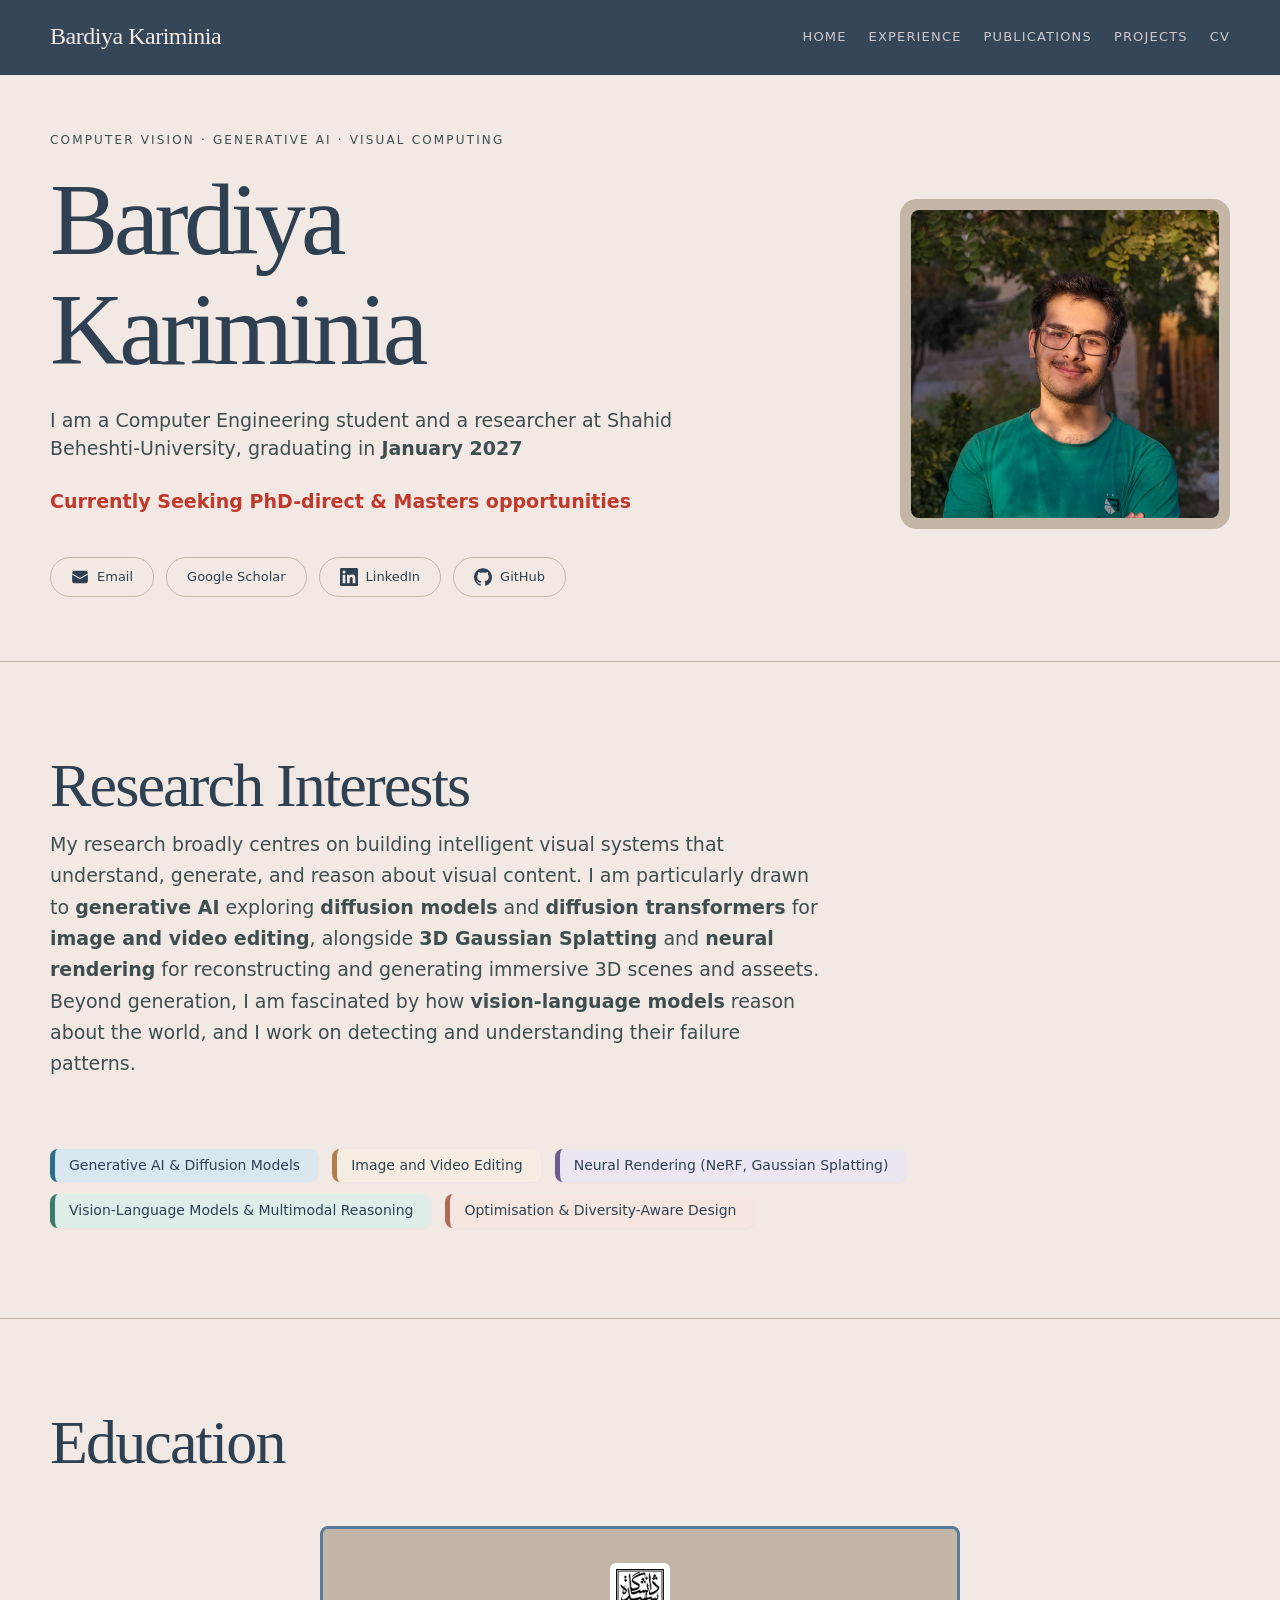
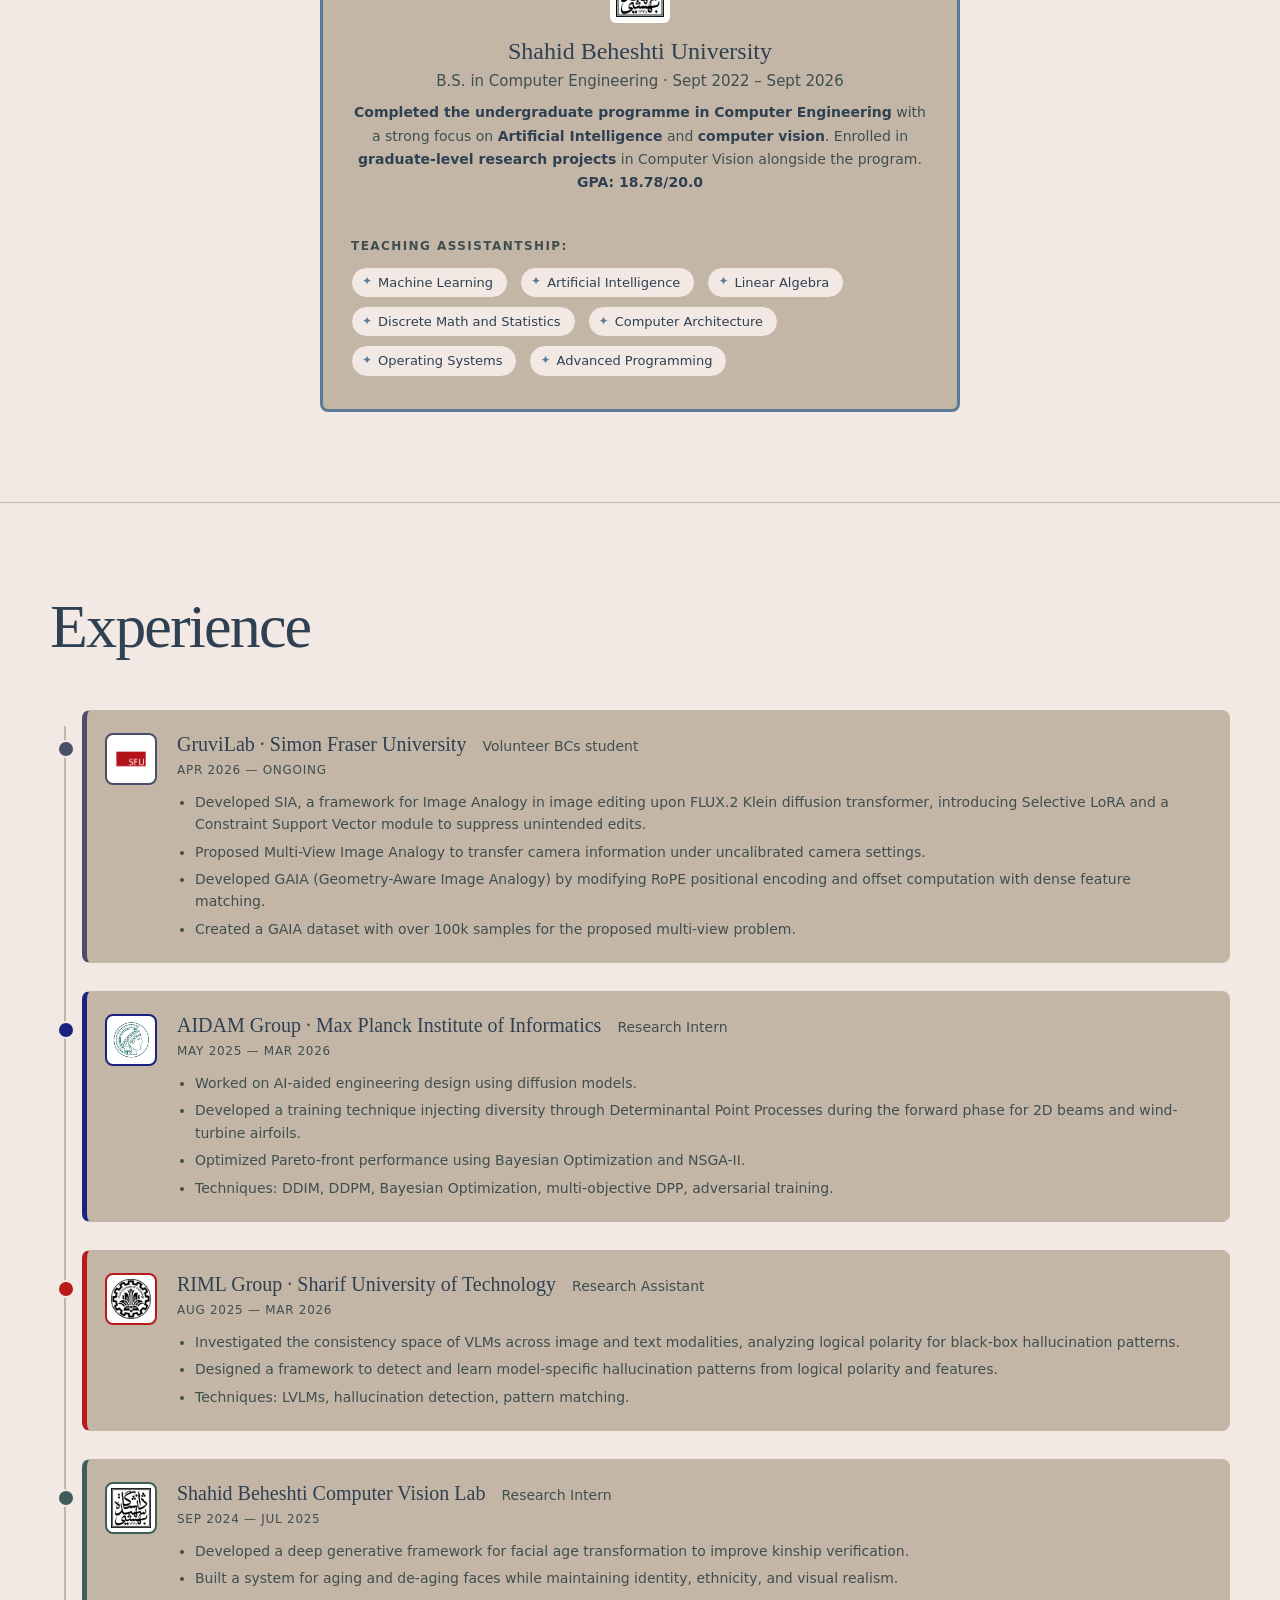
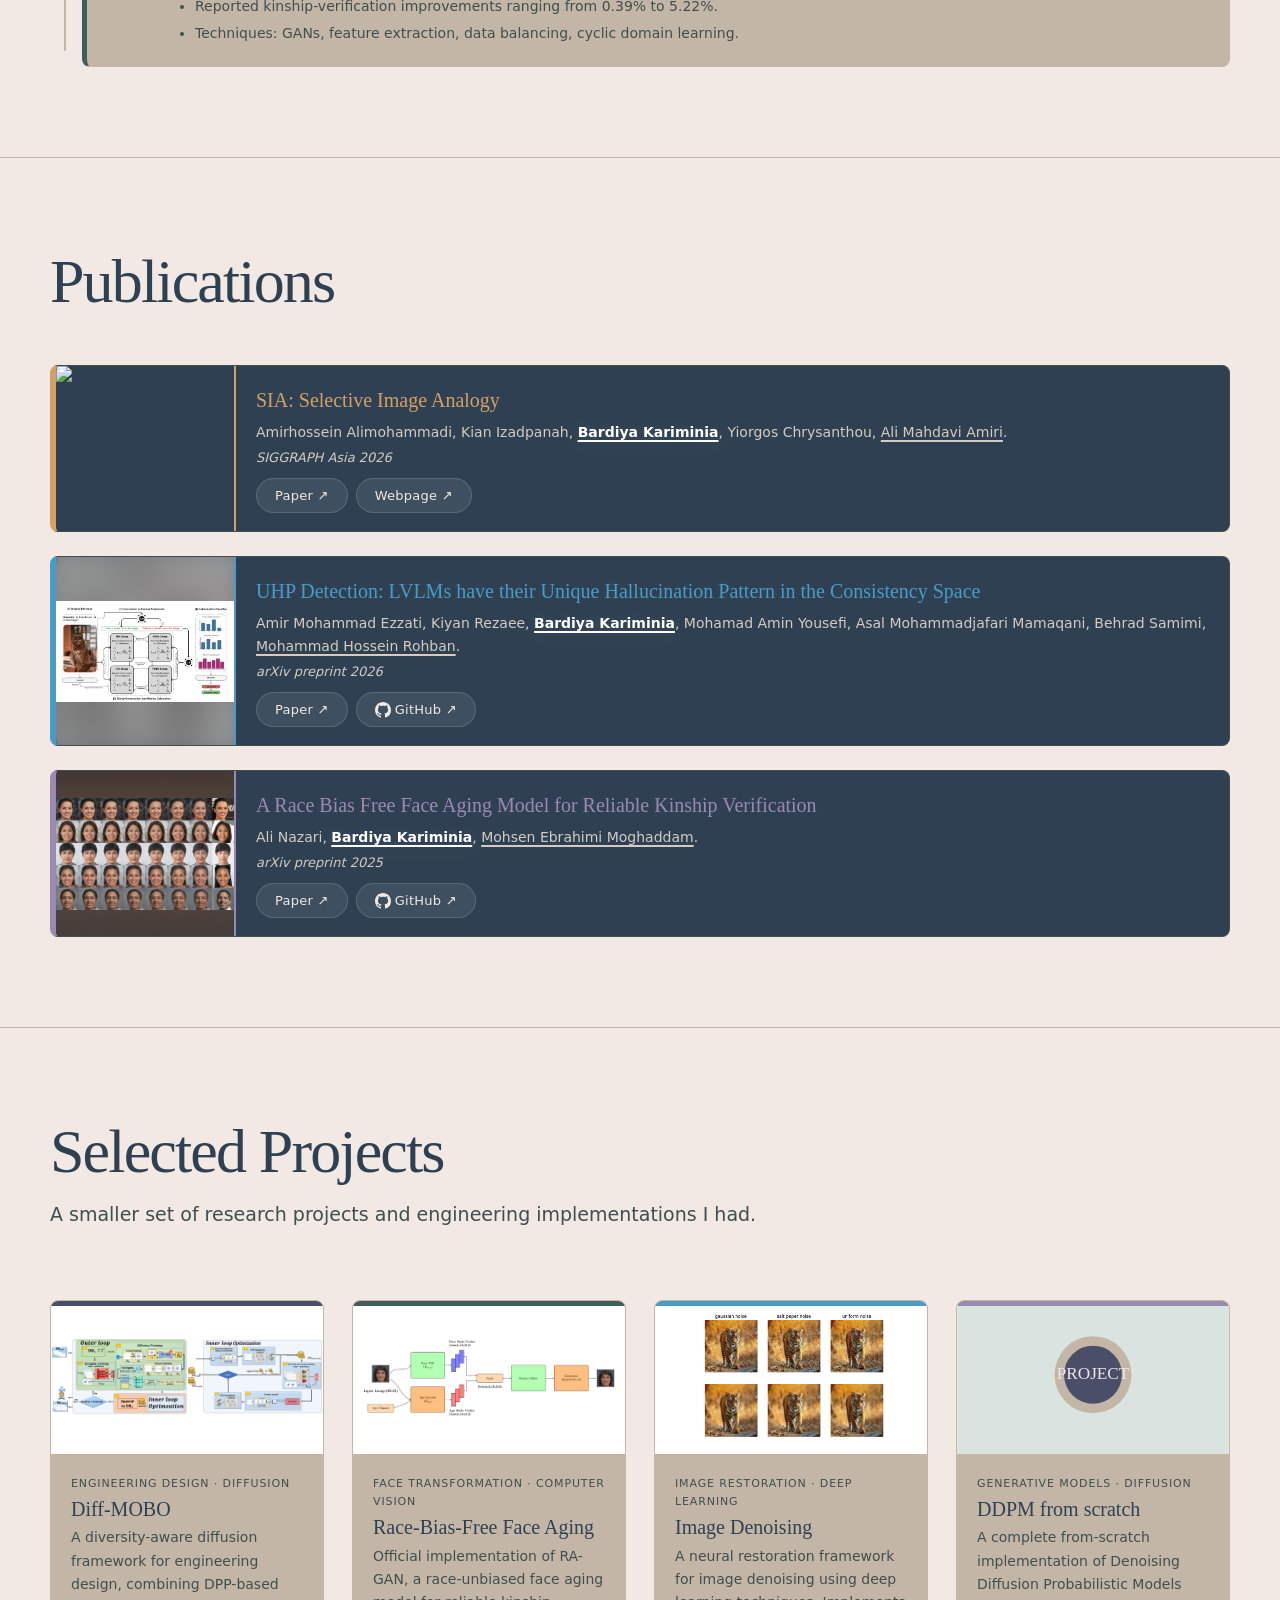
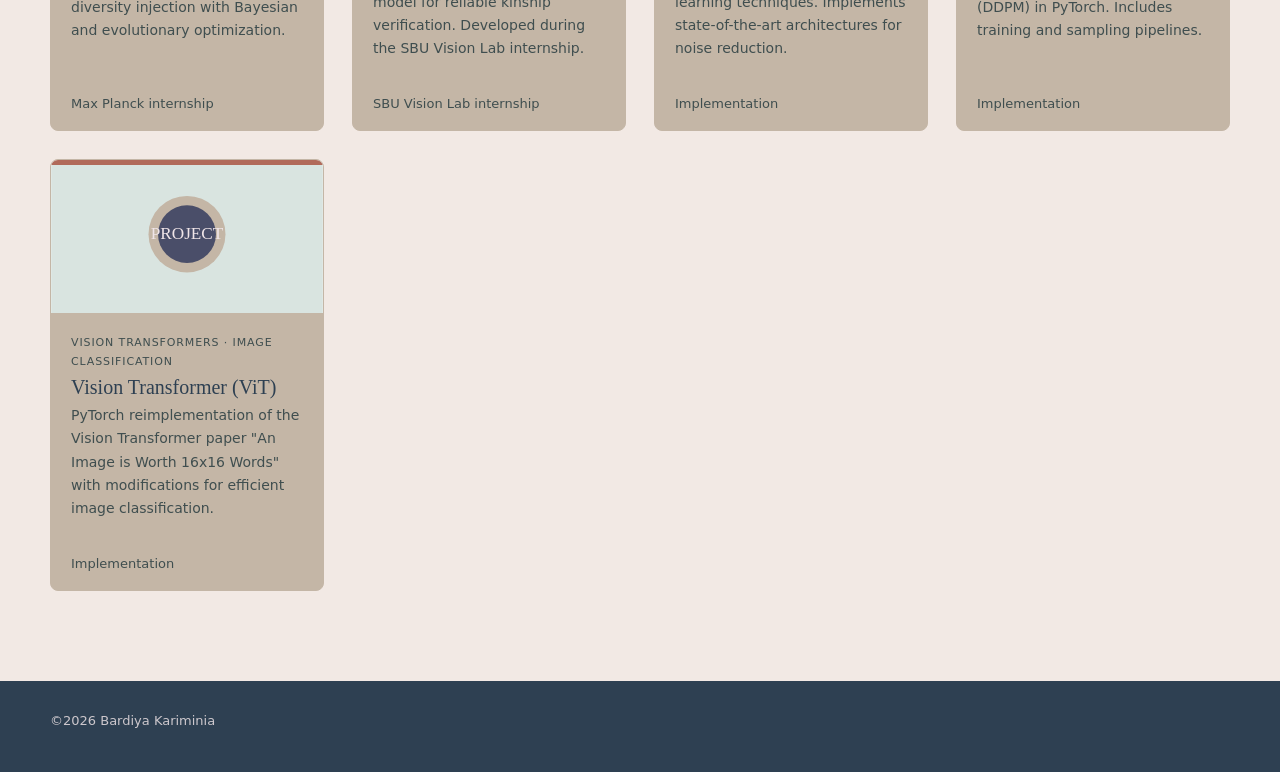
==== commit c53d7cf7: "modified code" ====
--- a/index.html
+++ b/index.html
@@ -30,7 +30,7 @@
       <div class="fade-in">
         <p class="kicker">Computer Vision · Generative AI · Visual Computing</p>
         <h1>Bardiya<br>Kariminia</h1>
-        <p class="hero-lead">I am a Computer Engineering student and a researcher at Shahid Beheshti-University, graduating in <strong>Fall 2026</strong></p>
+        <p class="hero-lead">I am a Computer Engineering student and a researcher at Shahid Beheshti-University, graduating in <strong>January 2027</strong></p>
         <p class="hero-lead"><strong class="phd-highlight">Currently Seeking PhD-direct & Masters opportunities</strong></p>
 
         <div class="hero-contact-row">
@@ -319,7 +319,7 @@
       <div class="project-grid">
 
         <!-- Diff-MOBO -->
-        <a href="#" target="_blank" rel="noopener" class="project-link">
+        <a href="https://github.com/bardiya2254kariminia/Diff-MOBO" target="_blank" rel="noopener" class="project-link">
           <article class="project" style="--card-accent: #4A4E69;">
             <div class="project-image"><img src="assets\projects\Diff-MoBo.jpg" alt="Diff-MOBO project preview"></div>
             <div class="project-body">
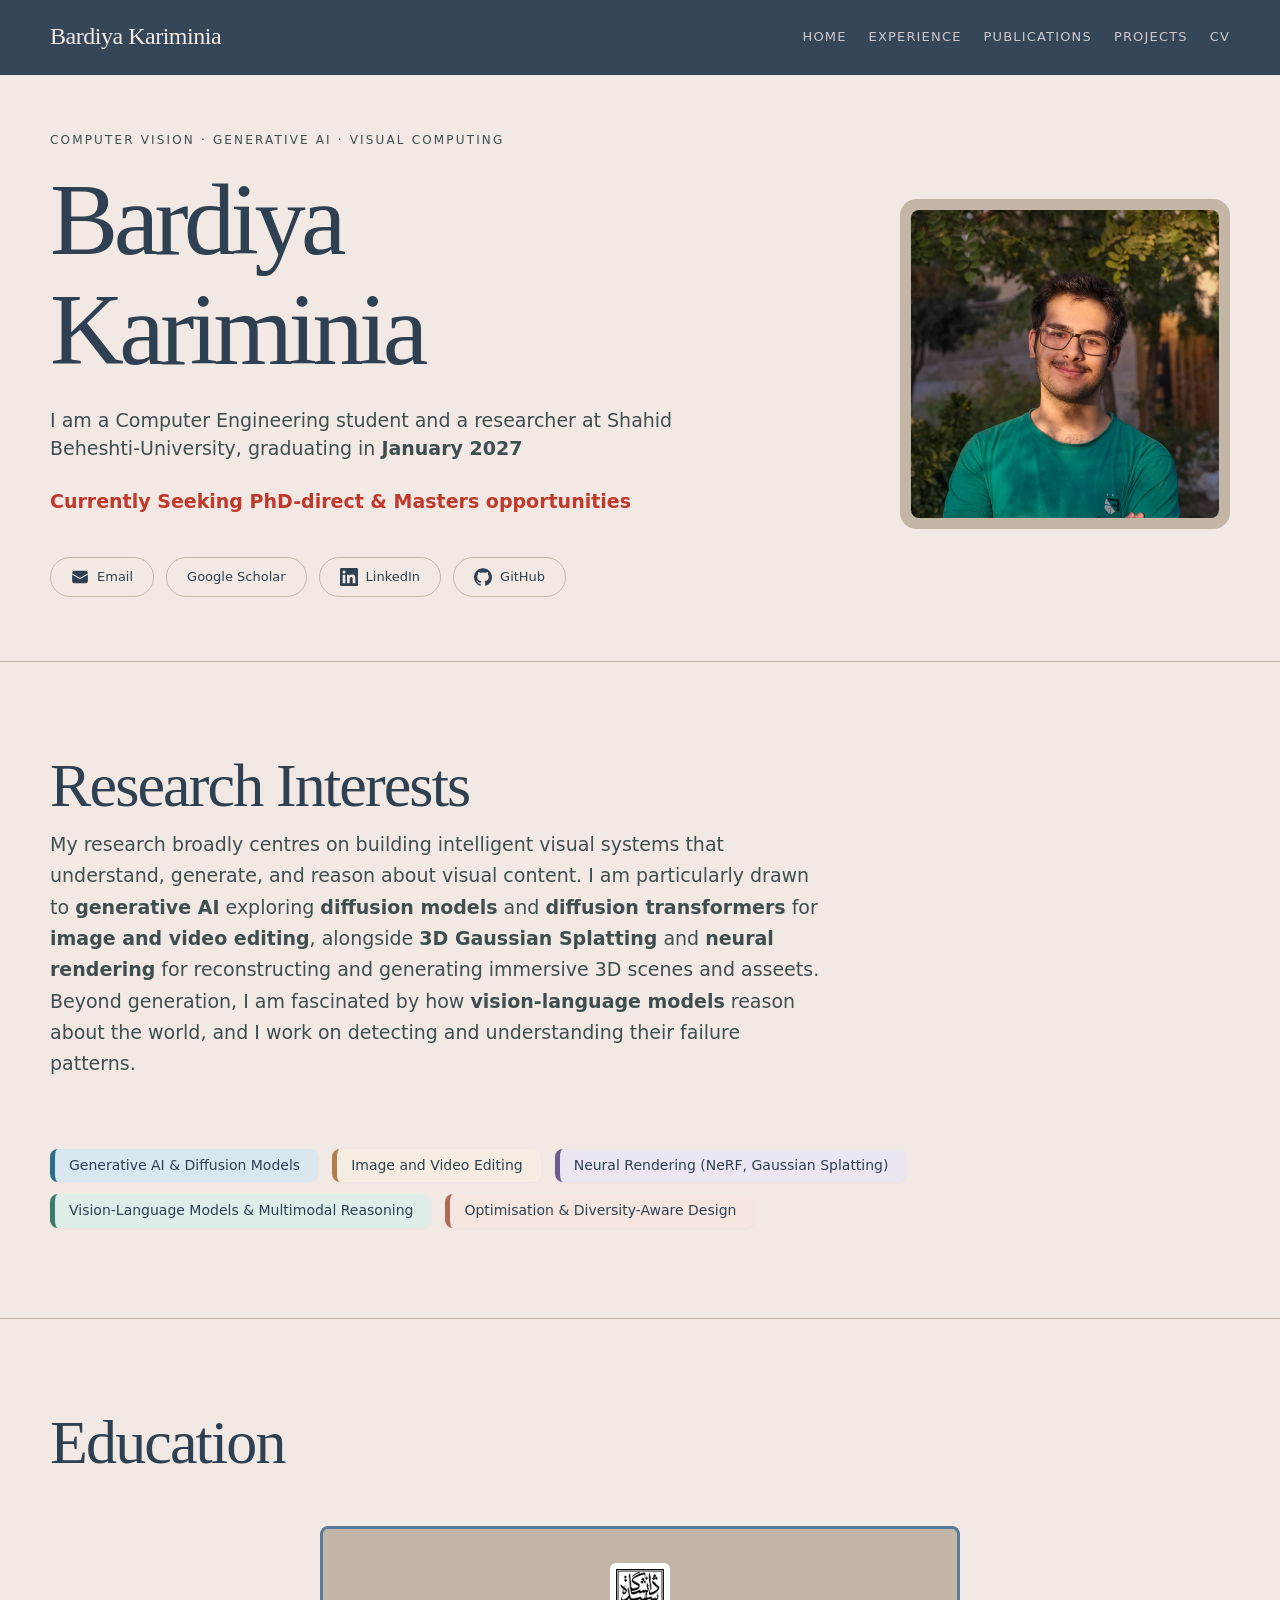
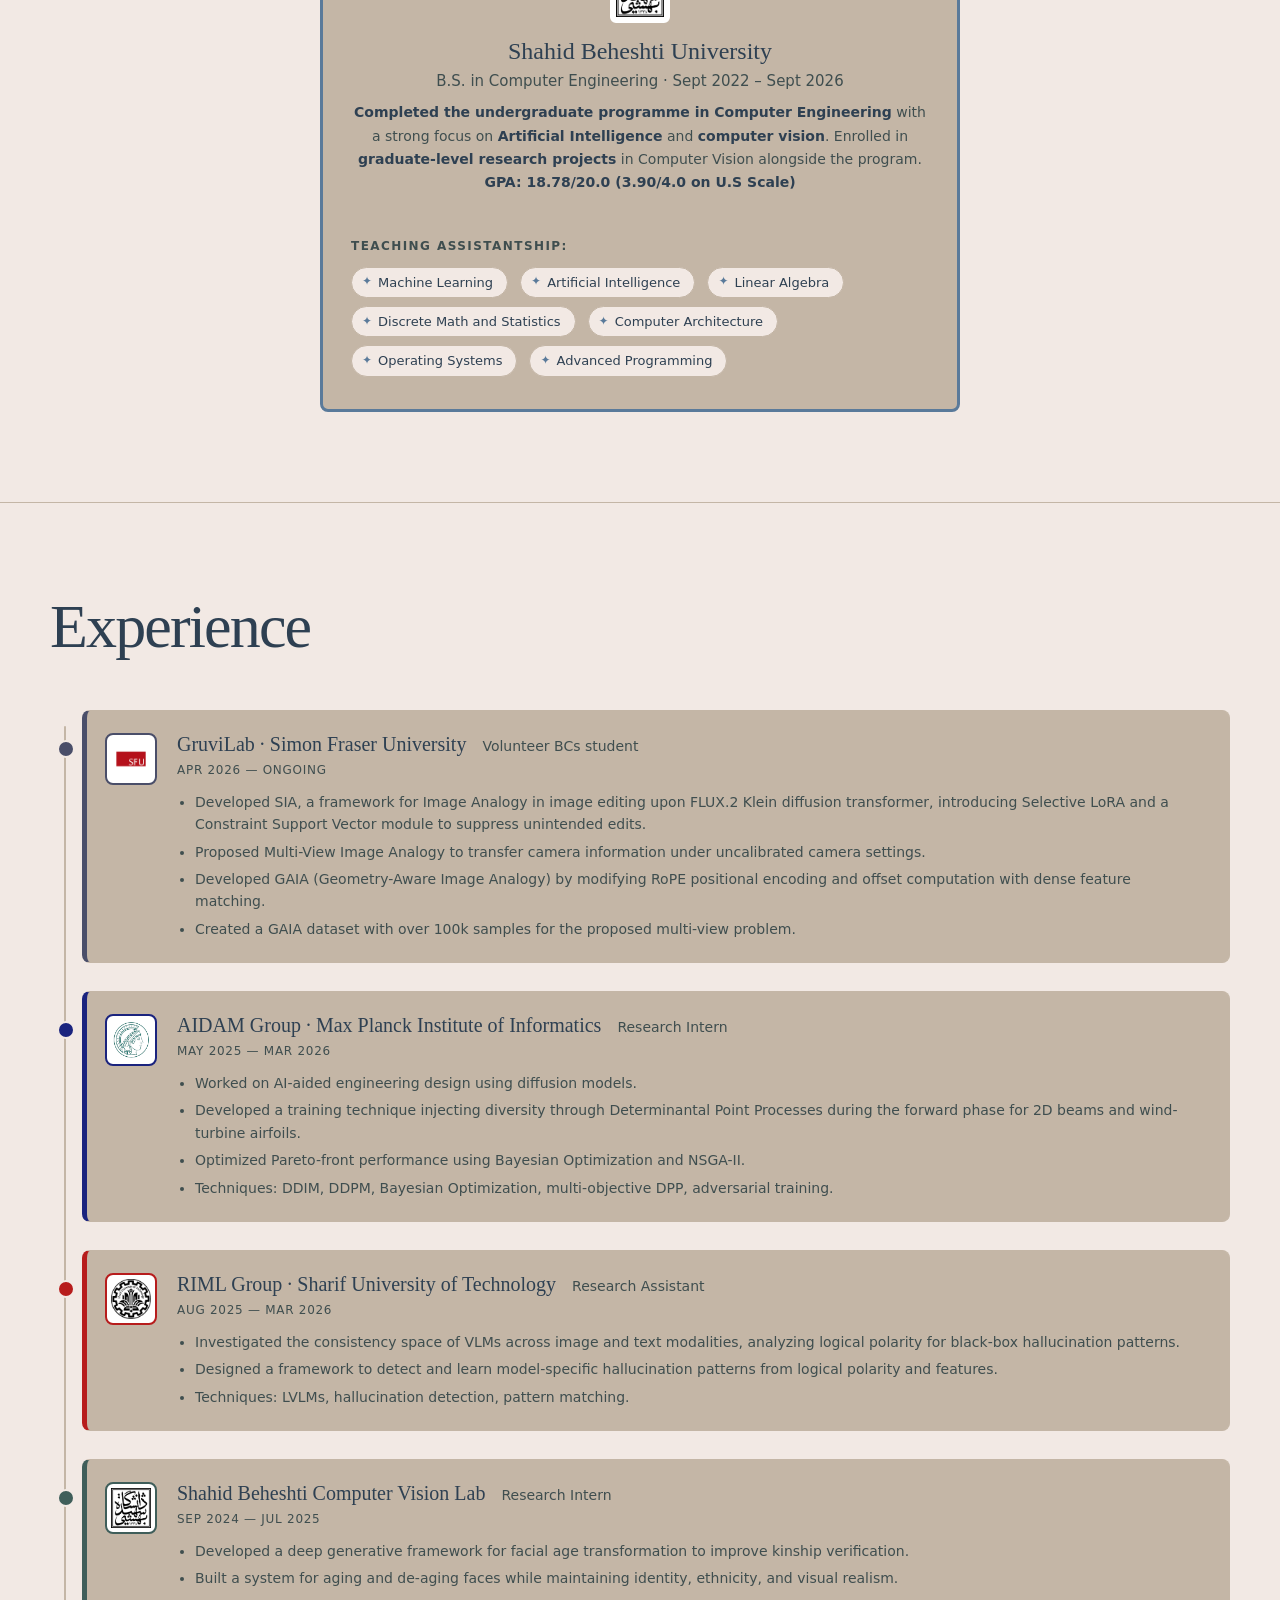
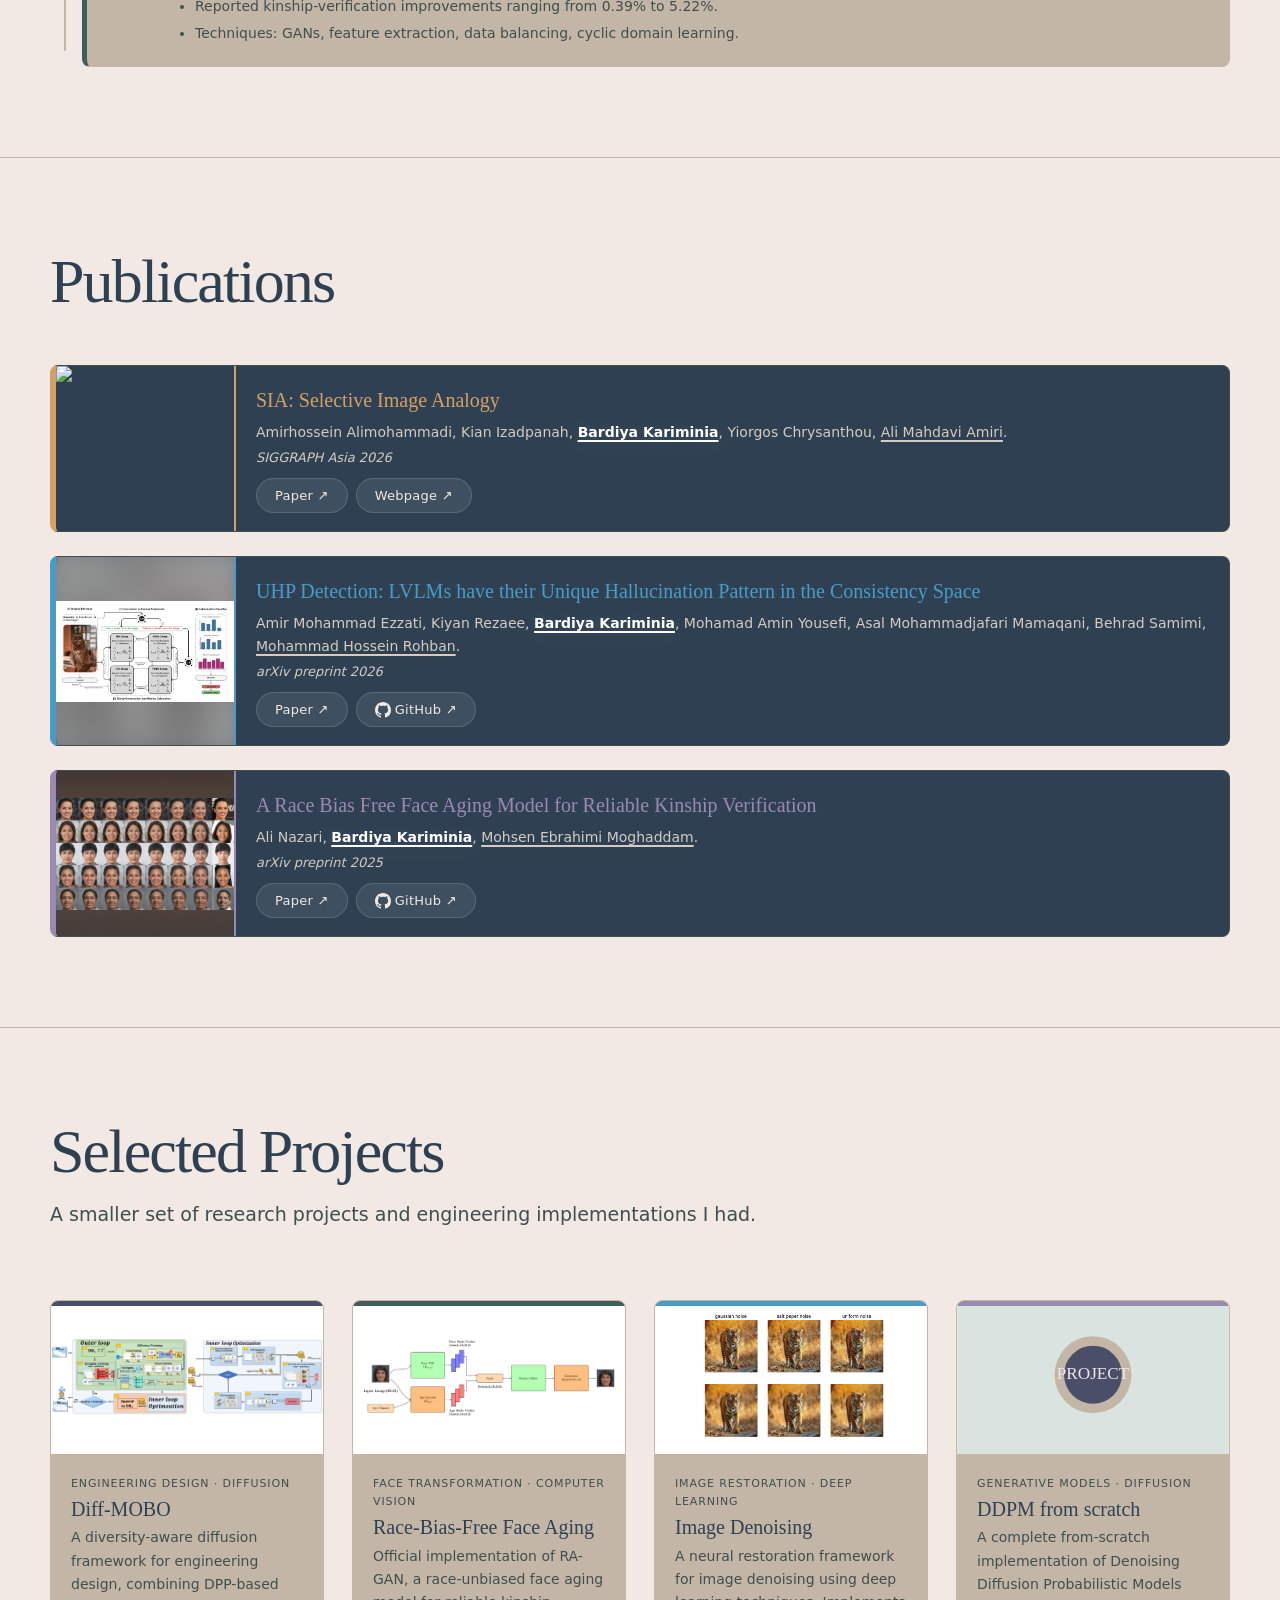
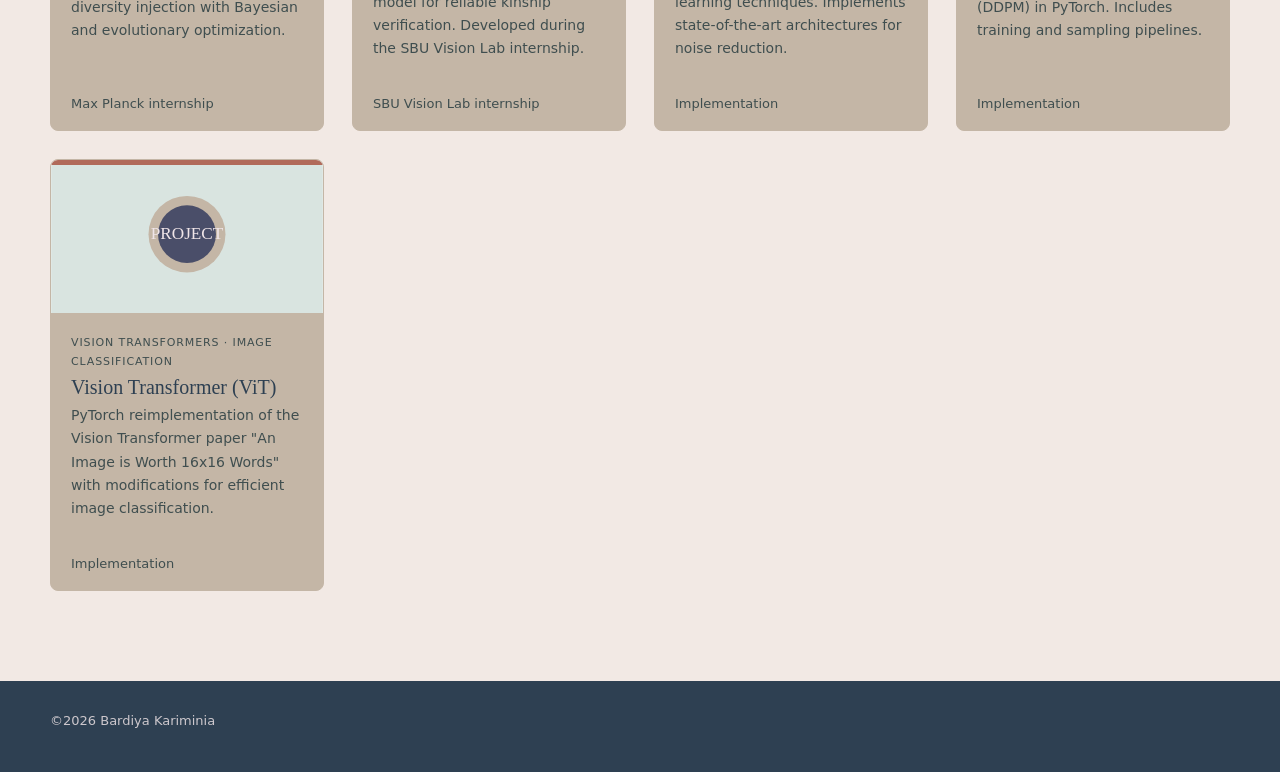
==== commit 27aaaa85: "moodified code" ====
--- a/index.html
+++ b/index.html
@@ -17,7 +17,7 @@
       <a href="#experience">Experience</a>
       <a href="#publications">Publications</a>
       <a href="#projects">Projects</a>
-      <a href="assets/Bardiya-Kariminia-CV.pdf" target="_blank">CV</a>
+      <a href="assets\docs\Bardiya_Applying_CV_Dr_Mahdavi_2026.pdf" target="_blank">CV</a>
     </nav>
   </div>
 </header>
@@ -97,7 +97,7 @@
           <h3>Shahid Beheshti University</h3>
           <div class="edu-meta">B.S. in Computer Engineering · Sept 2022 – Sept 2026</div>
           <div class="edu-desc">
-            <strong>Completed the undergraduate programme in Computer Engineering</strong> with a strong focus on <strong>Artificial Intelligence</strong> and <strong>computer vision</strong>. Enrolled in <strong>graduate-level research projects</strong> in Computer Vision alongside the program. <strong>GPA: 18.78/20.0</strong>
+            <strong>Completed the undergraduate programme in Computer Engineering</strong> with a strong focus on <strong>Artificial Intelligence</strong> and <strong>computer vision</strong>. Enrolled in <strong>graduate-level research projects</strong> in Computer Vision alongside the program.<br> <strong>GPA: 18.78/20.0 (3.90/4.0 on U.S Scale)</strong>
           </div>
           <div class="ta-section">
             <span class="ta-label">Teaching Assistantship:</span>
